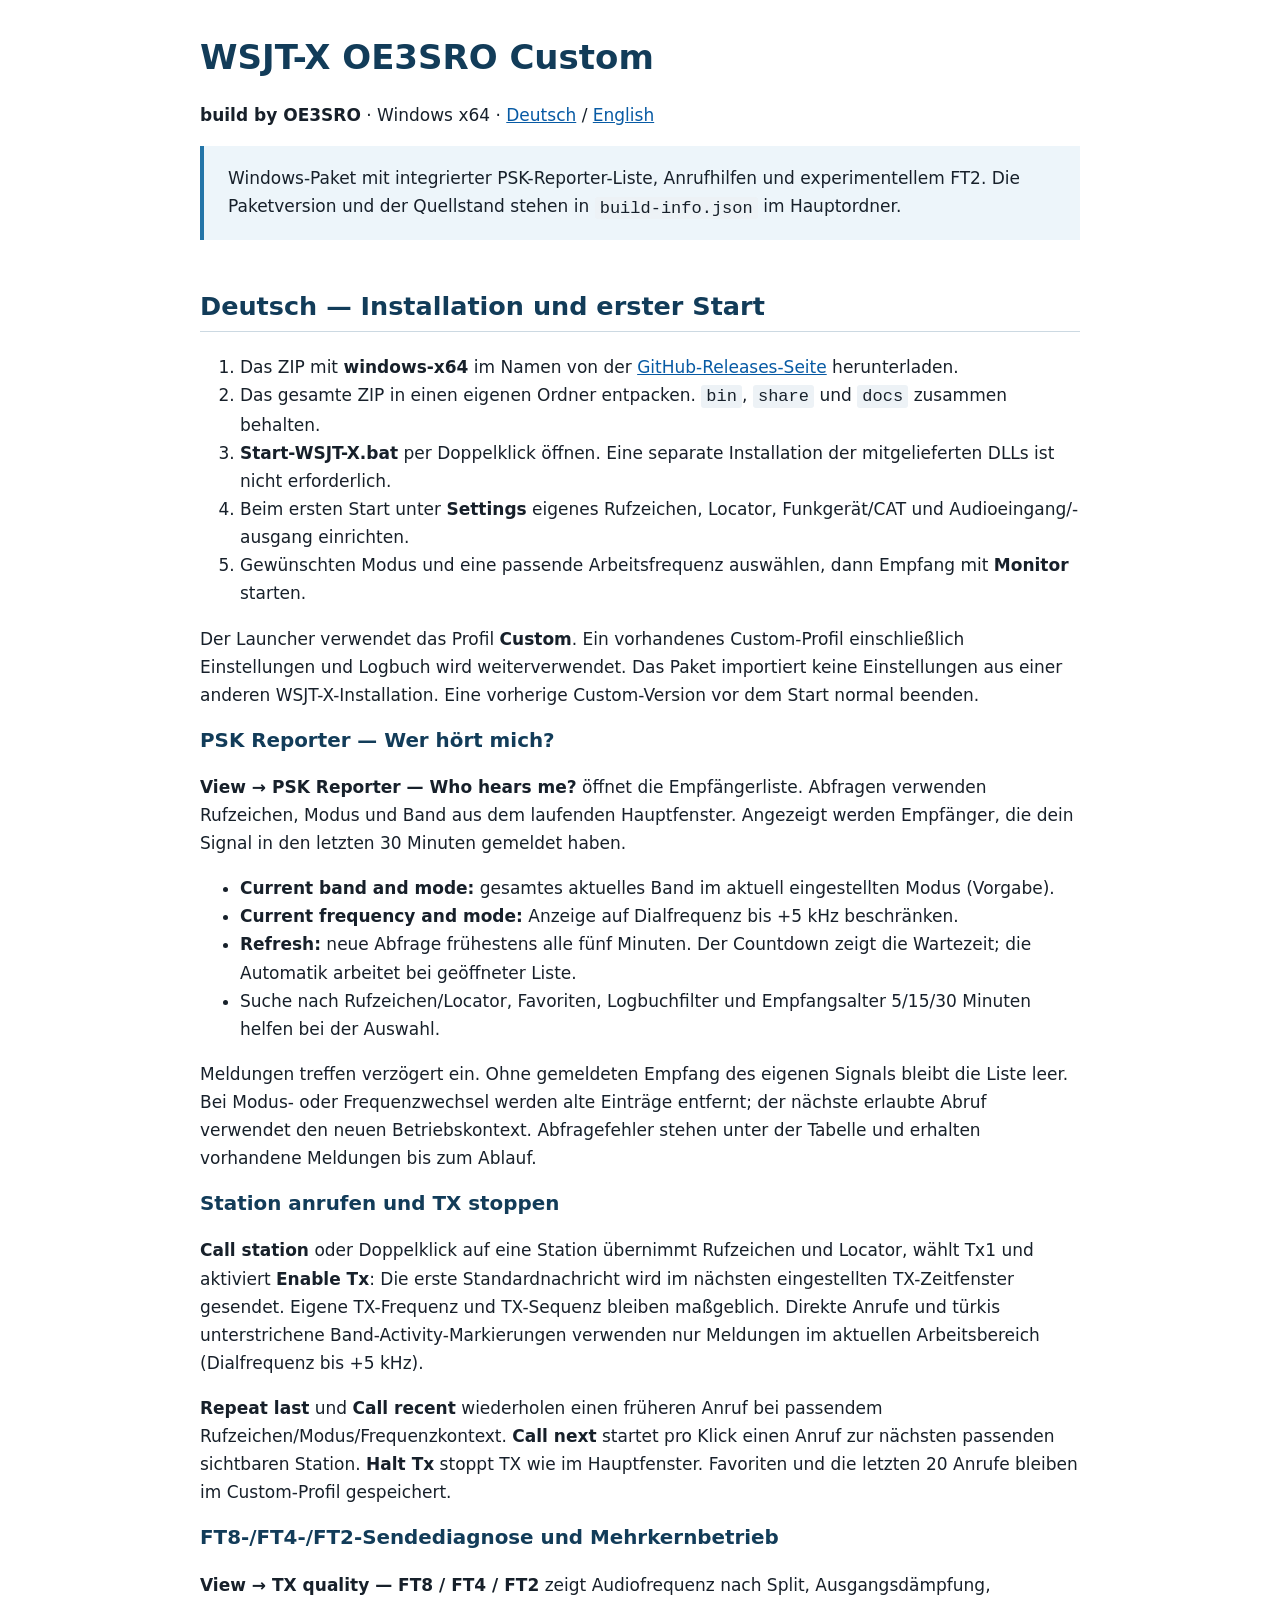
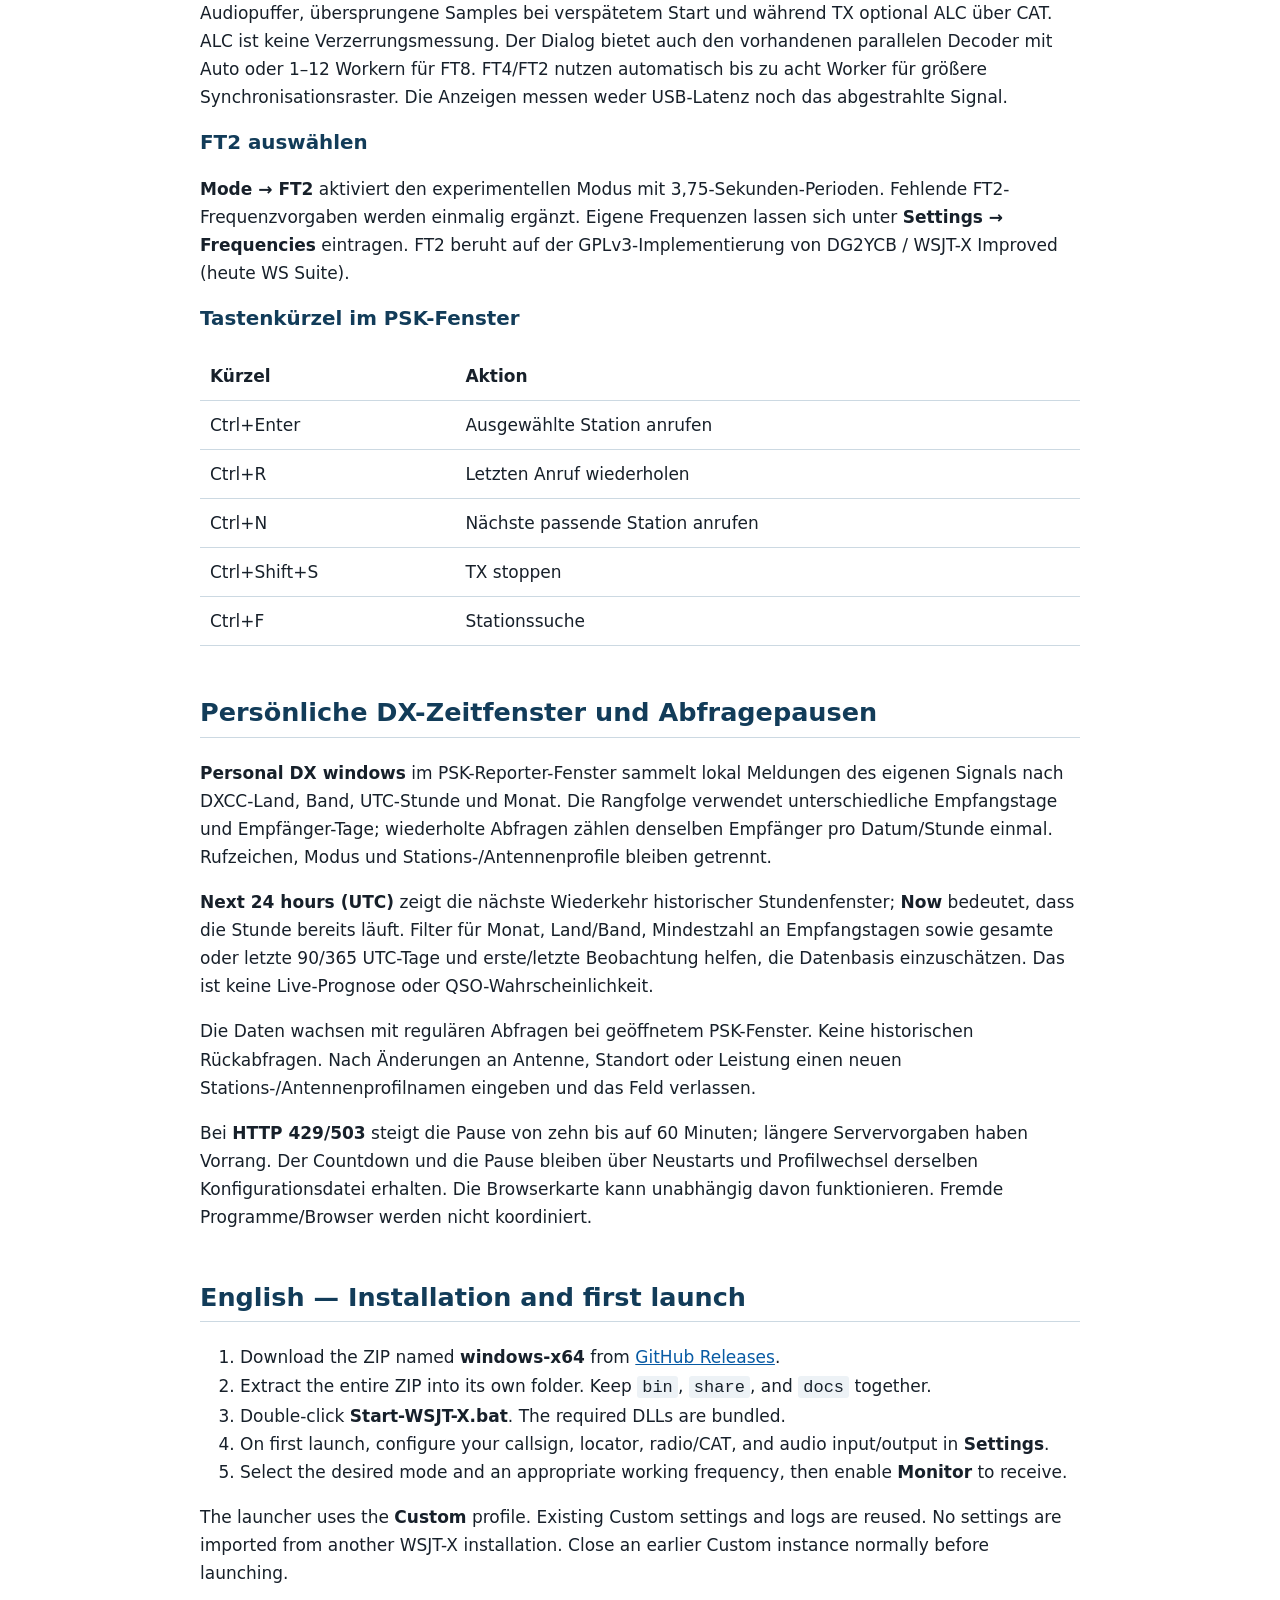
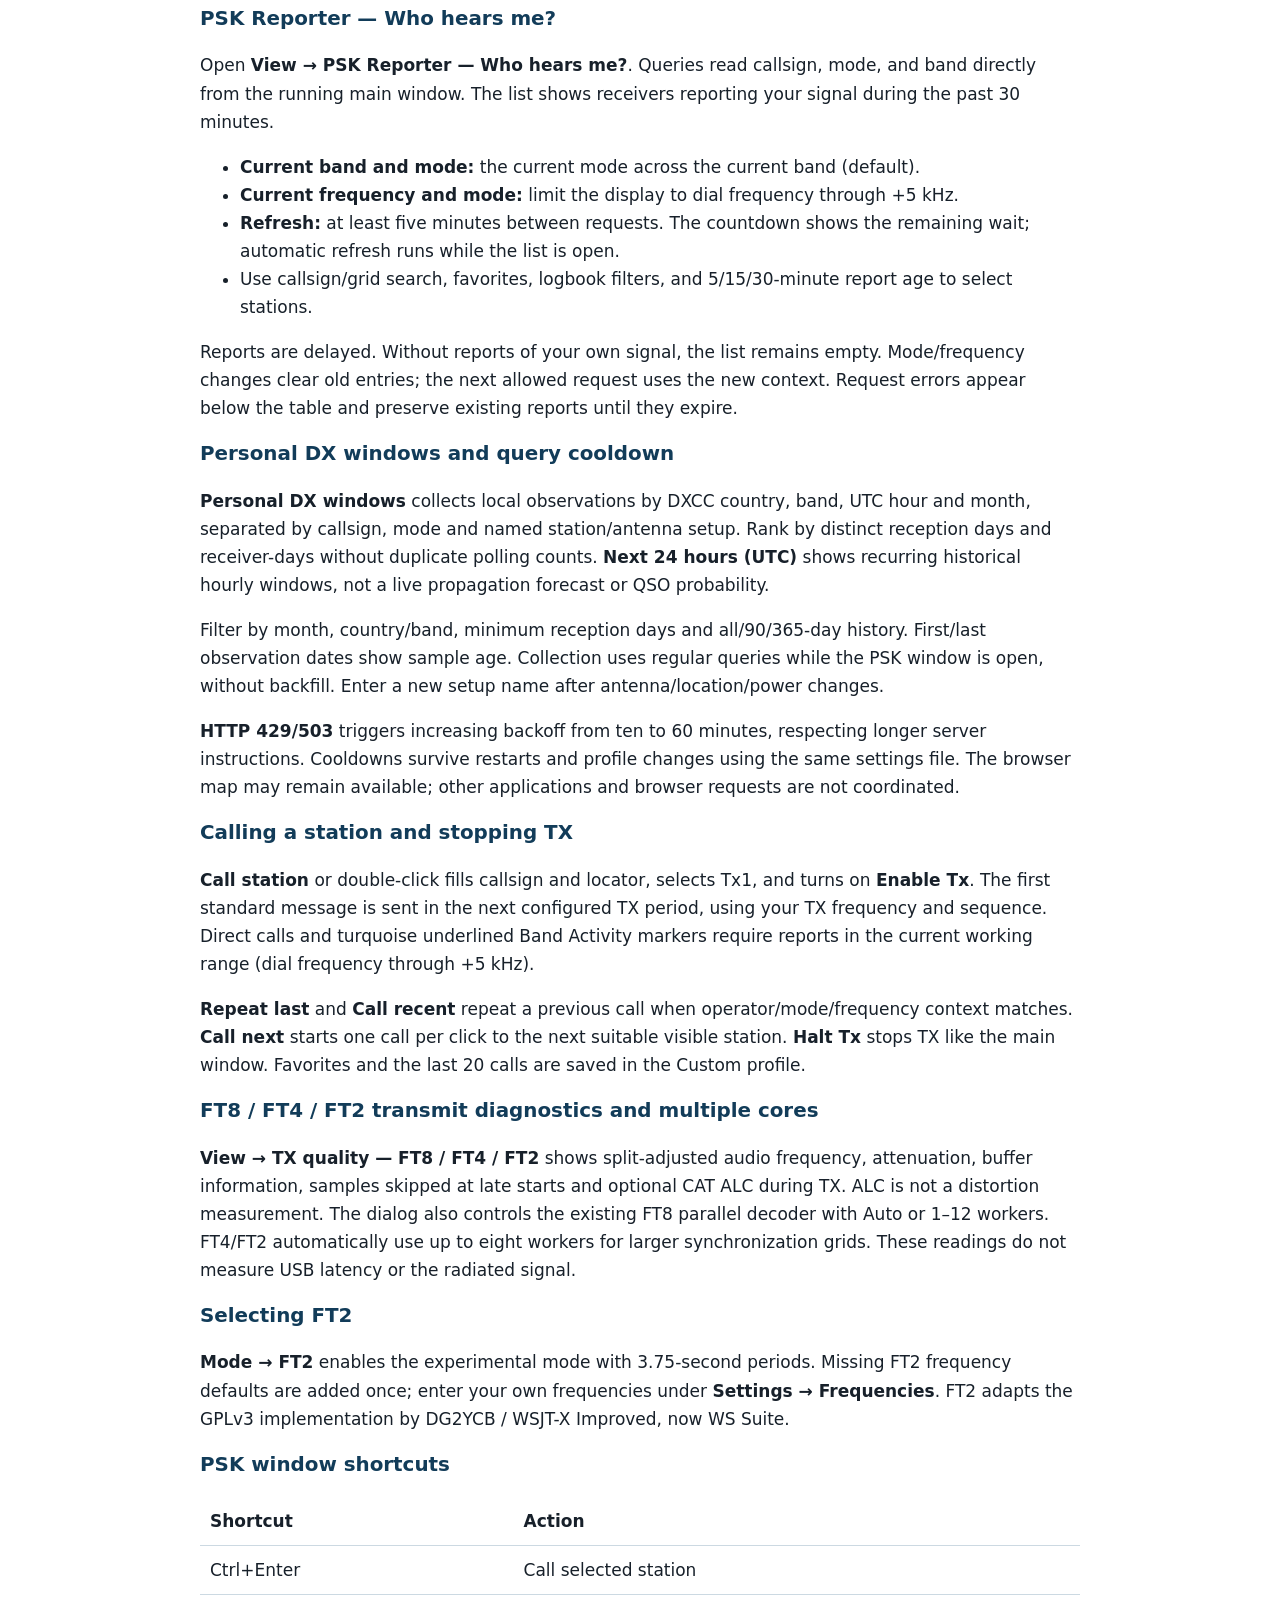
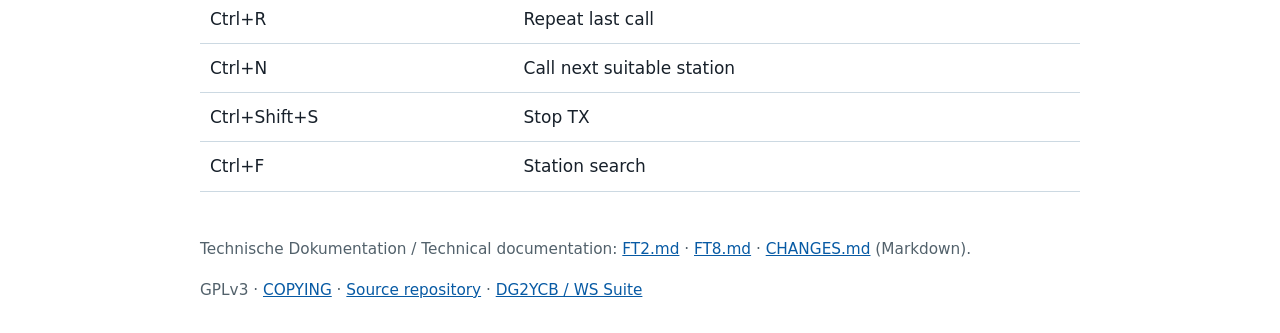
==== docs/WINDOWS-QUICKSTART.html @ 804a1d49 "Add personal DX windows and persistent PSK Reporter backoff; release 3.0.2-oe3sro.3" ====
<!doctype html>
<html lang="de">
<head>
  <meta charset="utf-8">
  <meta name="viewport" content="width=device-width, initial-scale=1">
  <title>WSJT-X OE3SRO Custom — Windows-Anleitung / Windows guide</title>
  <style>
    body { max-width: 880px; margin: 36px auto; padding: 0 24px; color: #17202a; background: #fff; font: 17px/1.65 system-ui, sans-serif; }
    h1,h2,h3 { line-height: 1.25; color: #123c59; } h2 { margin-top: 2em; border-bottom: 1px solid #ccd9e2; padding-bottom: .3em; }
    a { color: #075aa4; } code { background: #edf2f6; padding: .1em .3em; border-radius: 3px; }
    .intro { background: #edf5fa; padding: 18px 24px; border-left: 4px solid #2375a8; }
    table { width: 100%; border-collapse: collapse; } th,td { padding: 10px; text-align: left; border-bottom: 1px solid #ccd9e2; }
    footer { margin-top: 3em; font-size: .9em; color: #52616b; } @media print { body { font-size: 11pt; margin: 0; max-width: none; } a { color: inherit; } }
  </style>
</head>
<body>
  <h1>WSJT-X OE3SRO Custom</h1>
  <p><strong>build by OE3SRO</strong> · Windows x64 · <a href="#deutsch">Deutsch</a> / <a href="#english">English</a></p>
  <div class="intro">Windows-Paket mit integrierter PSK-Reporter-Liste, Anrufhilfen und experimentellem FT2.
    Die Paketversion und der Quellstand stehen in <code>build-info.json</code> im Hauptordner.</div>

  <section id="deutsch">
    <h2>Deutsch — Installation und erster Start</h2>
    <ol>
      <li>Das ZIP mit <strong>windows-x64</strong> im Namen von der <a href="https://github.com/rudolfstepan/wsjtx/releases">GitHub-Releases-Seite</a> herunterladen.</li>
      <li>Das gesamte ZIP in einen eigenen Ordner entpacken. <code>bin</code>, <code>share</code> und <code>docs</code> zusammen behalten.</li>
      <li><strong>Start-WSJT-X.bat</strong> per Doppelklick öffnen. Eine separate Installation der mitgelieferten DLLs ist nicht erforderlich.</li>
      <li>Beim ersten Start unter <strong>Settings</strong> eigenes Rufzeichen, Locator, Funkgerät/CAT und Audioeingang/-ausgang einrichten.</li>
      <li>Gewünschten Modus und eine passende Arbeitsfrequenz auswählen, dann Empfang mit <strong>Monitor</strong> starten.</li>
    </ol>
    <p>Der Launcher verwendet das Profil <strong>Custom</strong>. Ein vorhandenes Custom-Profil einschließlich Einstellungen und Logbuch wird weiterverwendet.
      Das Paket importiert keine Einstellungen aus einer anderen WSJT-X-Installation. Eine vorherige Custom-Version vor dem Start normal beenden.</p>

    <h3>PSK Reporter — Wer hört mich?</h3>
    <p><strong>View → PSK Reporter — Who hears me?</strong> öffnet die Empfängerliste. Abfragen verwenden Rufzeichen,
      Modus und Band aus dem laufenden Hauptfenster. Angezeigt werden Empfänger, die dein Signal in den letzten 30 Minuten gemeldet haben.</p>
    <ul>
      <li><strong>Current band and mode:</strong> gesamtes aktuelles Band im aktuell eingestellten Modus (Vorgabe).</li>
      <li><strong>Current frequency and mode:</strong> Anzeige auf Dialfrequenz bis +5 kHz beschränken.</li>
      <li><strong>Refresh:</strong> neue Abfrage frühestens alle fünf Minuten. Der Countdown zeigt die Wartezeit; die Automatik arbeitet bei geöffneter Liste.</li>
      <li>Suche nach Rufzeichen/Locator, Favoriten, Logbuchfilter und Empfangsalter 5/15/30 Minuten helfen bei der Auswahl.</li>
    </ul>
    <p>Meldungen treffen verzögert ein. Ohne gemeldeten Empfang des eigenen Signals bleibt die Liste leer.
      Bei Modus- oder Frequenzwechsel werden alte Einträge entfernt; der nächste erlaubte Abruf verwendet den neuen Betriebskontext.
      Abfragefehler stehen unter der Tabelle und erhalten vorhandene Meldungen bis zum Ablauf.</p>

    <h3>Station anrufen und TX stoppen</h3>
    <p><strong>Call station</strong> oder Doppelklick auf eine Station übernimmt Rufzeichen und Locator, wählt Tx1 und aktiviert
      <strong>Enable Tx</strong>: Die erste Standardnachricht wird im nächsten eingestellten TX-Zeitfenster gesendet.
      Eigene TX-Frequenz und TX-Sequenz bleiben maßgeblich. Direkte Anrufe und türkis unterstrichene Band-Activity-Markierungen
      verwenden nur Meldungen im aktuellen Arbeitsbereich (Dialfrequenz bis +5 kHz).</p>
    <p><strong>Repeat last</strong> und <strong>Call recent</strong> wiederholen einen früheren Anruf bei passendem Rufzeichen/Modus/Frequenzkontext.
      <strong>Call next</strong> startet pro Klick einen Anruf zur nächsten passenden sichtbaren Station.
      <strong>Halt Tx</strong> stoppt TX wie im Hauptfenster. Favoriten und die letzten 20 Anrufe bleiben im Custom-Profil gespeichert.</p>

    <h3>FT8-/FT4-/FT2-Sendediagnose und Mehrkernbetrieb</h3>
    <p><strong>View → TX quality — FT8 / FT4 / FT2</strong> zeigt Audiofrequenz nach Split,
      Ausgangsdämpfung, Audiopuffer, übersprungene Samples bei verspätetem Start
      und während TX optional ALC über CAT. ALC ist keine Verzerrungsmessung.
      Der Dialog bietet auch den vorhandenen parallelen Decoder mit Auto oder
      1–12 Workern für FT8. FT4/FT2 nutzen automatisch bis zu acht Worker für
      größere Synchronisationsraster. Die Anzeigen messen weder USB-Latenz noch das abgestrahlte Signal.</p>
    <h3>FT2 auswählen</h3>
    <p><strong>Mode → FT2</strong> aktiviert den experimentellen Modus mit 3,75-Sekunden-Perioden.
      Fehlende FT2-Frequenzvorgaben werden einmalig ergänzt. Eigene Frequenzen lassen sich unter <strong>Settings → Frequencies</strong> eintragen.
      FT2 beruht auf der GPLv3-Implementierung von DG2YCB / WSJT-X Improved (heute WS Suite).</p>

    <h3>Tastenkürzel im PSK-Fenster</h3>
    <table><tr><th>Kürzel</th><th>Aktion</th></tr>
      <tr><td>Ctrl+Enter</td><td>Ausgewählte Station anrufen</td></tr>
      <tr><td>Ctrl+R</td><td>Letzten Anruf wiederholen</td></tr>
      <tr><td>Ctrl+N</td><td>Nächste passende Station anrufen</td></tr>
      <tr><td>Ctrl+Shift+S</td><td>TX stoppen</td></tr>
      <tr><td>Ctrl+F</td><td>Stationssuche</td></tr>
    </table>
  </section>

  <section id="propagation">
    <h2>Persönliche DX-Zeitfenster und Abfragepausen</h2>
    <p><strong>Personal DX windows</strong> im PSK-Reporter-Fenster sammelt lokal Meldungen des eigenen Signals nach
      DXCC-Land, Band, UTC-Stunde und Monat. Die Rangfolge verwendet unterschiedliche Empfangstage und Empfänger-Tage;
      wiederholte Abfragen zählen denselben Empfänger pro Datum/Stunde einmal. Rufzeichen, Modus und Stations-/Antennenprofile bleiben getrennt.</p>
    <p><strong>Next 24 hours (UTC)</strong> zeigt die nächste Wiederkehr historischer Stundenfenster; <strong>Now</strong> bedeutet,
      dass die Stunde bereits läuft. Filter für Monat, Land/Band, Mindestzahl an Empfangstagen sowie gesamte oder letzte 90/365 UTC-Tage
      und erste/letzte Beobachtung helfen, die Datenbasis einzuschätzen. Das ist keine Live-Prognose oder QSO-Wahrscheinlichkeit.</p>
    <p>Die Daten wachsen mit regulären Abfragen bei geöffnetem PSK-Fenster. Keine historischen Rückabfragen.
      Nach Änderungen an Antenne, Standort oder Leistung einen neuen Stations-/Antennenprofilnamen eingeben und das Feld verlassen.</p>
    <p>Bei <strong>HTTP 429/503</strong> steigt die Pause von zehn bis auf 60 Minuten; längere Servervorgaben haben Vorrang.
      Der Countdown und die Pause bleiben über Neustarts und Profilwechsel derselben Konfigurationsdatei erhalten.
      Die Browserkarte kann unabhängig davon funktionieren. Fremde Programme/Browser werden nicht koordiniert.</p>
  </section>

  <section id="english" lang="en">
    <h2>English — Installation and first launch</h2>
    <ol>
      <li>Download the ZIP named <strong>windows-x64</strong> from <a href="https://github.com/rudolfstepan/wsjtx/releases">GitHub Releases</a>.</li>
      <li>Extract the entire ZIP into its own folder. Keep <code>bin</code>, <code>share</code>, and <code>docs</code> together.</li>
      <li>Double-click <strong>Start-WSJT-X.bat</strong>. The required DLLs are bundled.</li>
      <li>On first launch, configure your callsign, locator, radio/CAT, and audio input/output in <strong>Settings</strong>.</li>
      <li>Select the desired mode and an appropriate working frequency, then enable <strong>Monitor</strong> to receive.</li>
    </ol>
    <p>The launcher uses the <strong>Custom</strong> profile. Existing Custom settings and logs are reused.
      No settings are imported from another WSJT-X installation. Close an earlier Custom instance normally before launching.</p>

    <h3>PSK Reporter — Who hears me?</h3>
    <p>Open <strong>View → PSK Reporter — Who hears me?</strong>. Queries read callsign, mode, and band directly from the running main window.
      The list shows receivers reporting your signal during the past 30 minutes.</p>
    <ul>
      <li><strong>Current band and mode:</strong> the current mode across the current band (default).</li>
      <li><strong>Current frequency and mode:</strong> limit the display to dial frequency through +5 kHz.</li>
      <li><strong>Refresh:</strong> at least five minutes between requests. The countdown shows the remaining wait; automatic refresh runs while the list is open.</li>
      <li>Use callsign/grid search, favorites, logbook filters, and 5/15/30-minute report age to select stations.</li>
    </ul>
    <p>Reports are delayed. Without reports of your own signal, the list remains empty.
      Mode/frequency changes clear old entries; the next allowed request uses the new context.
      Request errors appear below the table and preserve existing reports until they expire.</p>

    <h3>Personal DX windows and query cooldown</h3>
    <p><strong>Personal DX windows</strong> collects local observations by DXCC country, band, UTC hour and month, separated by
      callsign, mode and named station/antenna setup. Rank by distinct reception days and receiver-days without duplicate polling counts.
      <strong>Next 24 hours (UTC)</strong> shows recurring historical hourly windows, not a live propagation forecast or QSO probability.</p>
    <p>Filter by month, country/band, minimum reception days and all/90/365-day history. First/last observation dates show sample age.
      Collection uses regular queries while the PSK window is open, without backfill. Enter a new setup name after antenna/location/power changes.</p>
    <p><strong>HTTP 429/503</strong> triggers increasing backoff from ten to 60 minutes, respecting longer server instructions.
      Cooldowns survive restarts and profile changes using the same settings file. The browser map may remain available;
      other applications and browser requests are not coordinated.</p>

    <h3>Calling a station and stopping TX</h3>
    <p><strong>Call station</strong> or double-click fills callsign and locator, selects Tx1, and turns on <strong>Enable Tx</strong>.
      The first standard message is sent in the next configured TX period, using your TX frequency and sequence.
      Direct calls and turquoise underlined Band Activity markers require reports in the current working range (dial frequency through +5 kHz).</p>
    <p><strong>Repeat last</strong> and <strong>Call recent</strong> repeat a previous call when operator/mode/frequency context matches.
      <strong>Call next</strong> starts one call per click to the next suitable visible station.
      <strong>Halt Tx</strong> stops TX like the main window. Favorites and the last 20 calls are saved in the Custom profile.</p>

    <h3>FT8 / FT4 / FT2 transmit diagnostics and multiple cores</h3>
    <p><strong>View → TX quality — FT8 / FT4 / FT2</strong> shows split-adjusted audio frequency,
      attenuation, buffer information, samples skipped at late starts and optional
      CAT ALC during TX. ALC is not a distortion measurement. The dialog also
      controls the existing FT8 parallel decoder with Auto or 1–12 workers.
      FT4/FT2 automatically use up to eight workers for larger synchronization grids.
      These readings do not measure USB latency or the radiated signal.</p>
    <h3>Selecting FT2</h3>
    <p><strong>Mode → FT2</strong> enables the experimental mode with 3.75-second periods.
      Missing FT2 frequency defaults are added once; enter your own frequencies under <strong>Settings → Frequencies</strong>.
      FT2 adapts the GPLv3 implementation by DG2YCB / WSJT-X Improved, now WS Suite.</p>

    <h3>PSK window shortcuts</h3>
    <table><tr><th>Shortcut</th><th>Action</th></tr>
      <tr><td>Ctrl+Enter</td><td>Call selected station</td></tr><tr><td>Ctrl+R</td><td>Repeat last call</td></tr>
      <tr><td>Ctrl+N</td><td>Call next suitable station</td></tr><tr><td>Ctrl+Shift+S</td><td>Stop TX</td></tr><tr><td>Ctrl+F</td><td>Station search</td></tr>
    </table>
  </section>

  <footer>
    <p>Technische Dokumentation / Technical documentation: <a href="FT2.md">FT2.md</a> · <a href="FT8.md">FT8.md</a> · <a href="CHANGES.md">CHANGES.md</a> (Markdown).</p>
    <p>GPLv3 · <a href="../COPYING">COPYING</a> · <a href="https://github.com/rudolfstepan/wsjtx">Source repository</a> ·
      <a href="https://wsjt-x-improved.sourceforge.io/">DG2YCB / WS Suite</a></p>
  </footer>
</body>
</html>
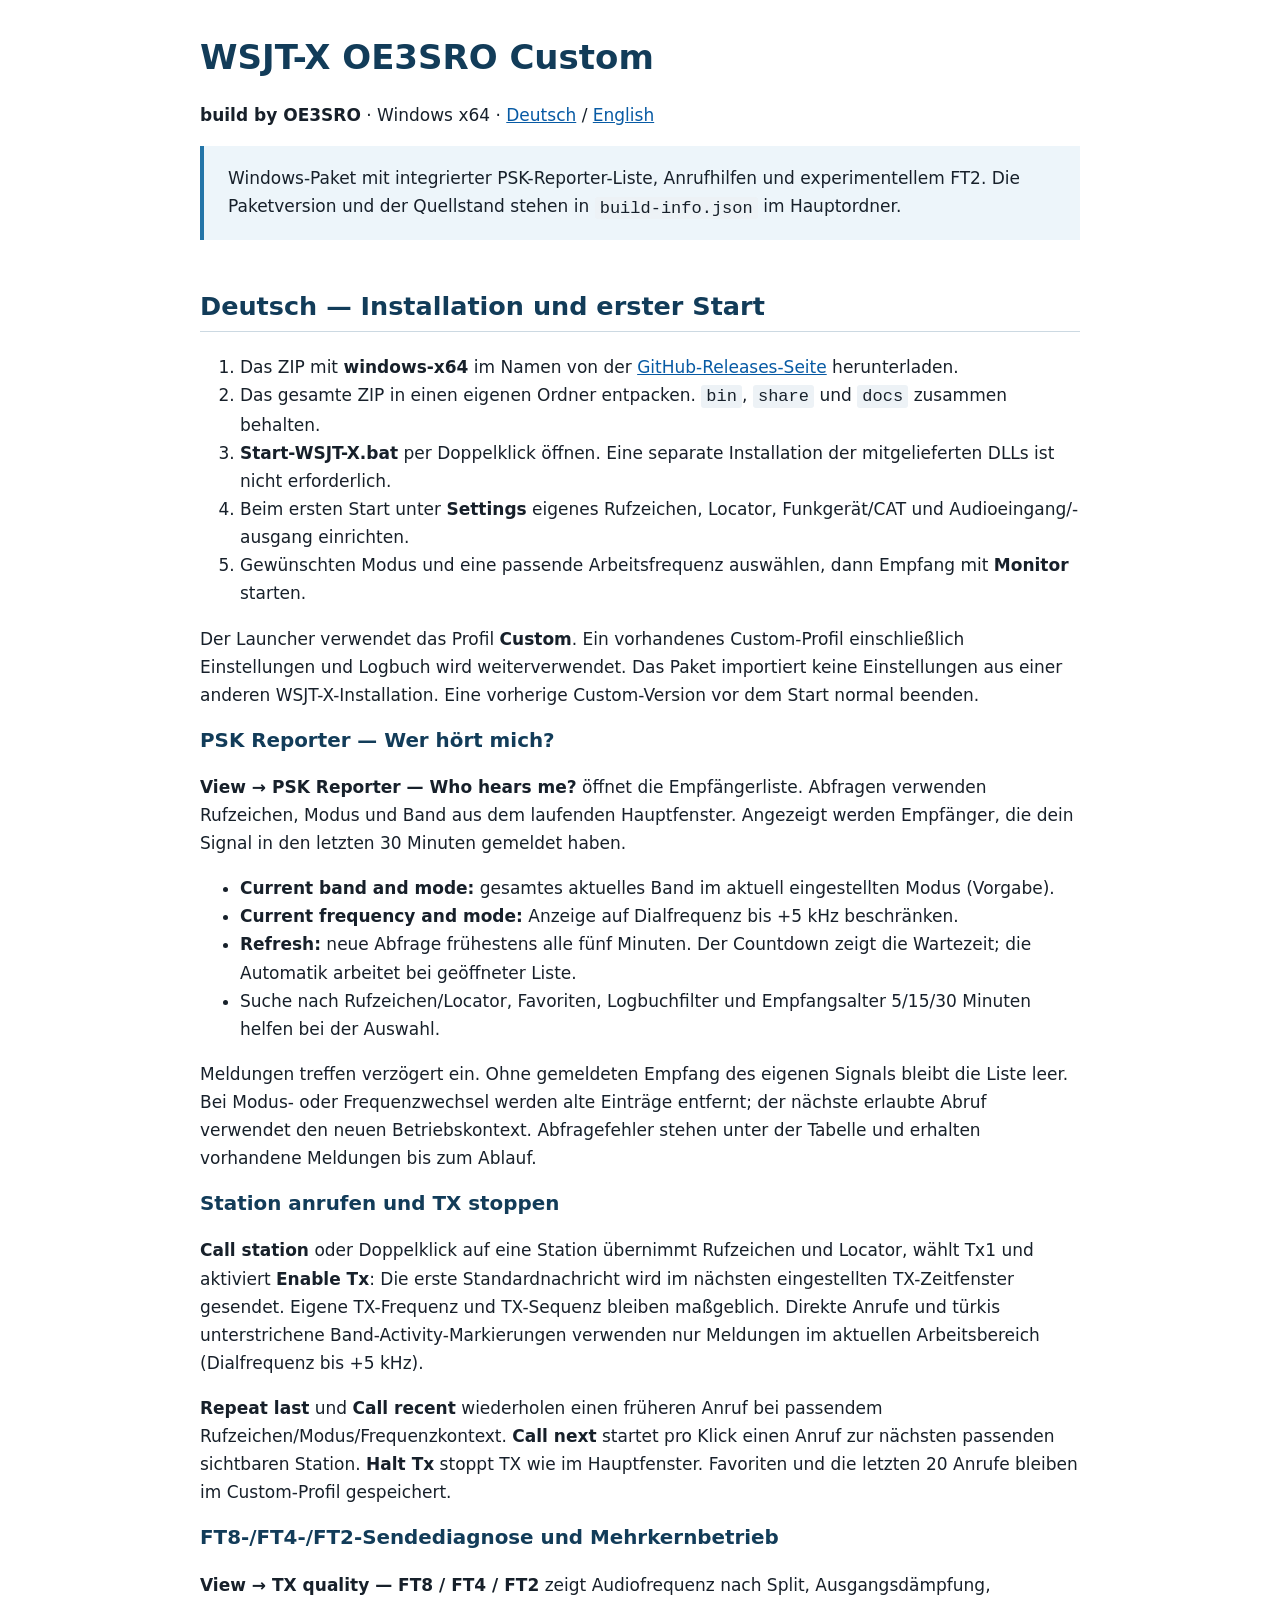
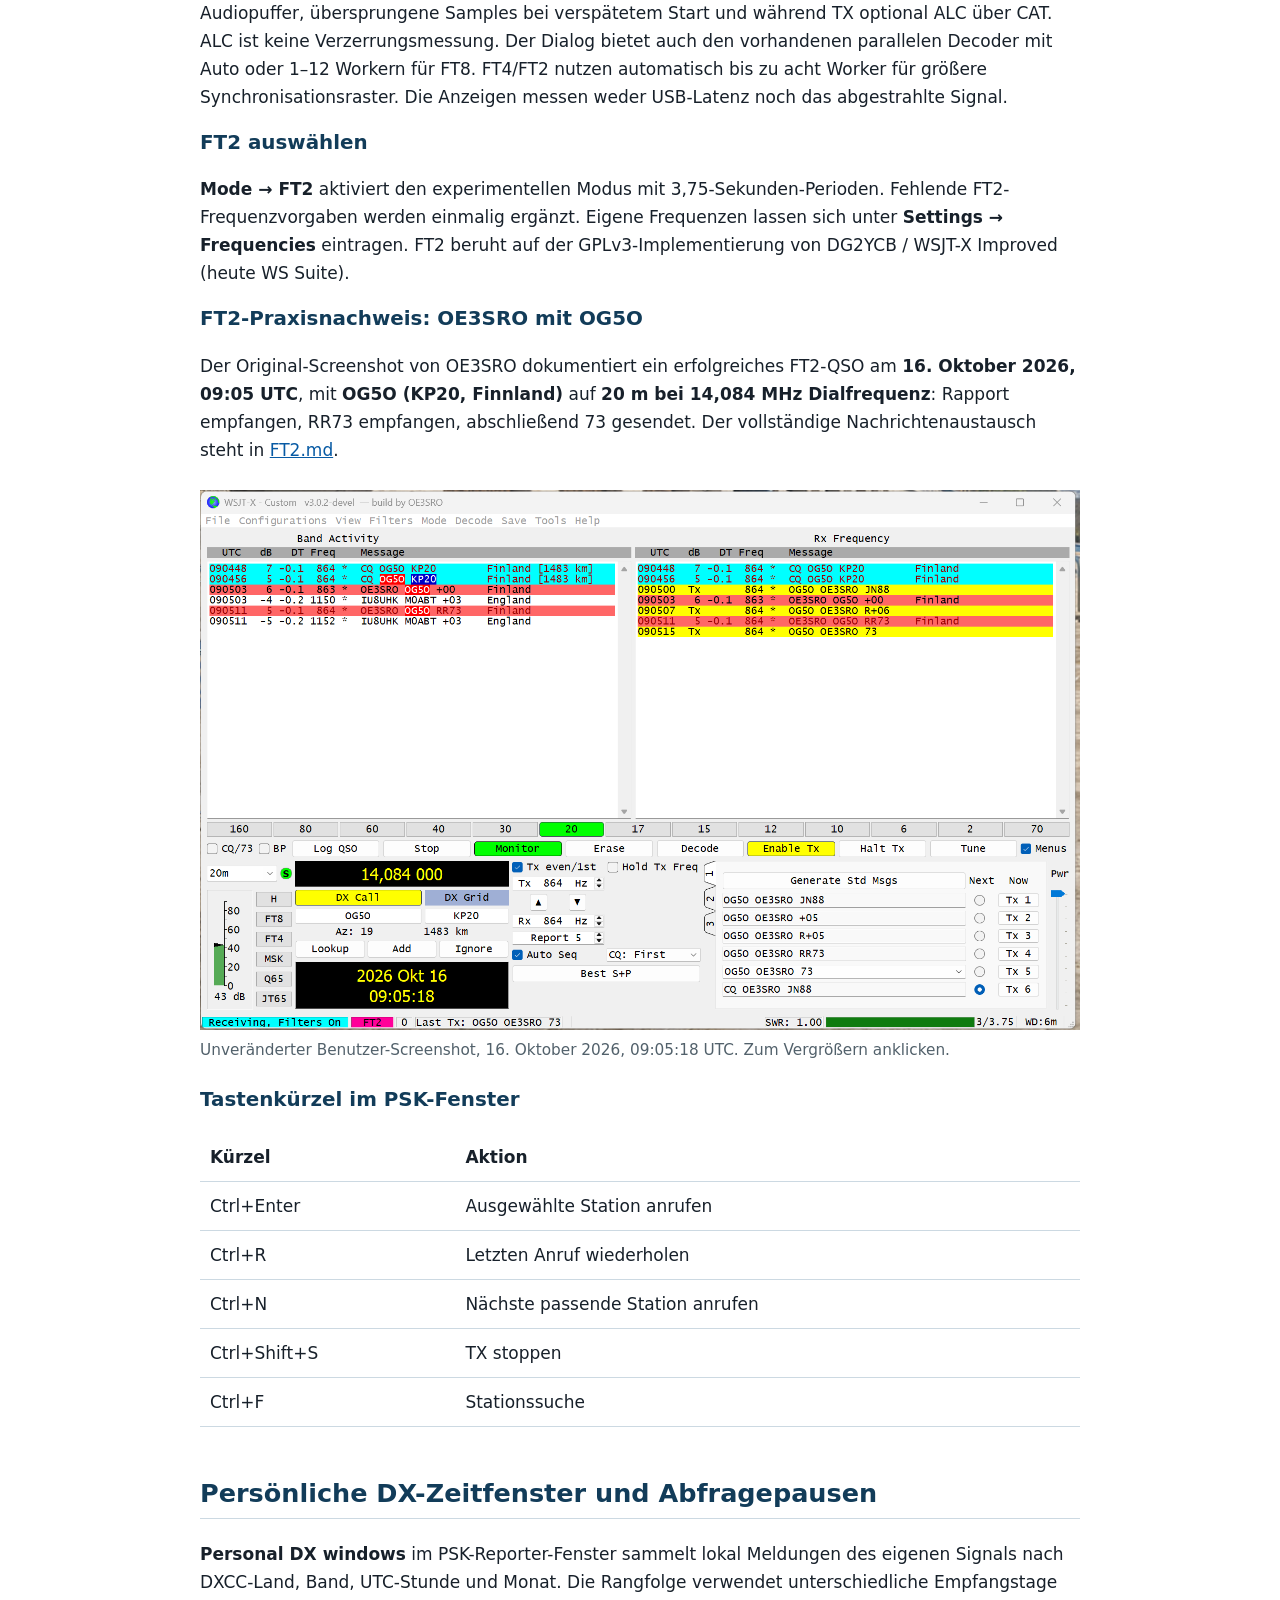
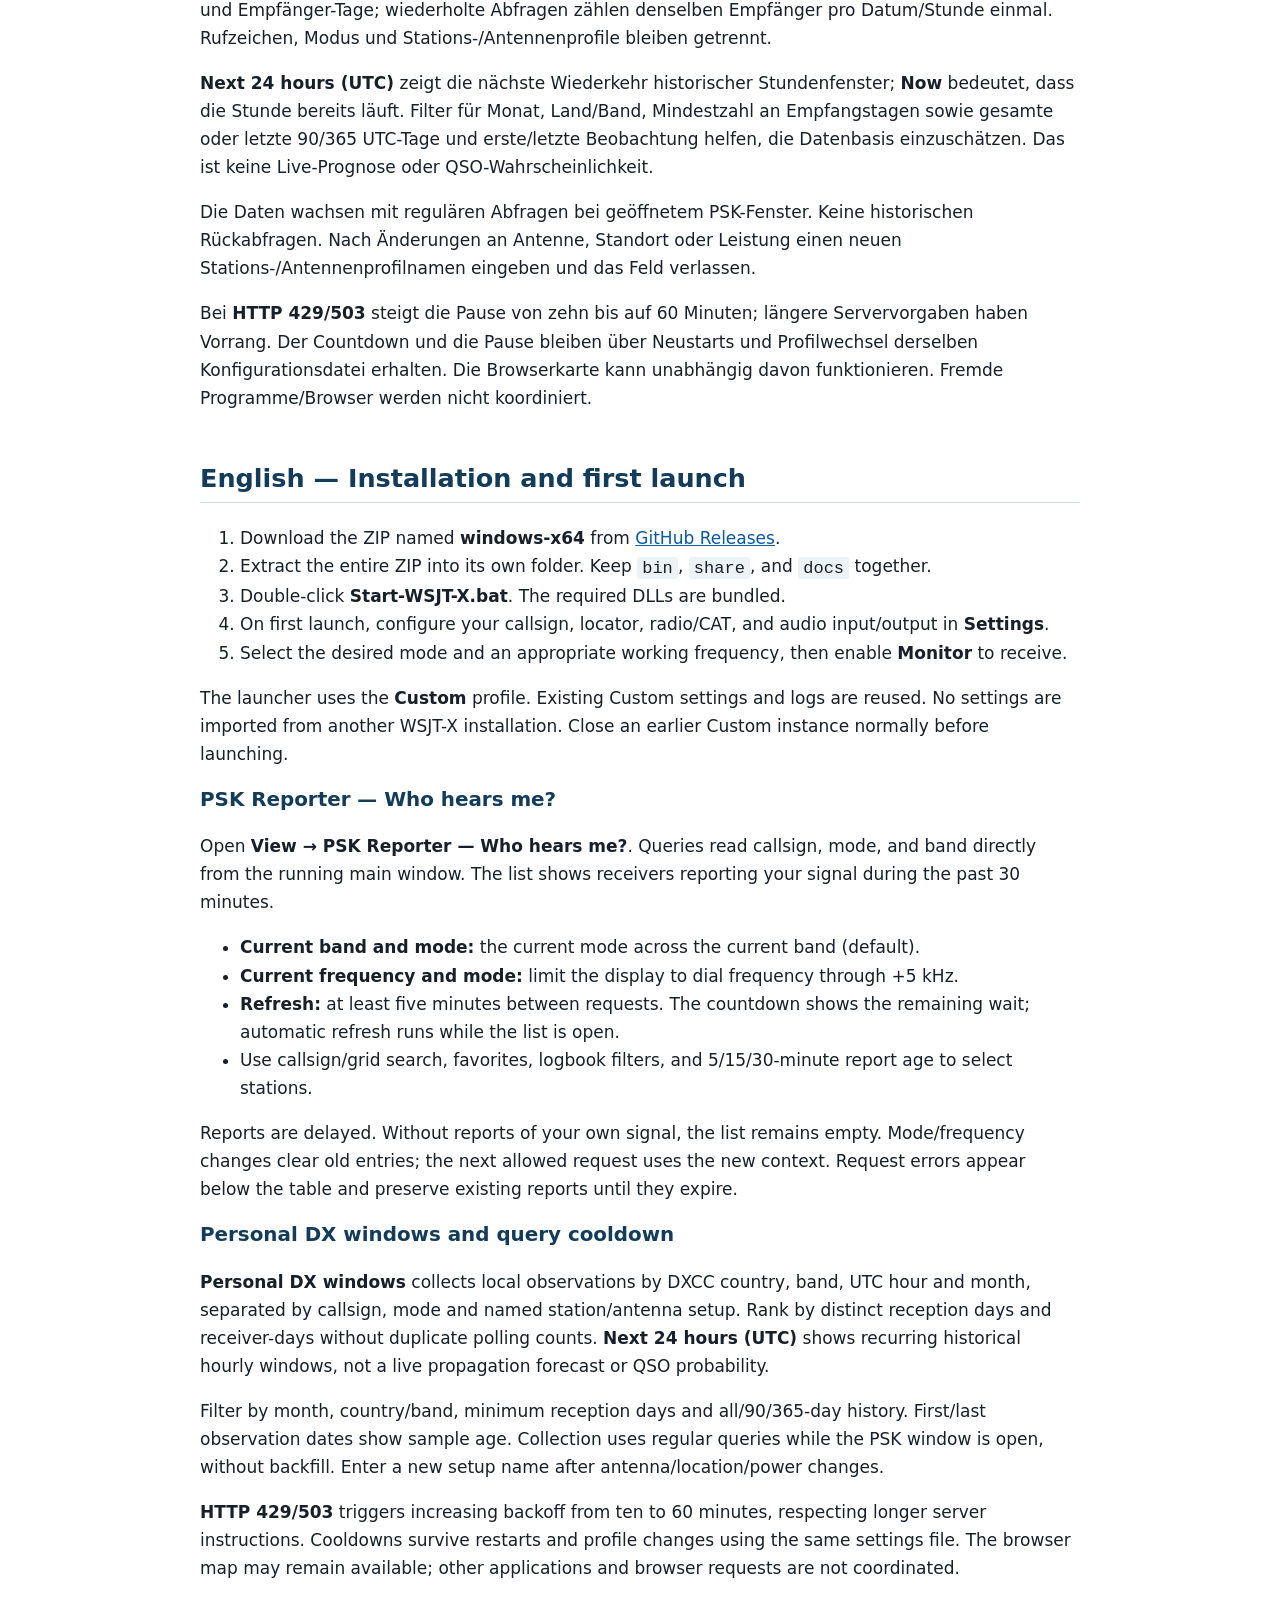
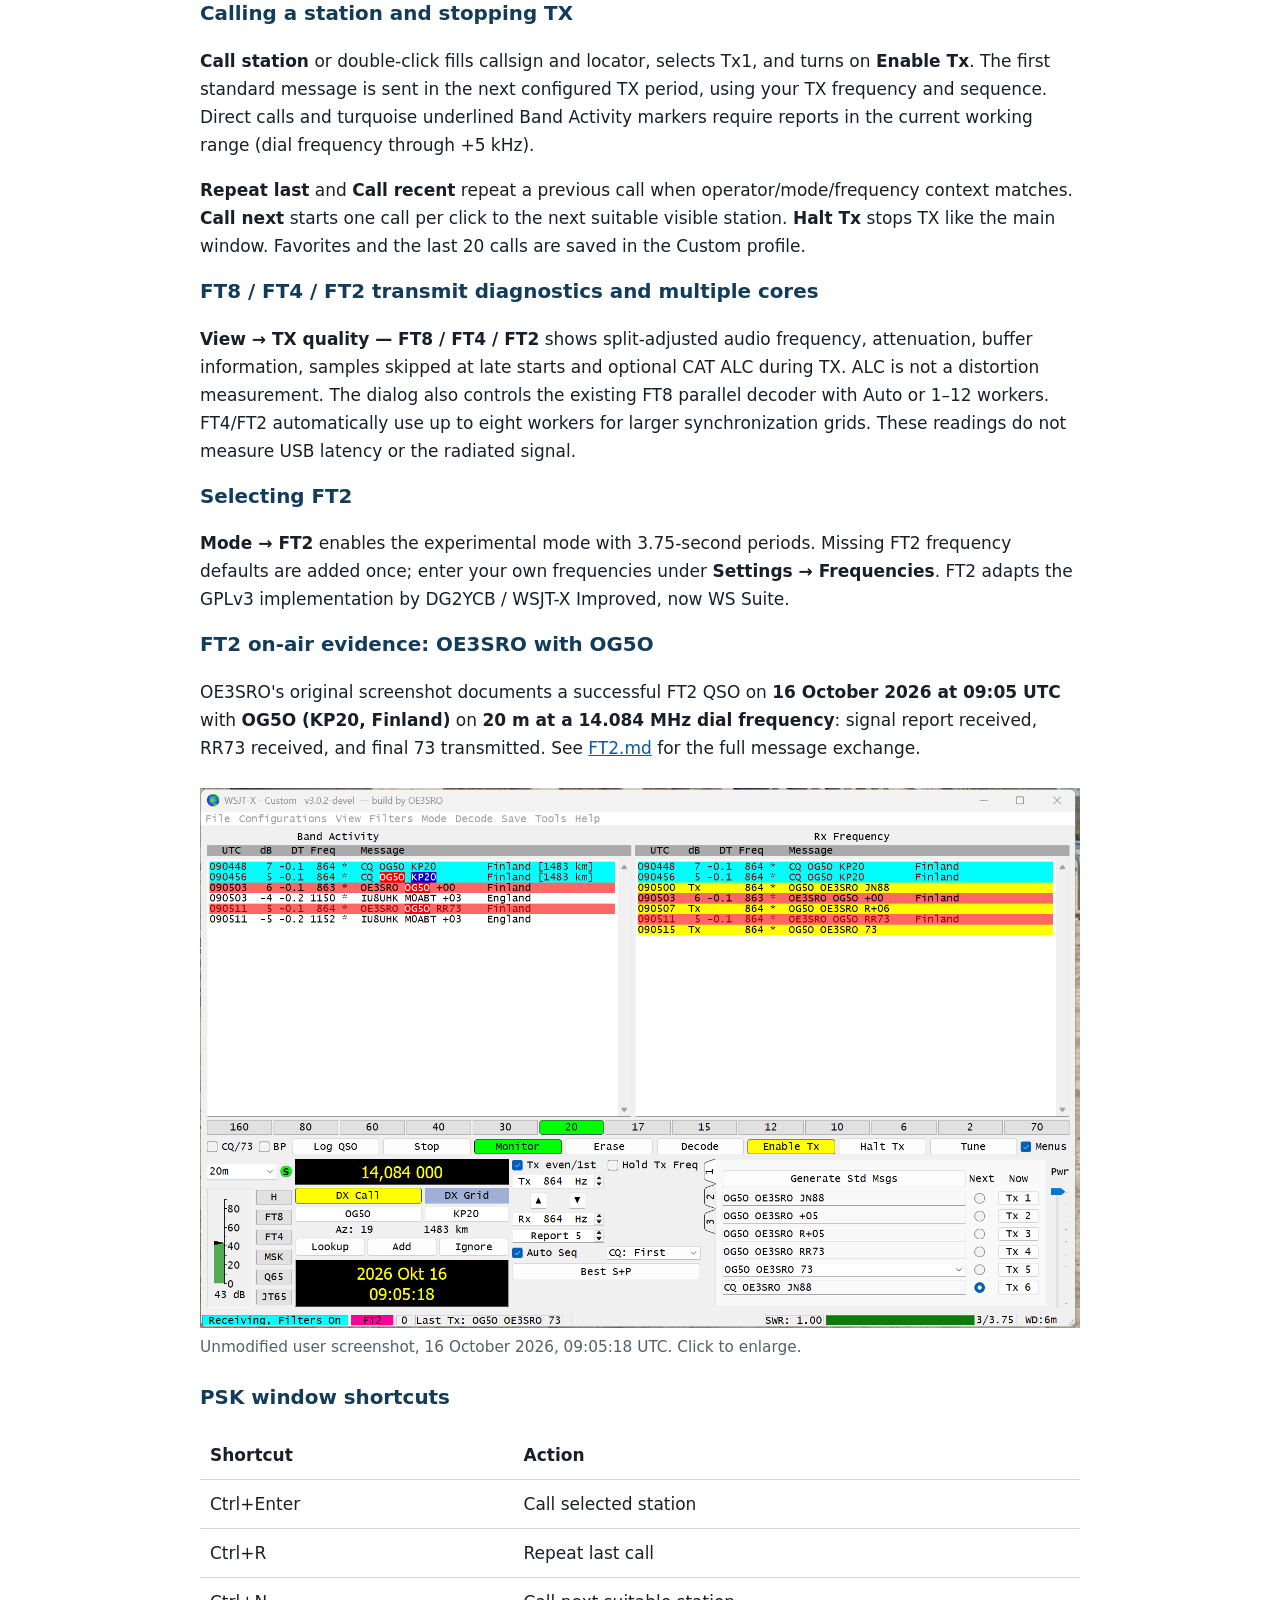
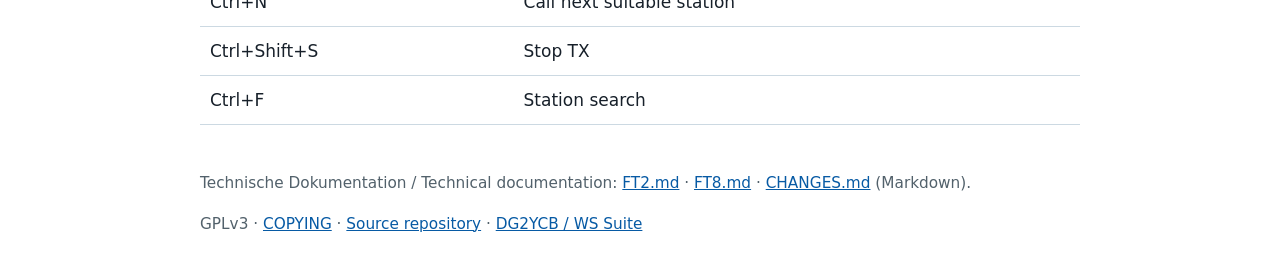
==== commit 2738e4b5: "Document successful FT2 on-air QSO with original screenshot" ====
--- a/docs/WINDOWS-QUICKSTART.html
+++ b/docs/WINDOWS-QUICKSTART.html
@@ -9,6 +9,7 @@
     h1,h2,h3 { line-height: 1.25; color: #123c59; } h2 { margin-top: 2em; border-bottom: 1px solid #ccd9e2; padding-bottom: .3em; }
     a { color: #075aa4; } code { background: #edf2f6; padding: .1em .3em; border-radius: 3px; }
     .intro { background: #edf5fa; padding: 18px 24px; border-left: 4px solid #2375a8; }
+    figure { margin: 1.5em 0; } figure img { display: block; width: 100%; height: auto; } figcaption { margin-top: .5em; font-size: .9em; color: #52616b; }
     table { width: 100%; border-collapse: collapse; } th,td { padding: 10px; text-align: left; border-bottom: 1px solid #ccd9e2; }
     footer { margin-top: 3em; font-size: .9em; color: #52616b; } @media print { body { font-size: 11pt; margin: 0; max-width: none; } a { color: inherit; } }
   </style>
@@ -64,6 +65,15 @@
     <p><strong>Mode → FT2</strong> aktiviert den experimentellen Modus mit 3,75-Sekunden-Perioden.
       Fehlende FT2-Frequenzvorgaben werden einmalig ergänzt. Eigene Frequenzen lassen sich unter <strong>Settings → Frequencies</strong> eintragen.
       FT2 beruht auf der GPLv3-Implementierung von DG2YCB / WSJT-X Improved (heute WS Suite).</p>
+    <h3>FT2-Praxisnachweis: OE3SRO mit OG5O</h3>
+    <p>Der Original-Screenshot von OE3SRO dokumentiert ein erfolgreiches FT2-QSO am
+      <strong>16. Oktober 2026, 09:05 UTC</strong>, mit <strong>OG5O (KP20, Finnland)</strong>
+      auf <strong>20 m bei 14,084 MHz Dialfrequenz</strong>: Rapport empfangen, RR73 empfangen,
+      abschließend 73 gesendet. Der vollständige Nachrichtenaustausch steht in <a href="FT2.md">FT2.md</a>.</p>
+    <figure>
+      <a href="images/ft2-qso-oe3sro-og5o-2026-10-16.png"><img src="images/ft2-qso-oe3sro-og5o-2026-10-16.png" width="1675" height="1028" loading="lazy" alt="FT2-QSO OE3SRO mit OG5O: empfangenes RR73 und gesendetes 73 auf 20 m"></a>
+      <figcaption>Unveränderter Benutzer-Screenshot, 16. Oktober 2026, 09:05:18 UTC. Zum Vergrößern anklicken.</figcaption>
+    </figure>
 
     <h3>Tastenkürzel im PSK-Fenster</h3>
     <table><tr><th>Kürzel</th><th>Aktion</th></tr>
@@ -144,6 +154,15 @@
     <p><strong>Mode → FT2</strong> enables the experimental mode with 3.75-second periods.
       Missing FT2 frequency defaults are added once; enter your own frequencies under <strong>Settings → Frequencies</strong>.
       FT2 adapts the GPLv3 implementation by DG2YCB / WSJT-X Improved, now WS Suite.</p>
+    <h3>FT2 on-air evidence: OE3SRO with OG5O</h3>
+    <p>OE3SRO's original screenshot documents a successful FT2 QSO on
+      <strong>16 October 2026 at 09:05 UTC</strong> with <strong>OG5O (KP20, Finland)</strong>
+      on <strong>20 m at a 14.084 MHz dial frequency</strong>: signal report received, RR73 received,
+      and final 73 transmitted. See <a href="FT2.md">FT2.md</a> for the full message exchange.</p>
+    <figure>
+      <a href="images/ft2-qso-oe3sro-og5o-2026-10-16.png"><img src="images/ft2-qso-oe3sro-og5o-2026-10-16.png" width="1675" height="1028" loading="lazy" alt="FT2 QSO between OE3SRO and OG5O: received RR73 and transmitted 73 on 20 m"></a>
+      <figcaption>Unmodified user screenshot, 16 October 2026, 09:05:18 UTC. Click to enlarge.</figcaption>
+    </figure>
 
     <h3>PSK window shortcuts</h3>
     <table><tr><th>Shortcut</th><th>Action</th></tr>
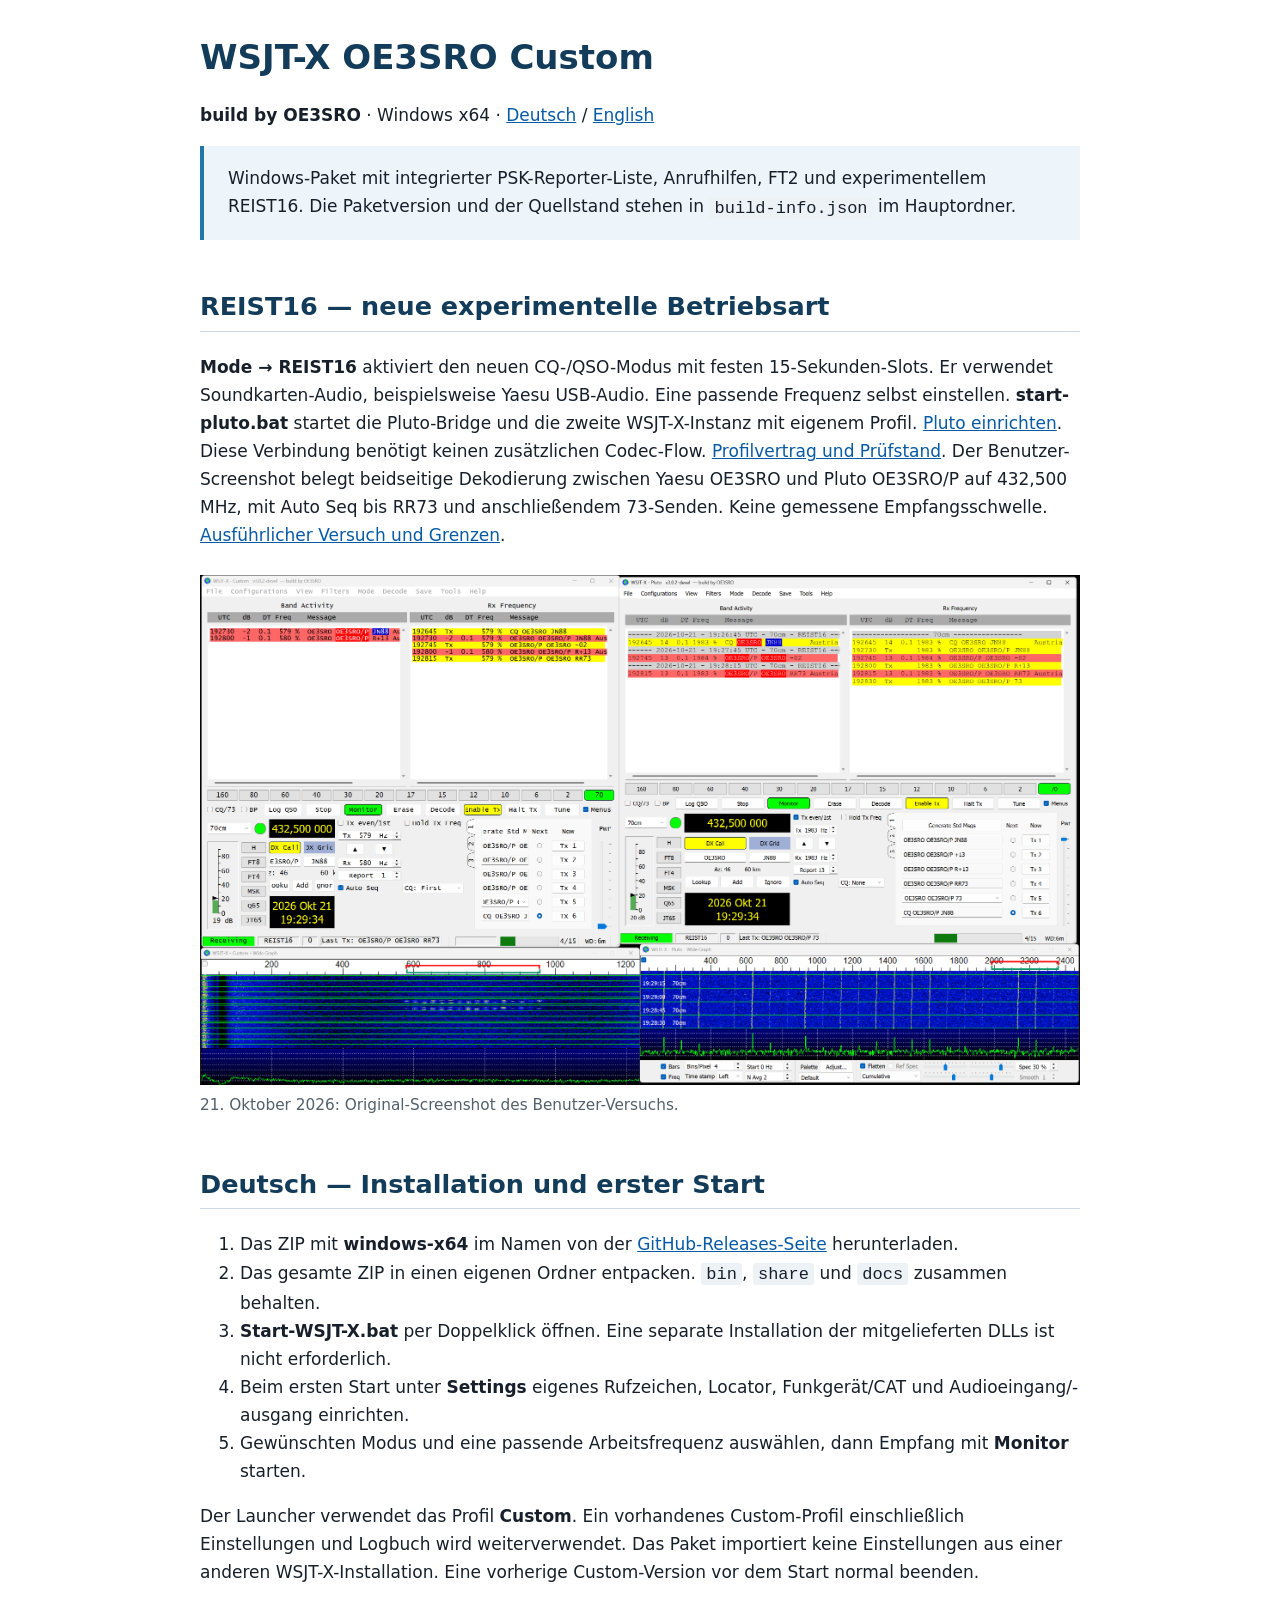
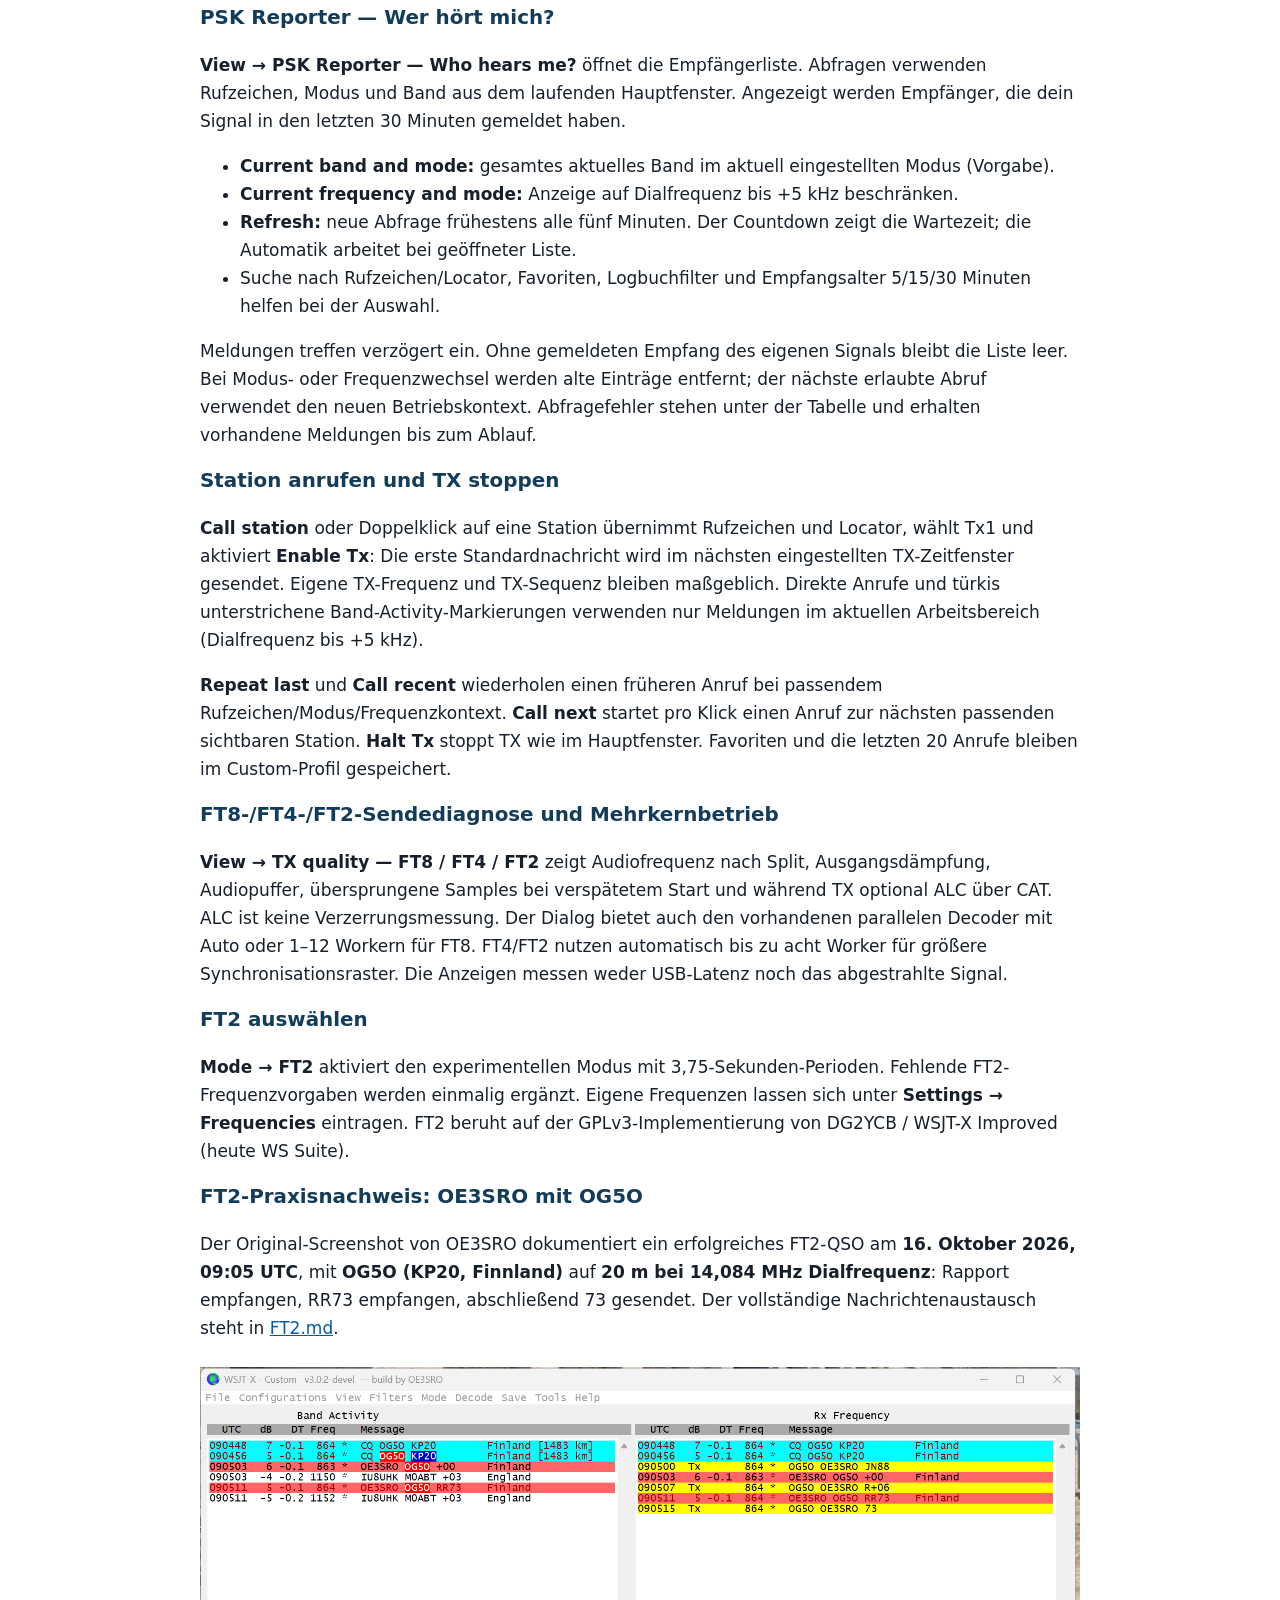
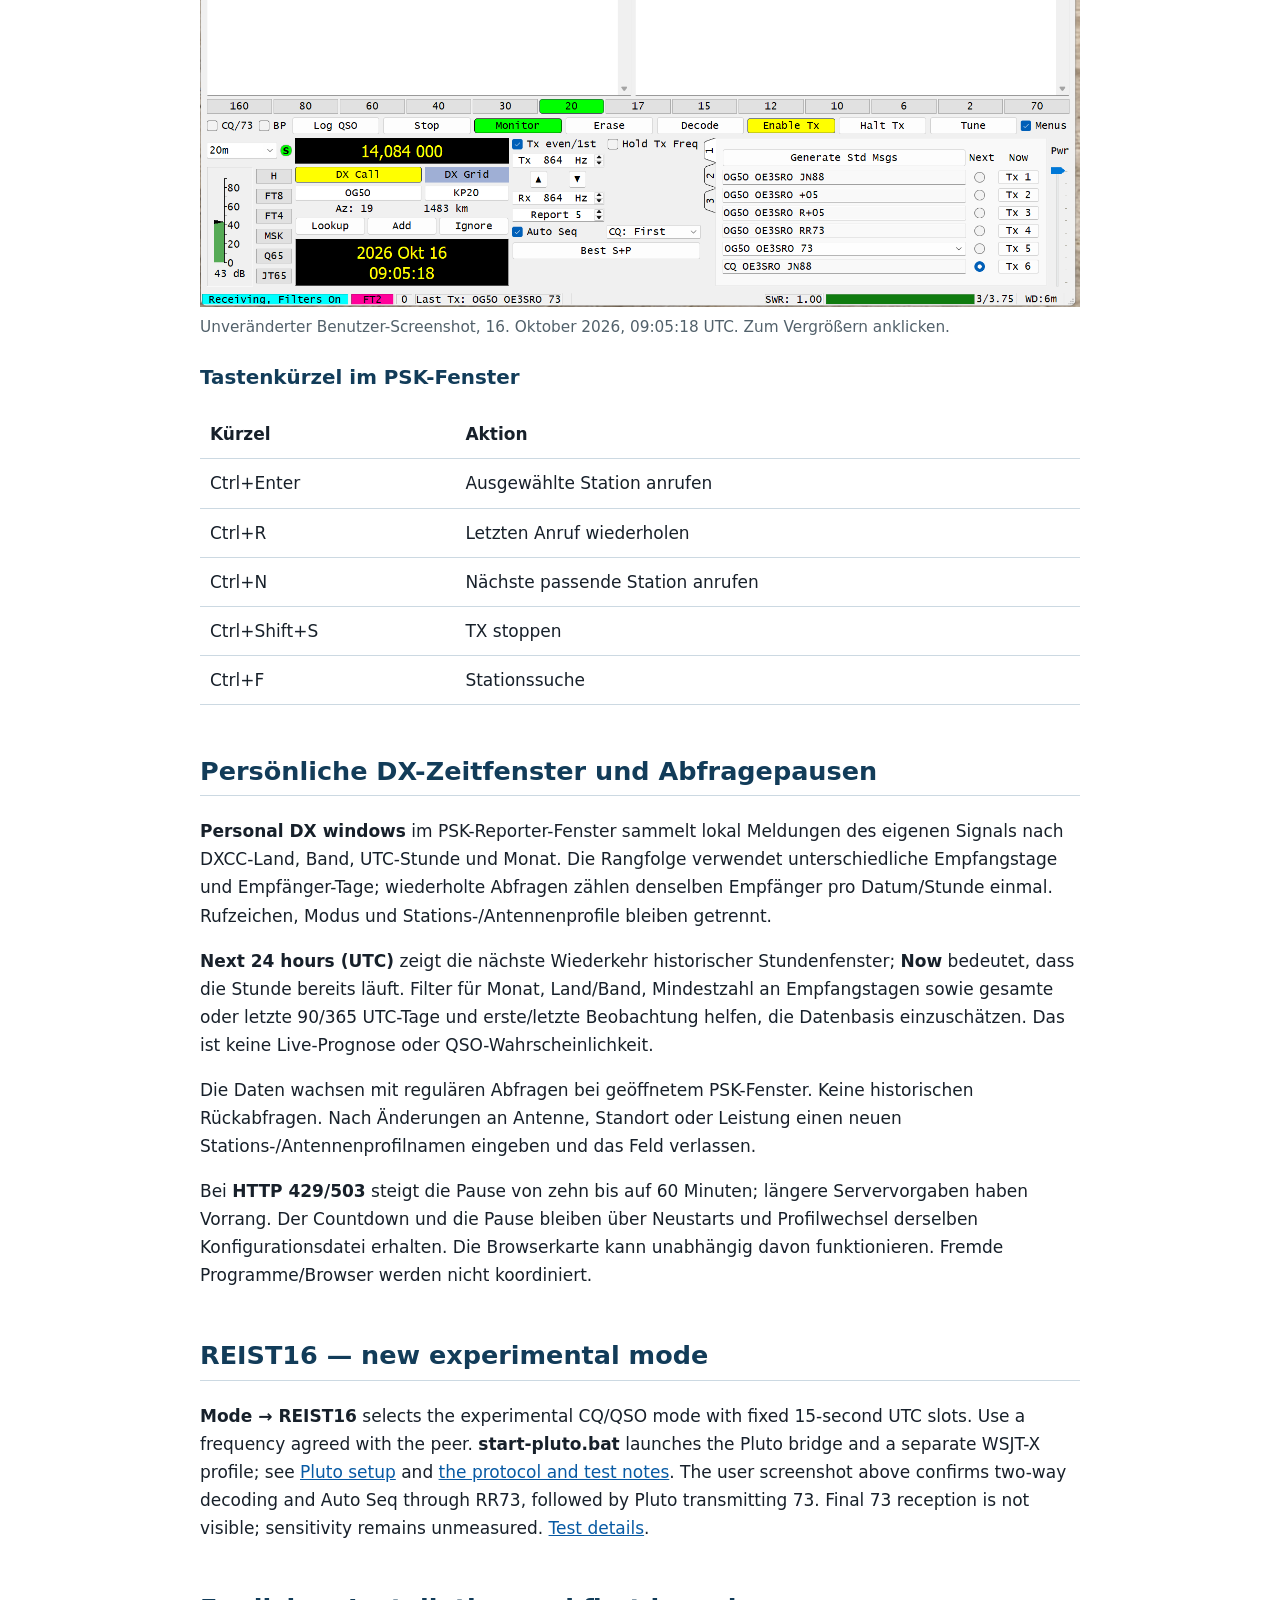
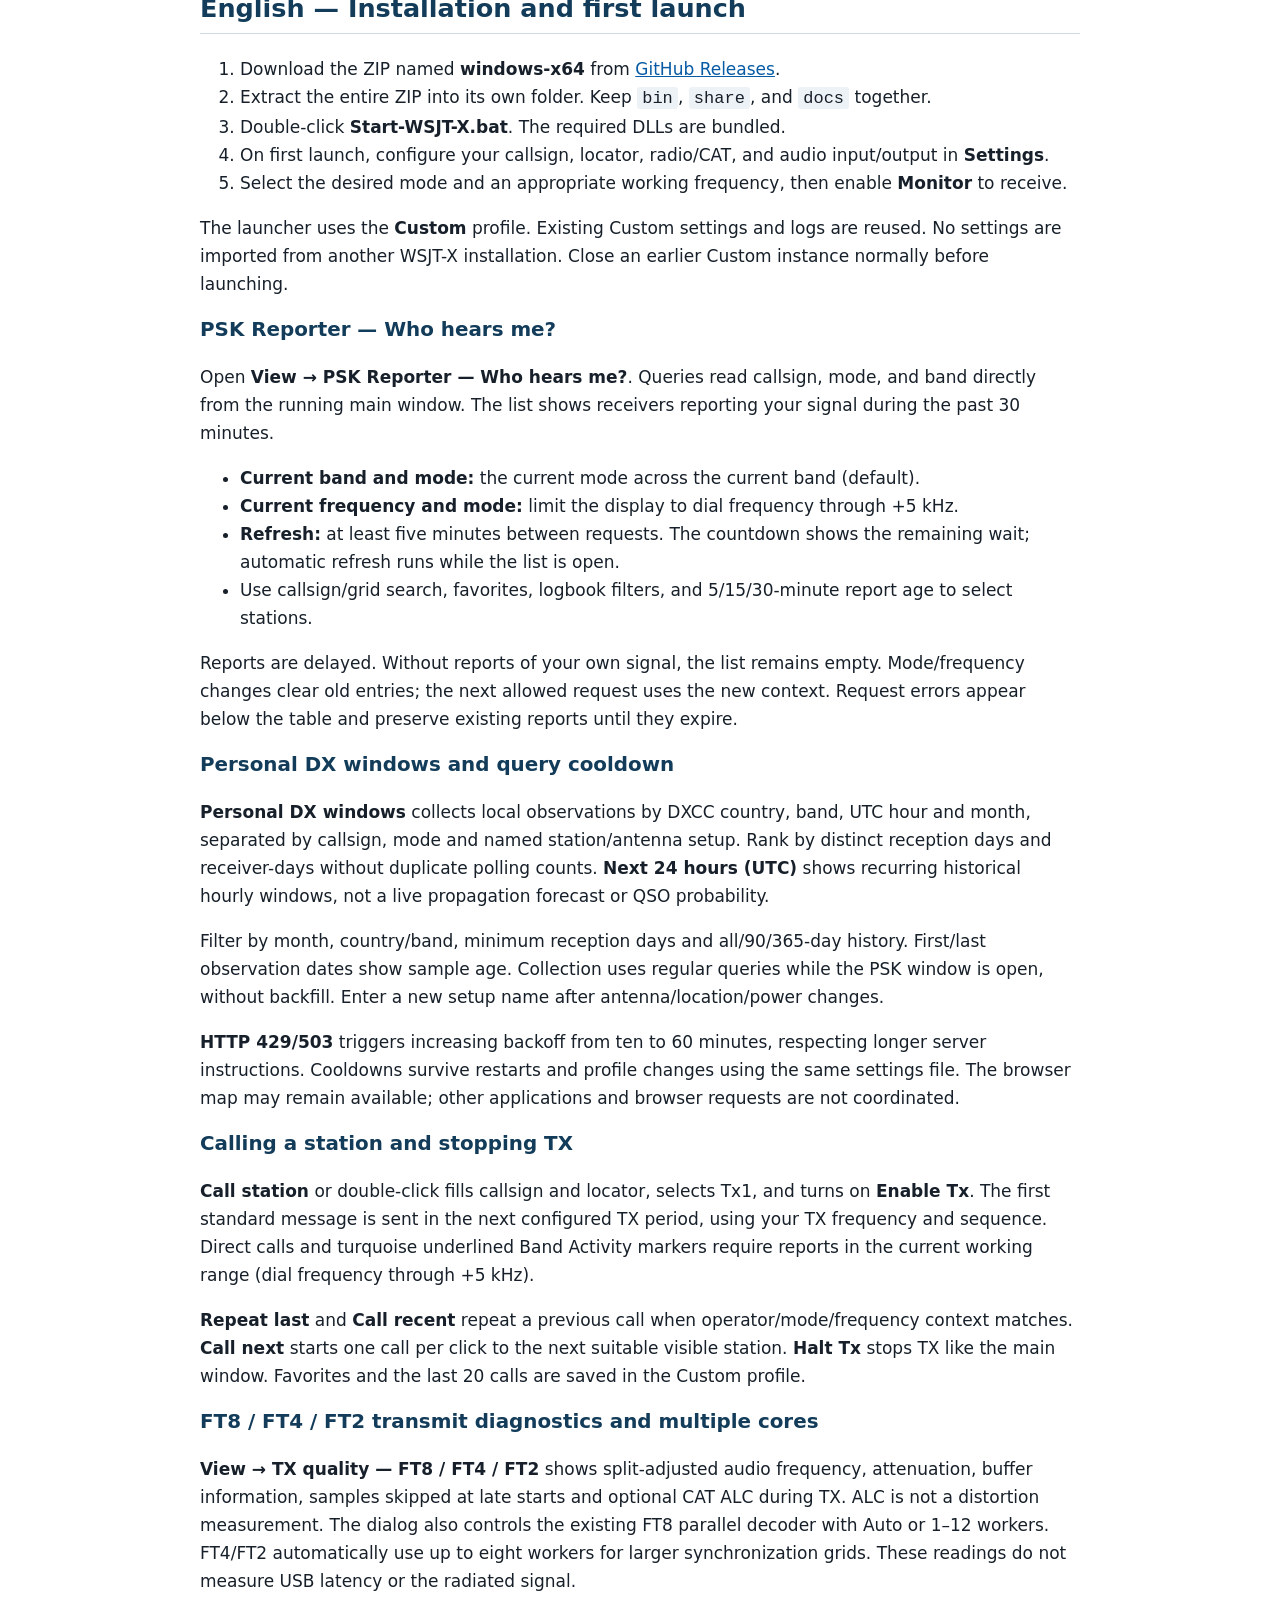
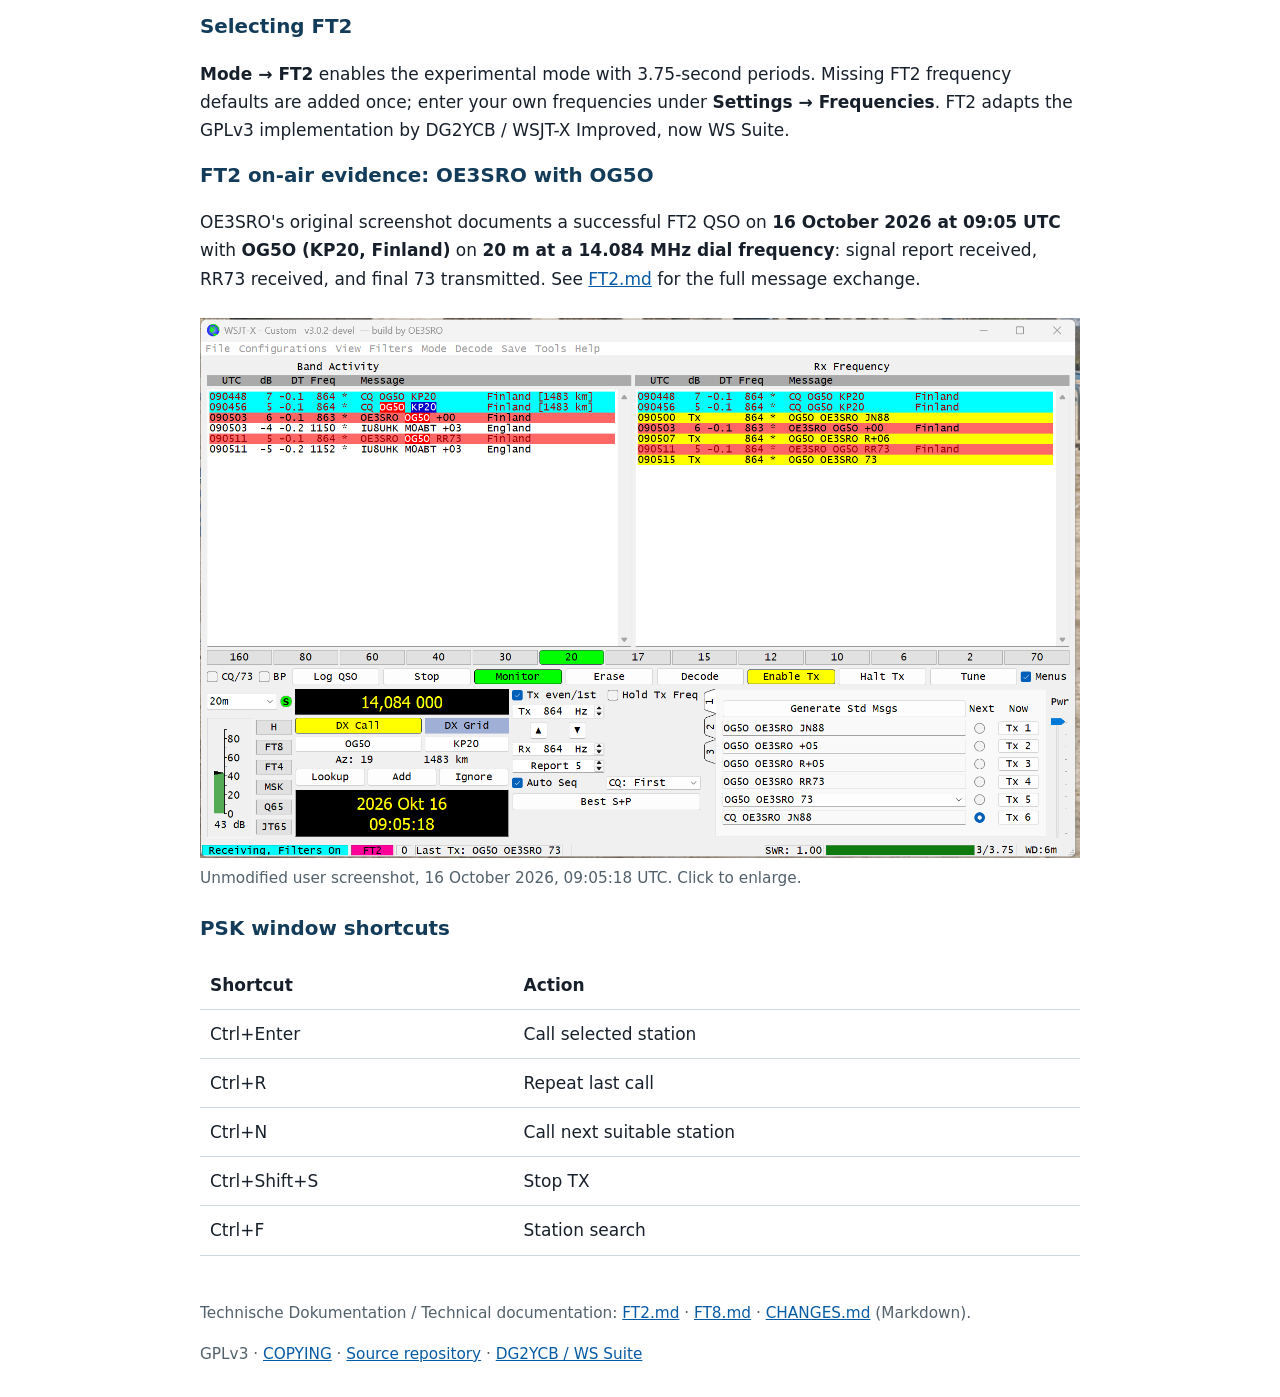
==== commit a1a413a6: "Add experimental REIST16 CQ/QSO mode and Pluto radio bridge Integrate the independent 15-second REIS" ====
--- a/docs/WINDOWS-QUICKSTART.html
+++ b/docs/WINDOWS-QUICKSTART.html
@@ -17,10 +17,21 @@
 <body>
   <h1>WSJT-X OE3SRO Custom</h1>
   <p><strong>build by OE3SRO</strong> · Windows x64 · <a href="#deutsch">Deutsch</a> / <a href="#english">English</a></p>
-  <div class="intro">Windows-Paket mit integrierter PSK-Reporter-Liste, Anrufhilfen und experimentellem FT2.
+  <div class="intro">Windows-Paket mit integrierter PSK-Reporter-Liste, Anrufhilfen, FT2 und experimentellem REIST16.
     Die Paketversion und der Quellstand stehen in <code>build-info.json</code> im Hauptordner.</div>
 
   <section id="deutsch">
+    <h2>REIST16 — neue experimentelle Betriebsart</h2>
+    <p><strong>Mode → REIST16</strong> aktiviert den neuen CQ-/QSO-Modus mit festen 15-Sekunden-Slots.
+      Er verwendet Soundkarten-Audio, beispielsweise Yaesu USB-Audio. Eine passende Frequenz selbst einstellen.
+      <strong>start-pluto.bat</strong> startet die Pluto-Bridge und die zweite WSJT-X-Instanz mit eigenem Profil.
+      <a href="PLUTO-WSJTX.txt">Pluto einrichten</a>. Diese Verbindung benötigt keinen zusätzlichen Codec-Flow.
+      <a href="REIST16.txt">Profilvertrag und Prüfstand</a>. Der Benutzer-Screenshot belegt
+      beidseitige Dekodierung zwischen Yaesu OE3SRO und Pluto OE3SRO/P auf 432,500 MHz,
+      mit Auto Seq bis RR73 und anschließendem 73-Senden. Keine gemessene Empfangsschwelle.
+      <a href="REIST16.md">Ausführlicher Versuch und Grenzen</a>.</p>
+    <figure><img src="images/REIST16_QSO.png" alt="REIST16 zwischen Yaesu links und Pluto rechts">
+      <figcaption>21. Oktober 2026: Original-Screenshot des Benutzer-Versuchs.</figcaption></figure>
     <h2>Deutsch — Installation und erster Start</h2>
     <ol>
       <li>Das ZIP mit <strong>windows-x64</strong> im Namen von der <a href="https://github.com/rudolfstepan/wsjtx/releases">GitHub-Releases-Seite</a> herunterladen.</li>
@@ -101,6 +112,12 @@
   </section>
 
   <section id="english" lang="en">
+    <h2>REIST16 — new experimental mode</h2>
+    <p><strong>Mode → REIST16</strong> selects the experimental CQ/QSO mode with fixed 15-second UTC slots.
+      Use a frequency agreed with the peer. <strong>start-pluto.bat</strong> launches the Pluto bridge and a separate WSJT-X profile;
+      see <a href="PLUTO-WSJTX.txt">Pluto setup</a> and <a href="REIST16.txt">the protocol and test notes</a>. The user screenshot above confirms two-way decoding
+      and Auto Seq through RR73, followed by Pluto transmitting 73. Final 73 reception
+      is not visible; sensitivity remains unmeasured. <a href="REIST16.md">Test details</a>.</p>
     <h2>English — Installation and first launch</h2>
     <ol>
       <li>Download the ZIP named <strong>windows-x64</strong> from <a href="https://github.com/rudolfstepan/wsjtx/releases">GitHub Releases</a>.</li>
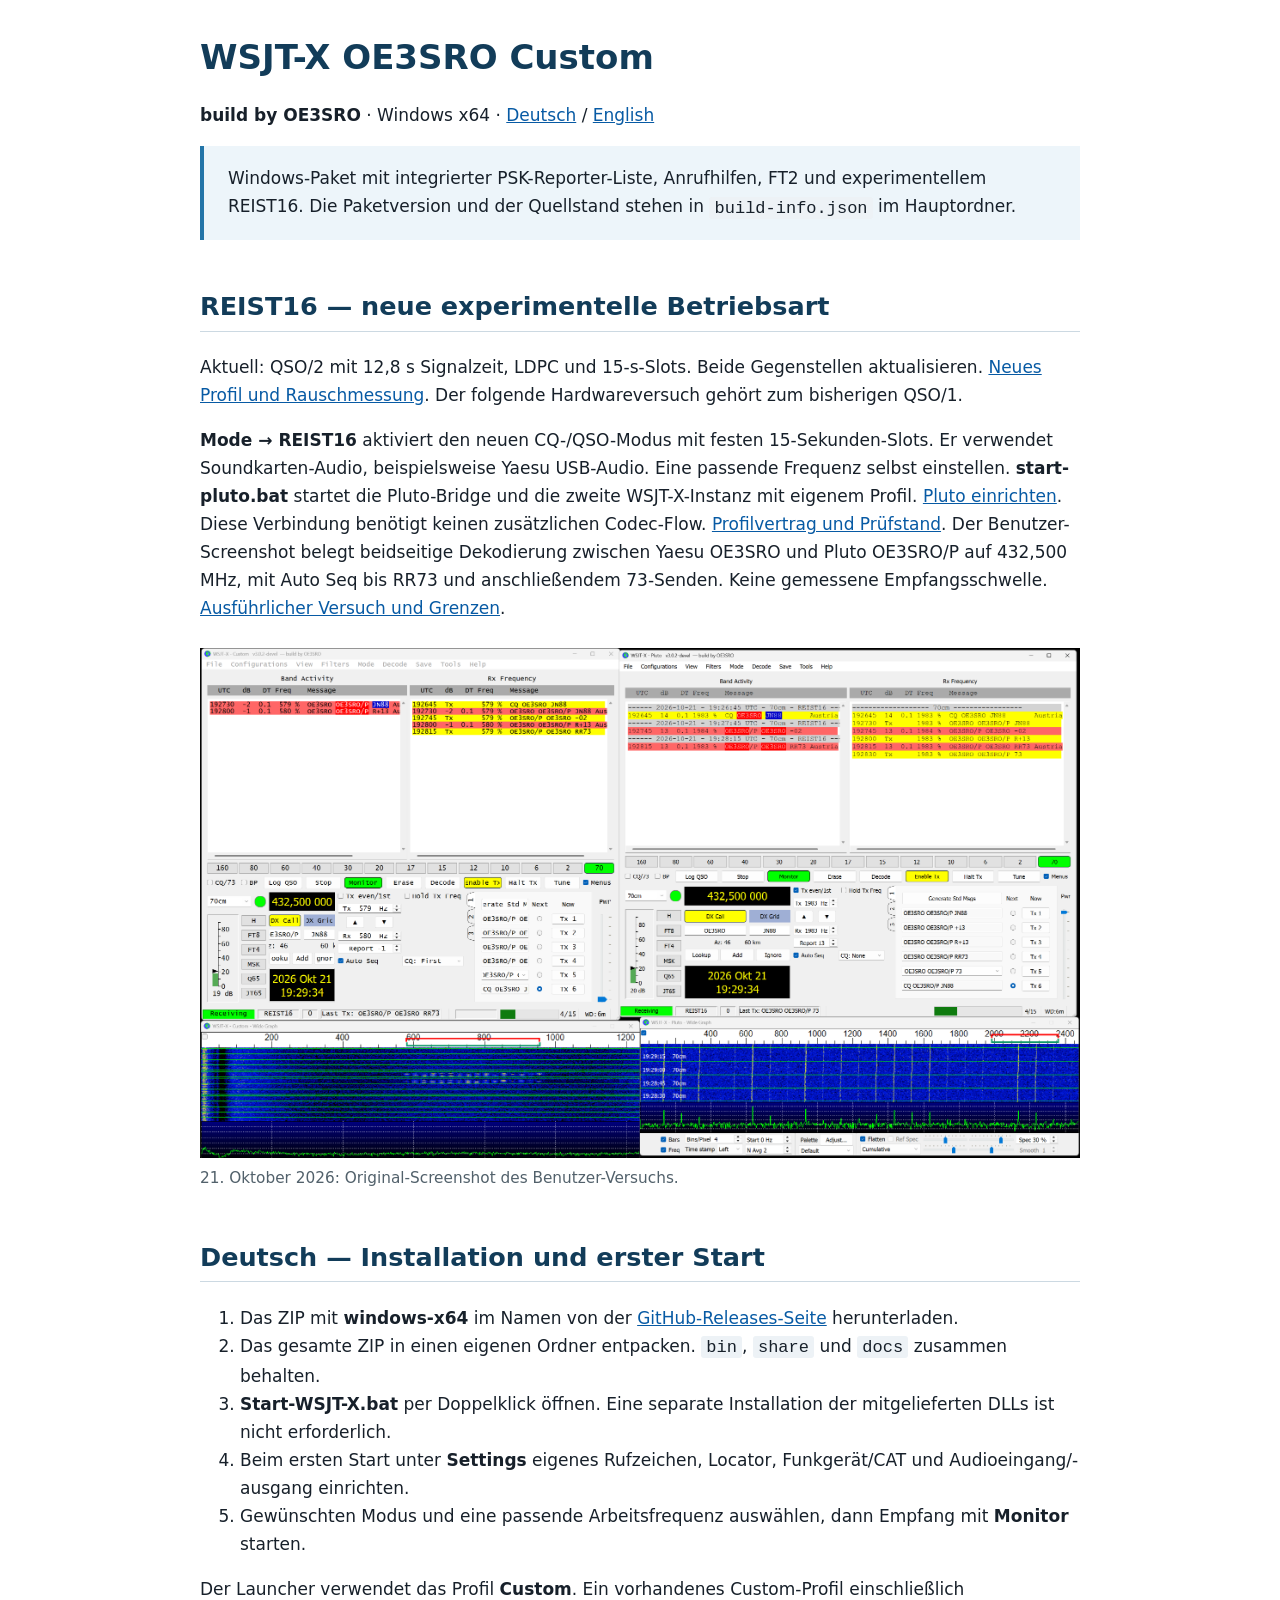
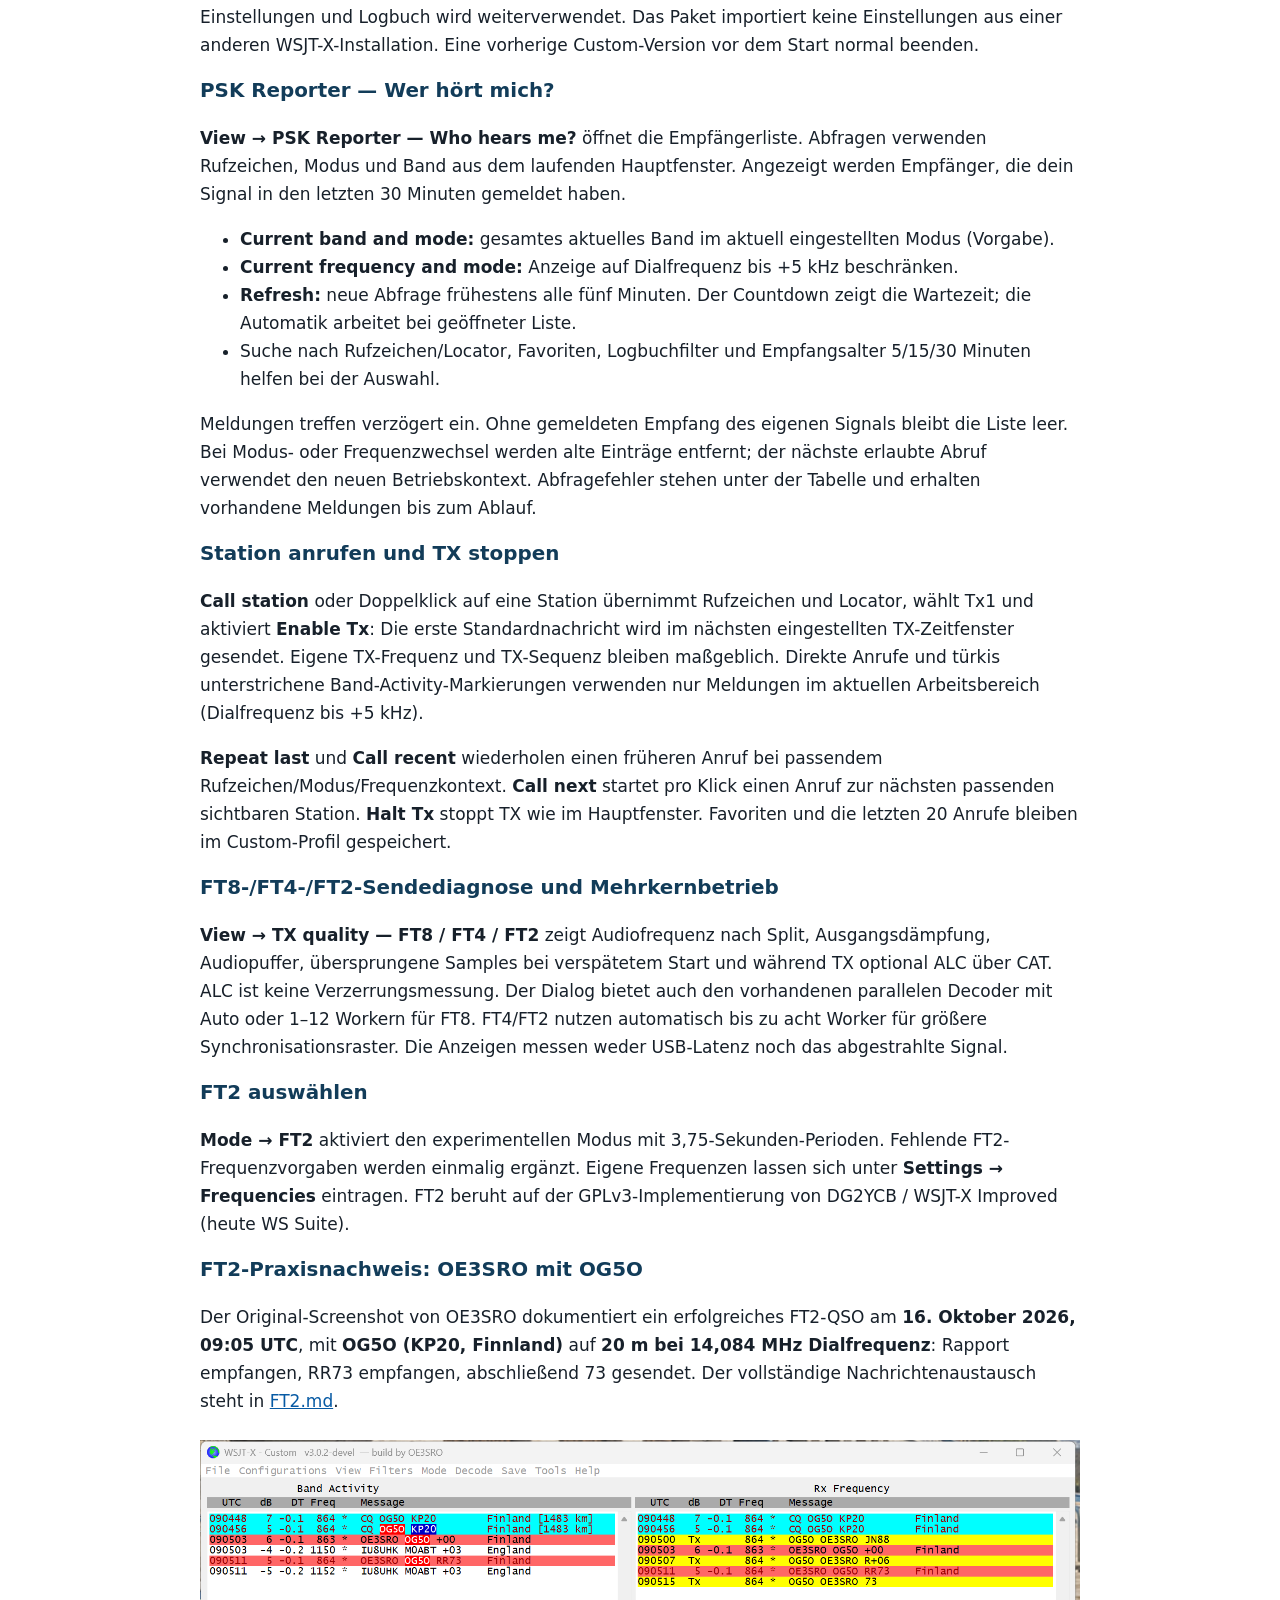
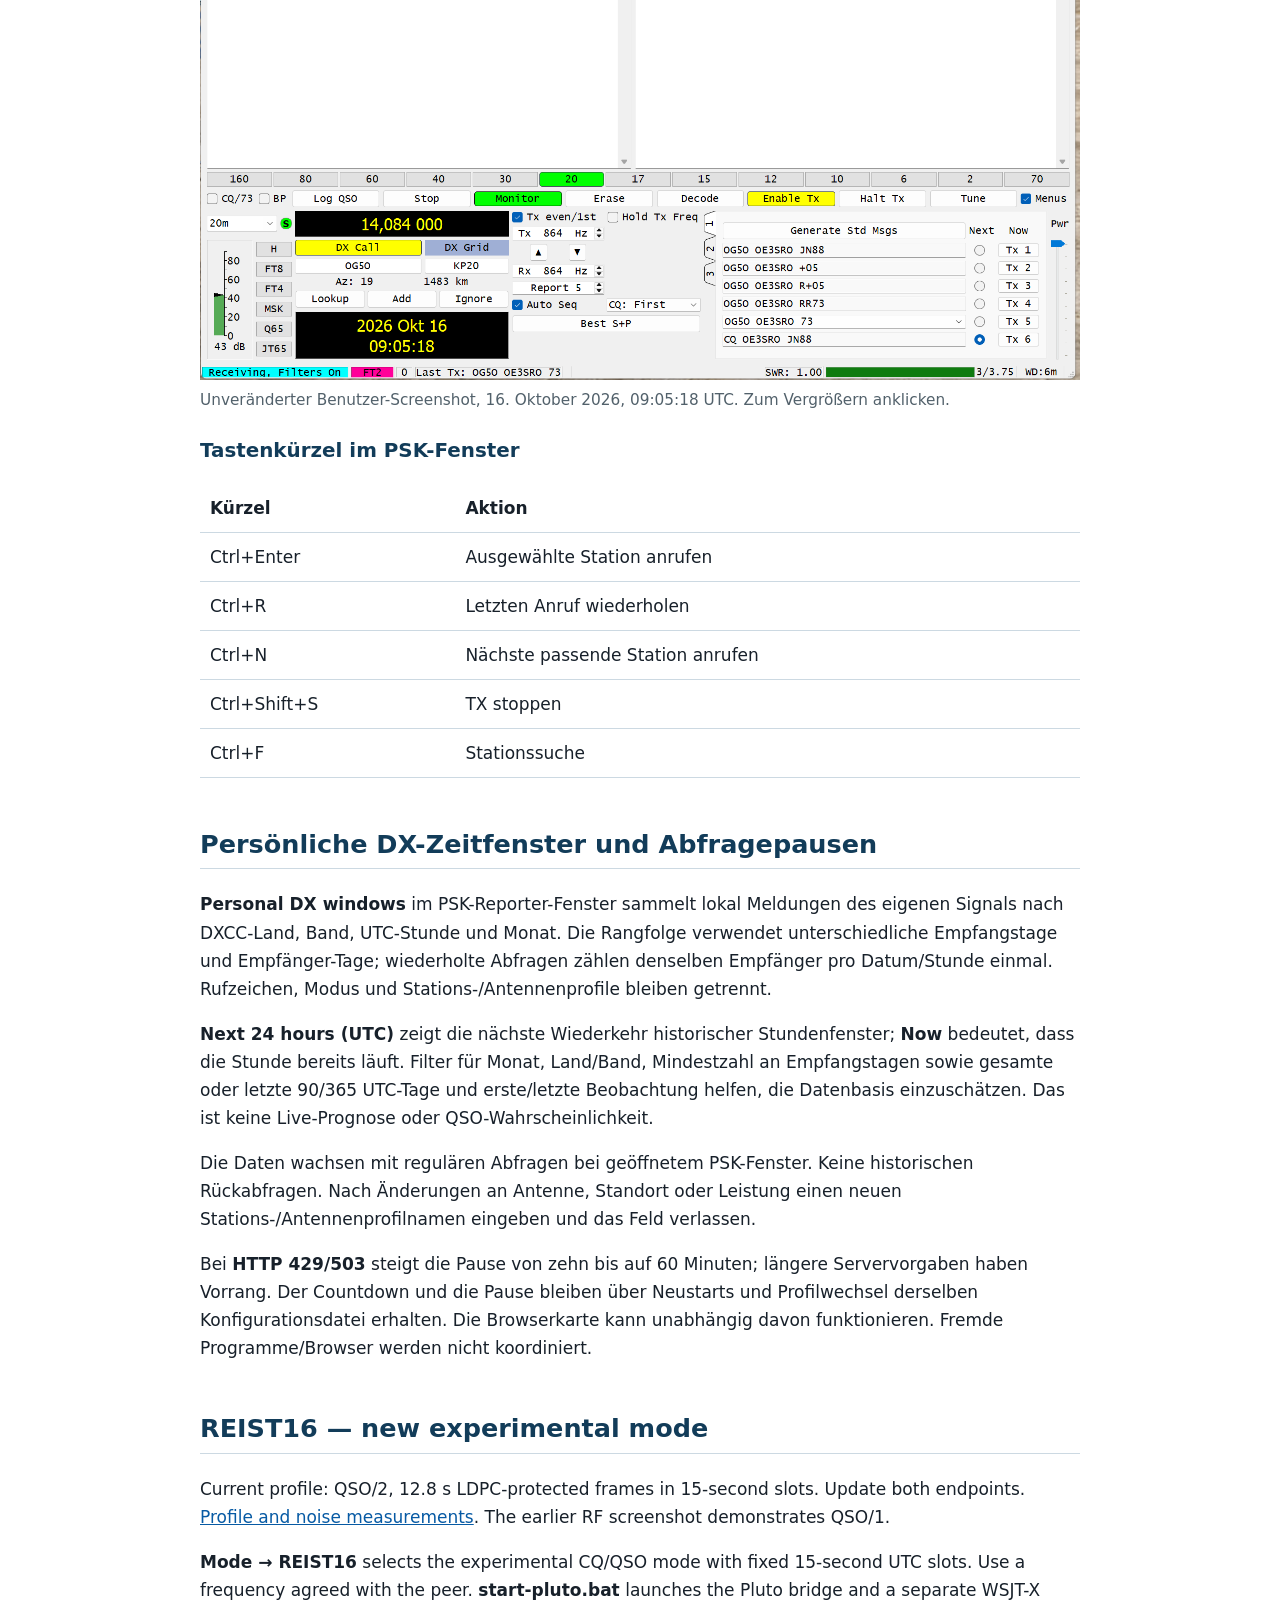
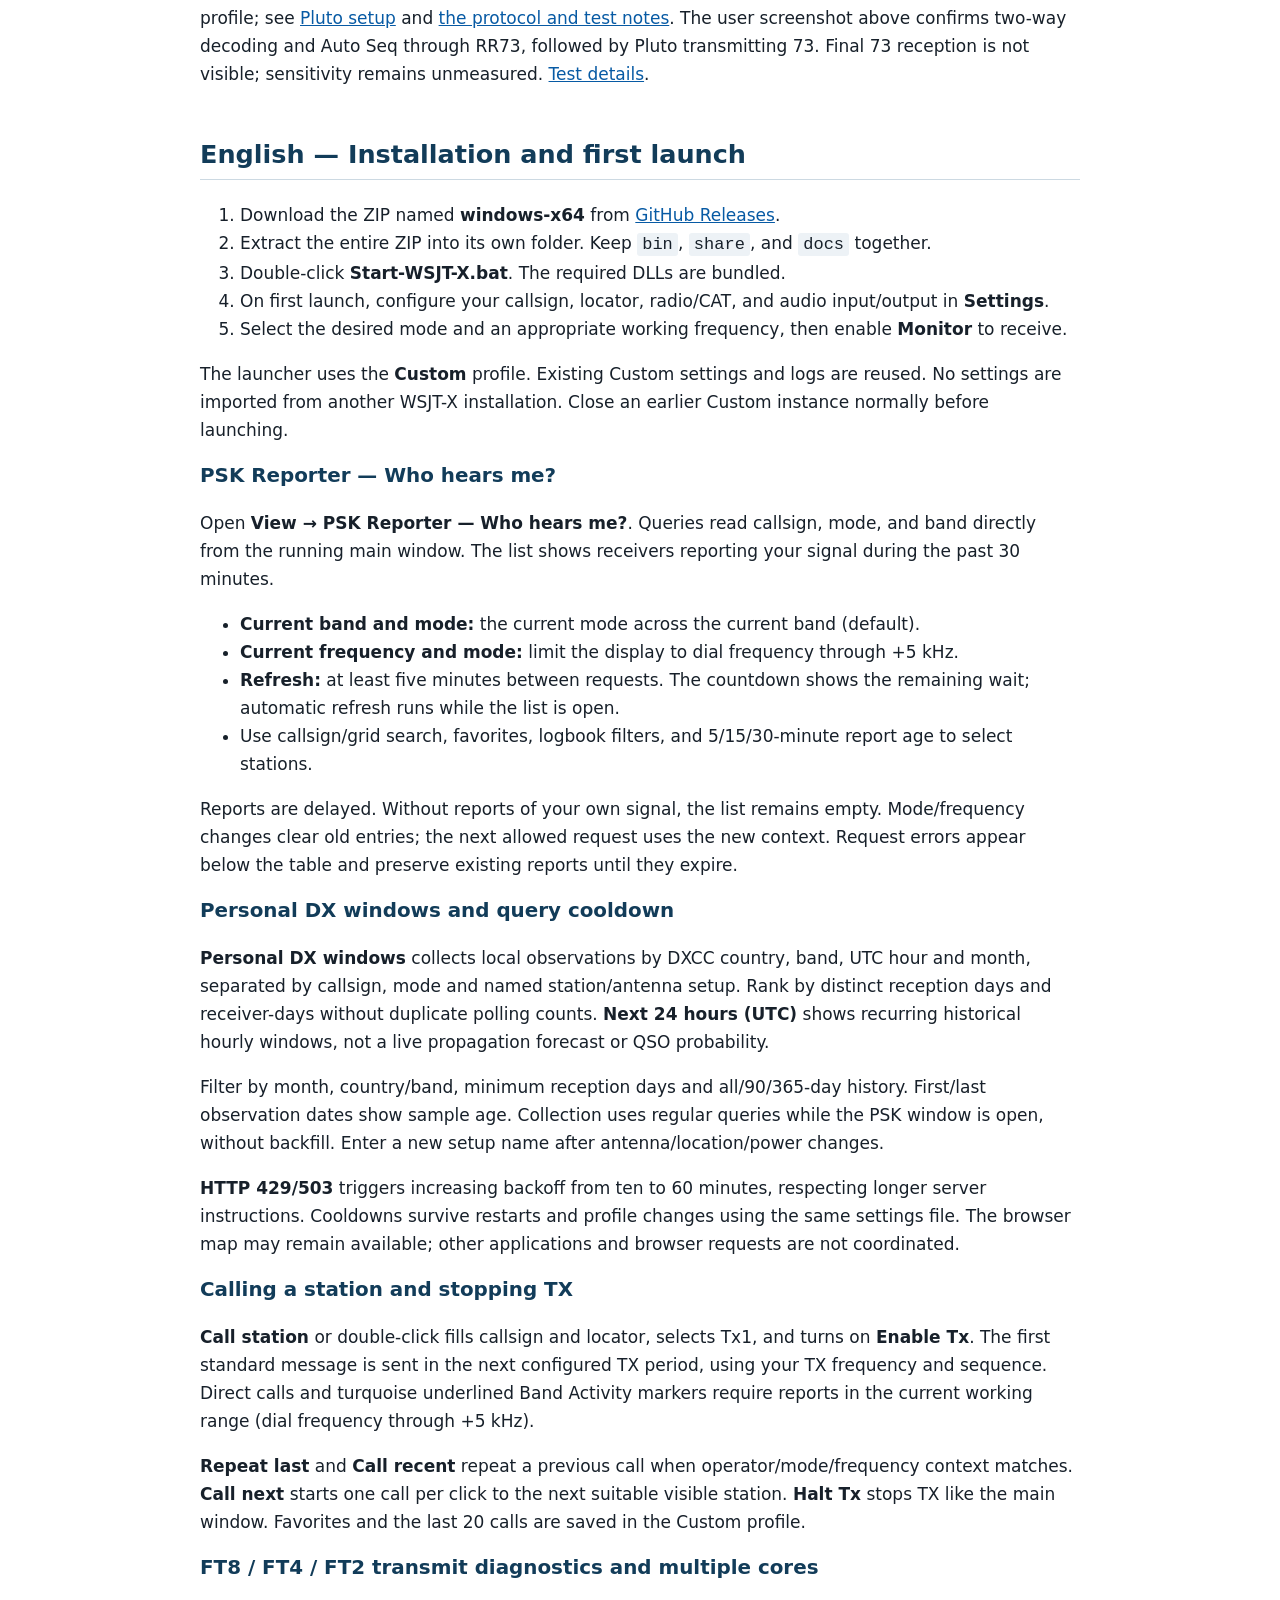
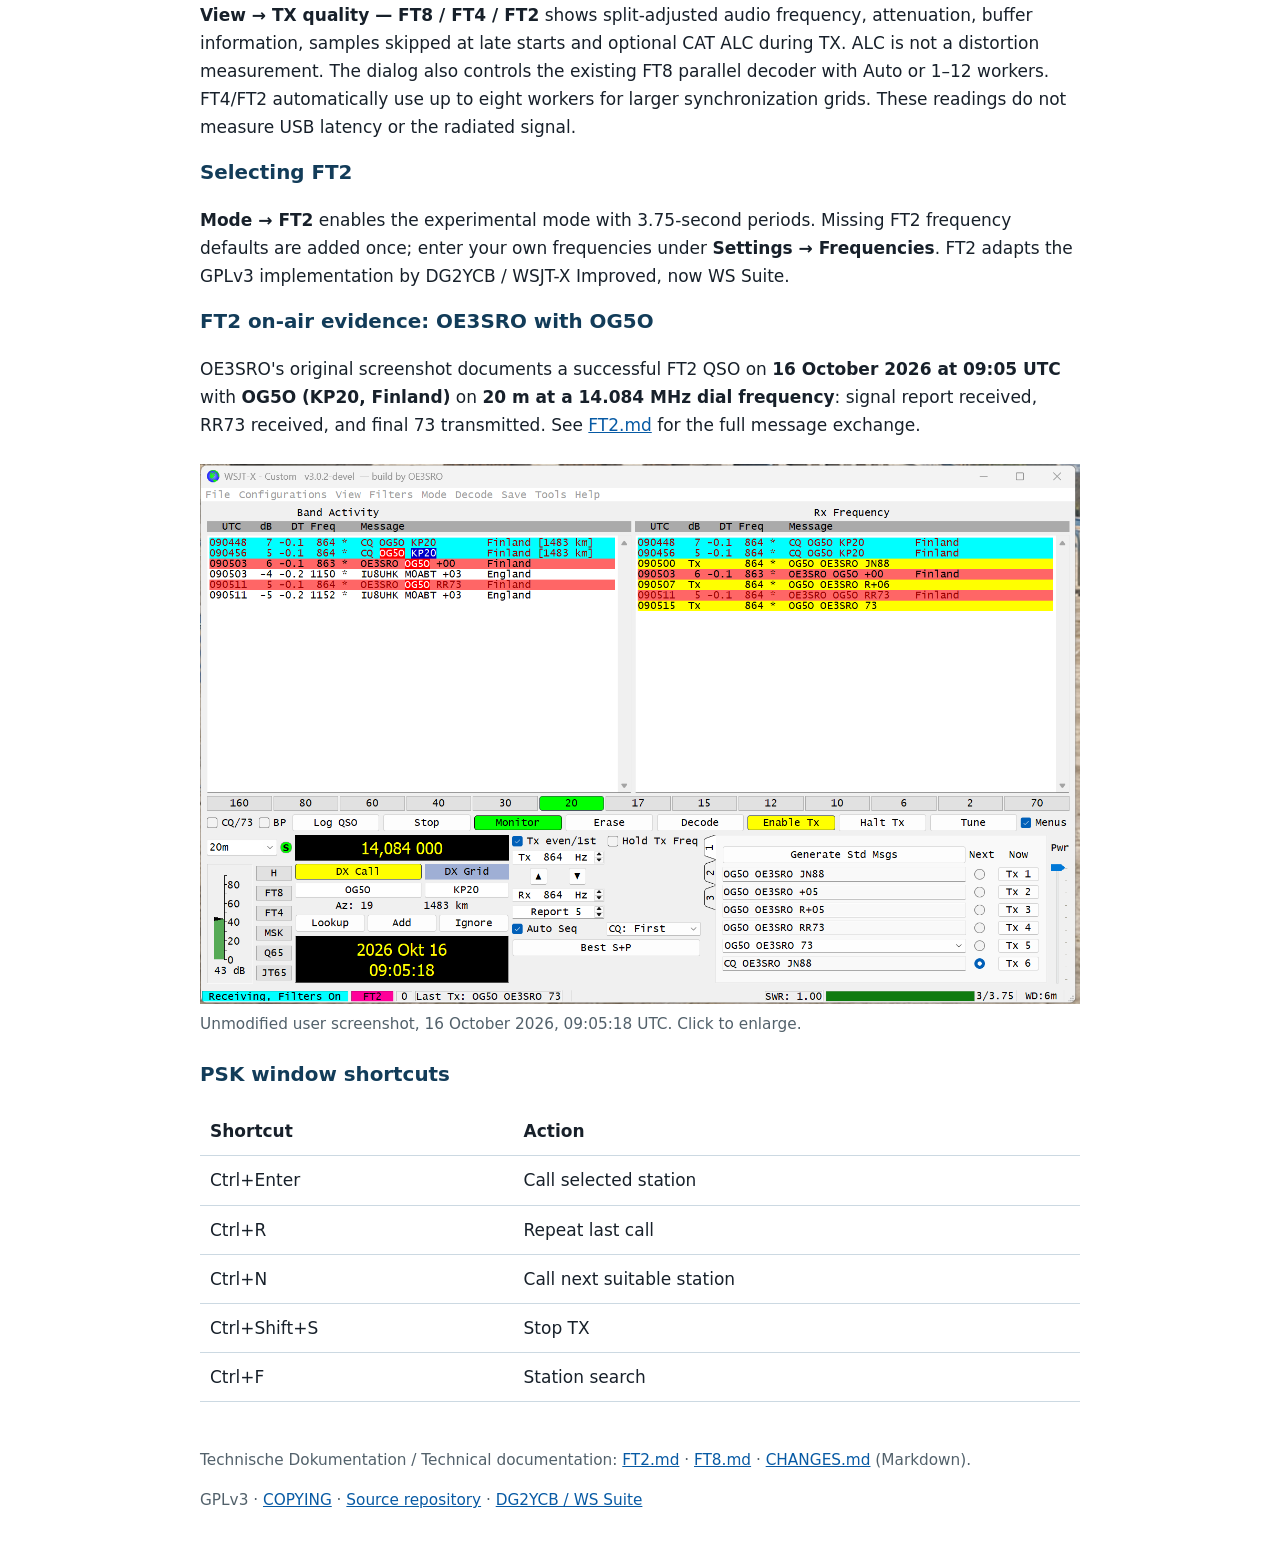
==== commit 0d75b294: "Add REIST16-QSO/2, HackRF bridge recovery and threshold audio tests" ====
--- a/docs/WINDOWS-QUICKSTART.html
+++ b/docs/WINDOWS-QUICKSTART.html
@@ -22,6 +22,9 @@
 
   <section id="deutsch">
     <h2>REIST16 — neue experimentelle Betriebsart</h2>
+    <p>Aktuell: QSO/2 mit 12,8 s Signalzeit, LDPC und 15-s-Slots. Beide Gegenstellen
+      aktualisieren. <a href="REIST16-QSO2.md">Neues Profil und Rauschmessung</a>.
+      Der folgende Hardwareversuch gehört zum bisherigen QSO/1.</p>
     <p><strong>Mode → REIST16</strong> aktiviert den neuen CQ-/QSO-Modus mit festen 15-Sekunden-Slots.
       Er verwendet Soundkarten-Audio, beispielsweise Yaesu USB-Audio. Eine passende Frequenz selbst einstellen.
       <strong>start-pluto.bat</strong> startet die Pluto-Bridge und die zweite WSJT-X-Instanz mit eigenem Profil.
@@ -113,6 +116,9 @@
 
   <section id="english" lang="en">
     <h2>REIST16 — new experimental mode</h2>
+    <p>Current profile: QSO/2, 12.8 s LDPC-protected frames in 15-second slots.
+      Update both endpoints. <a href="REIST16-QSO2.md">Profile and noise measurements</a>.
+      The earlier RF screenshot demonstrates QSO/1.</p>
     <p><strong>Mode → REIST16</strong> selects the experimental CQ/QSO mode with fixed 15-second UTC slots.
       Use a frequency agreed with the peer. <strong>start-pluto.bat</strong> launches the Pluto bridge and a separate WSJT-X profile;
       see <a href="PLUTO-WSJTX.txt">Pluto setup</a> and <a href="REIST16.txt">the protocol and test notes</a>. The user screenshot above confirms two-way decoding
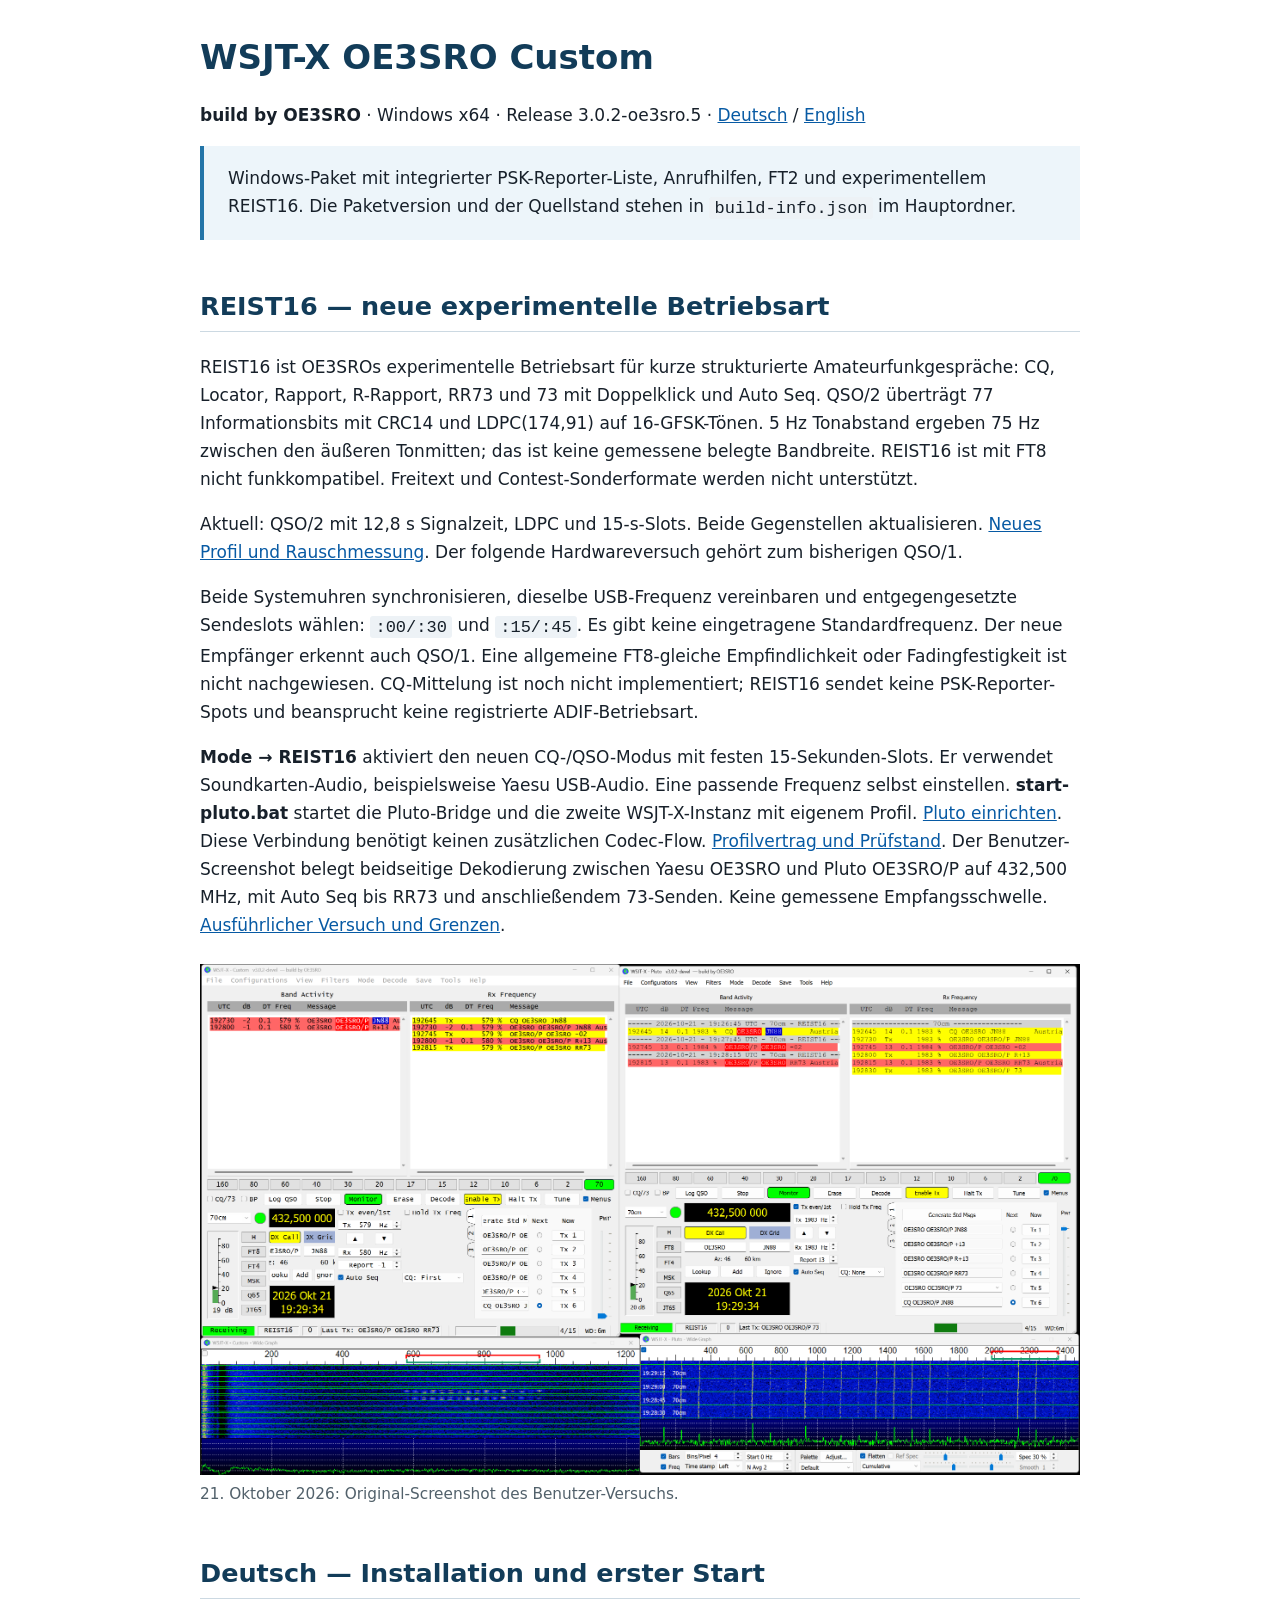
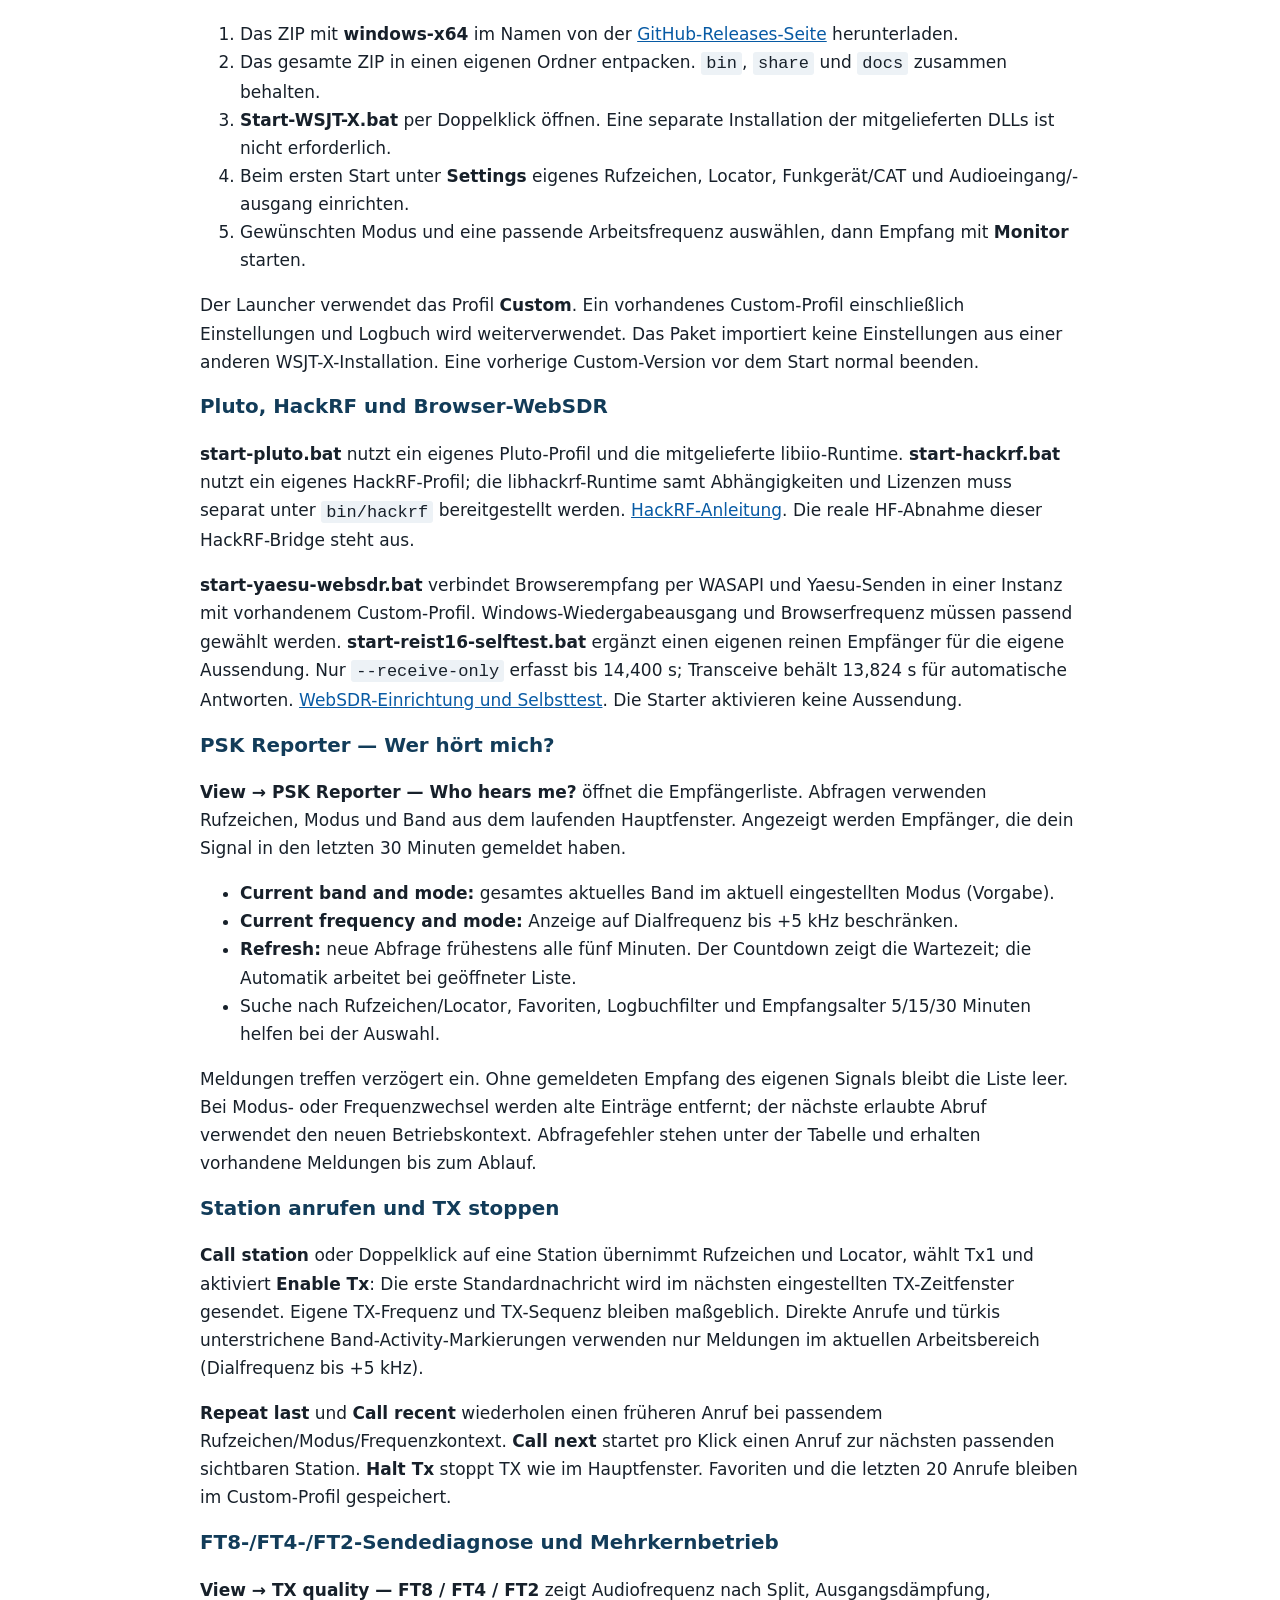
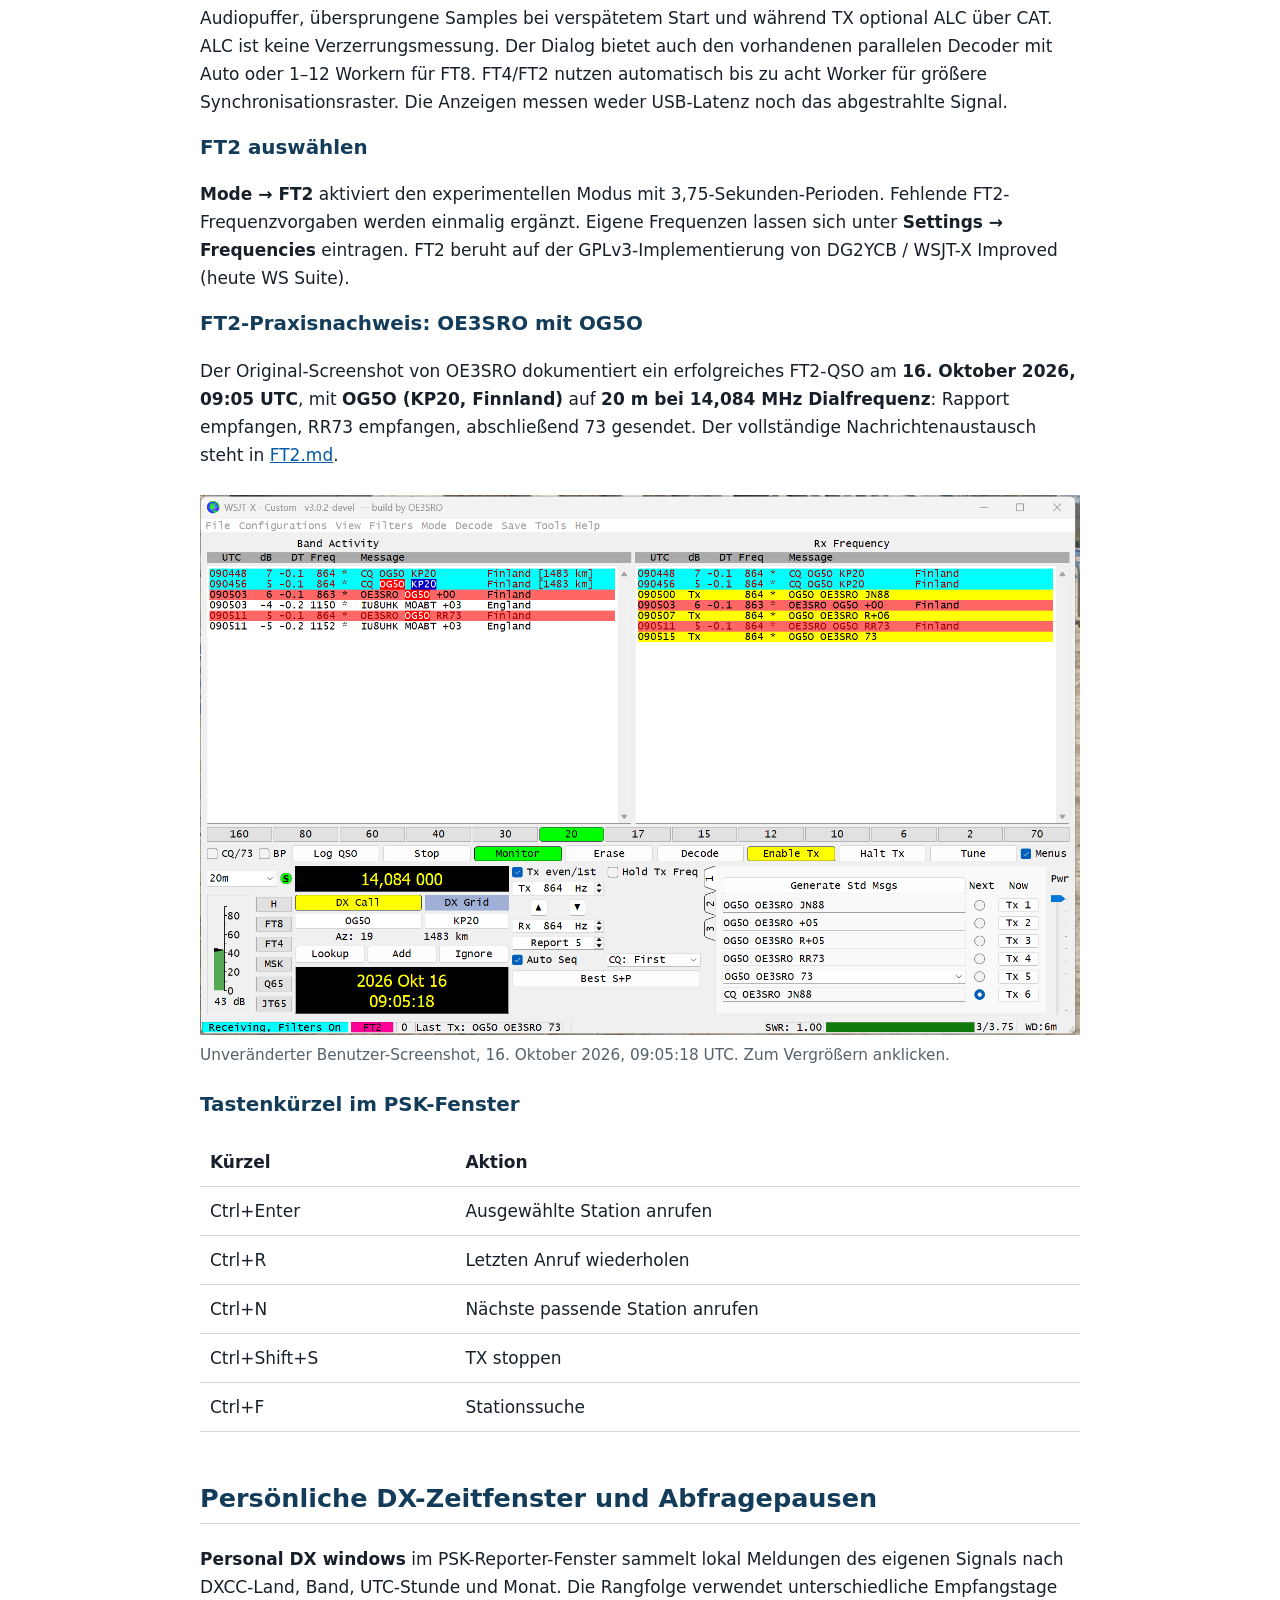
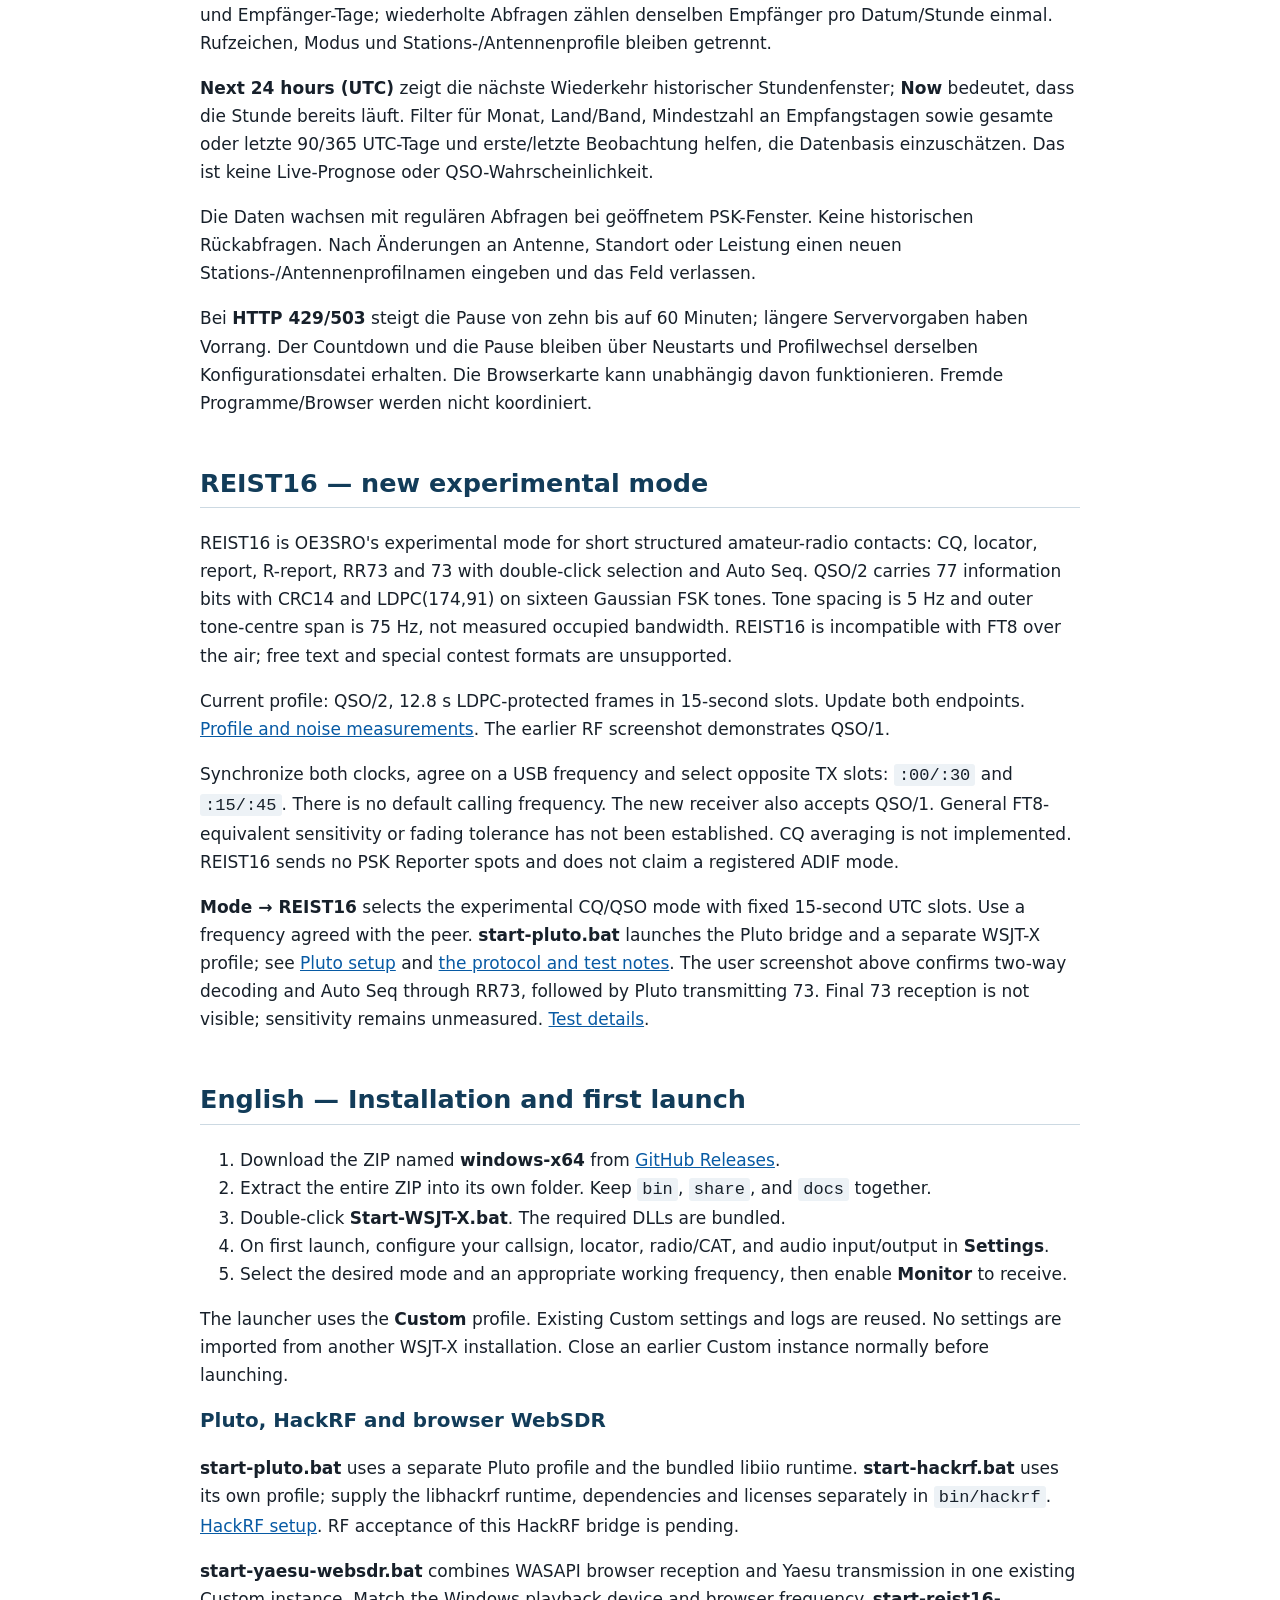
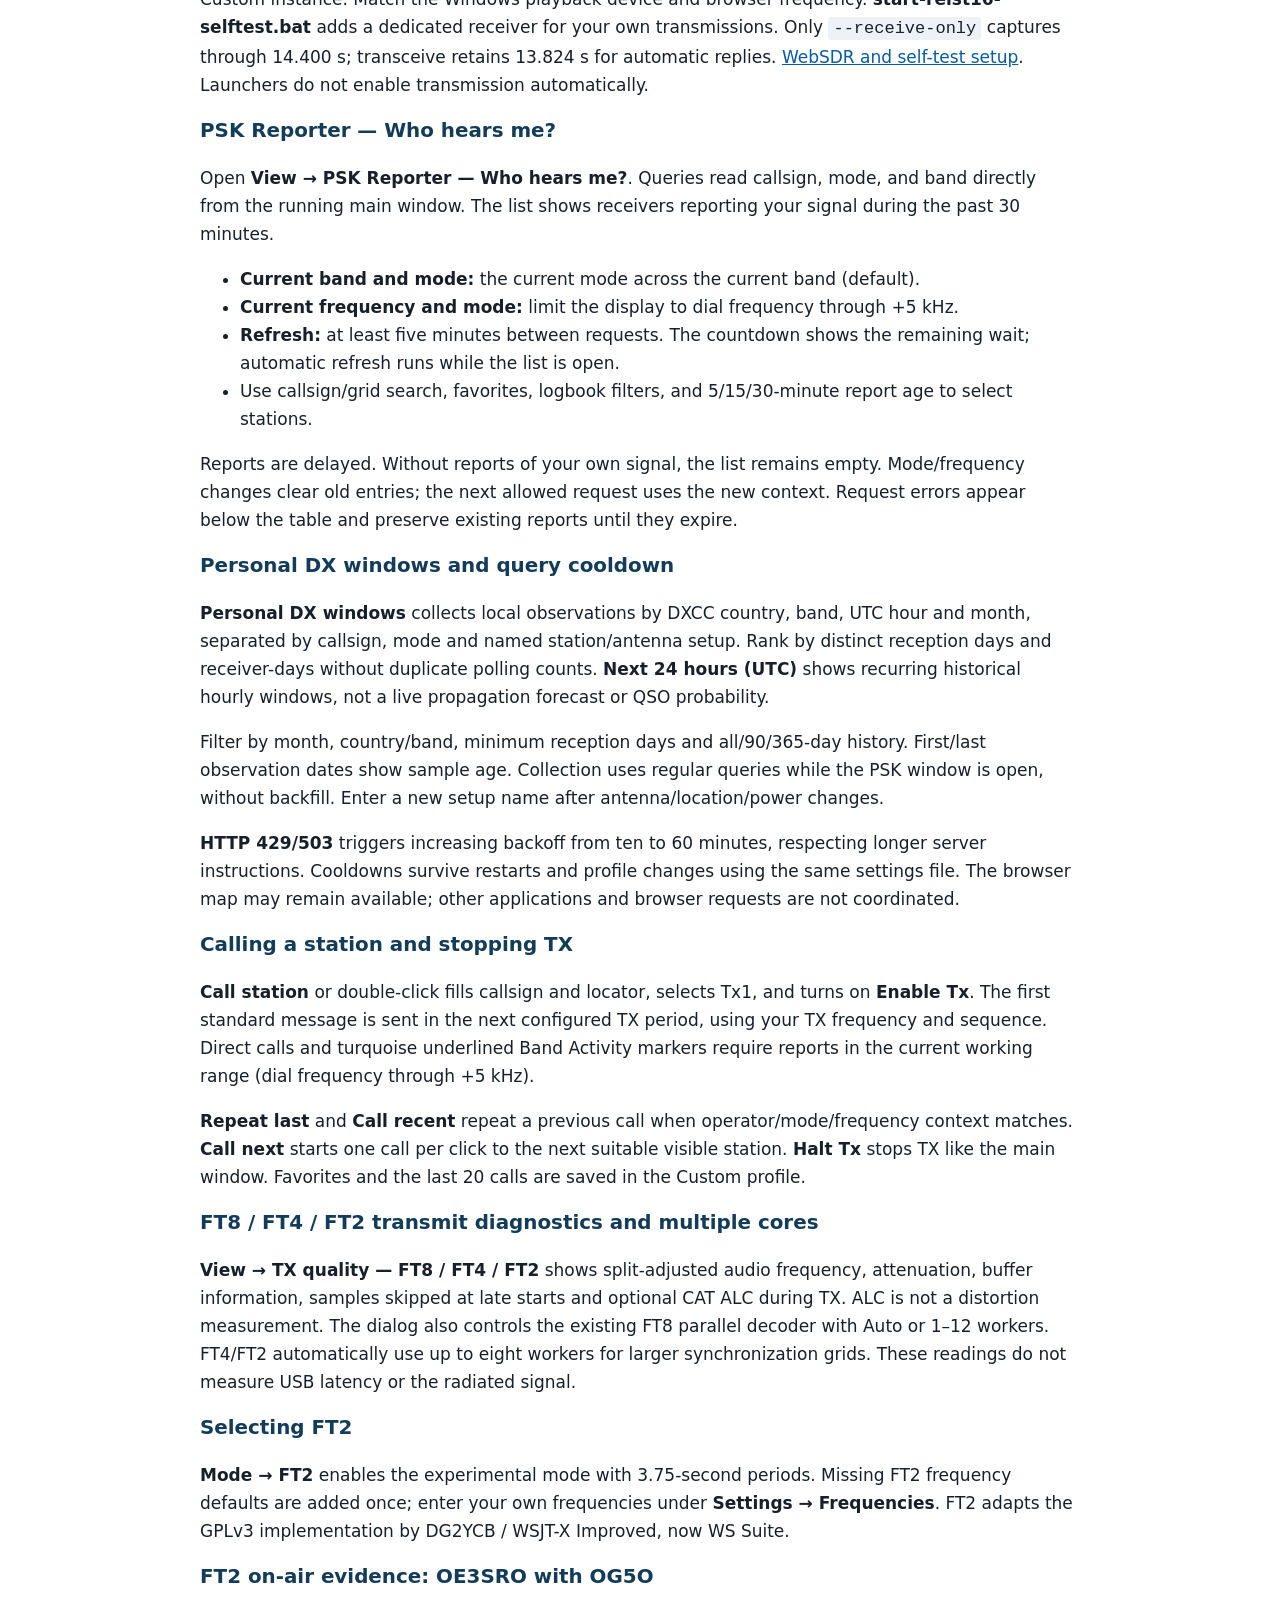
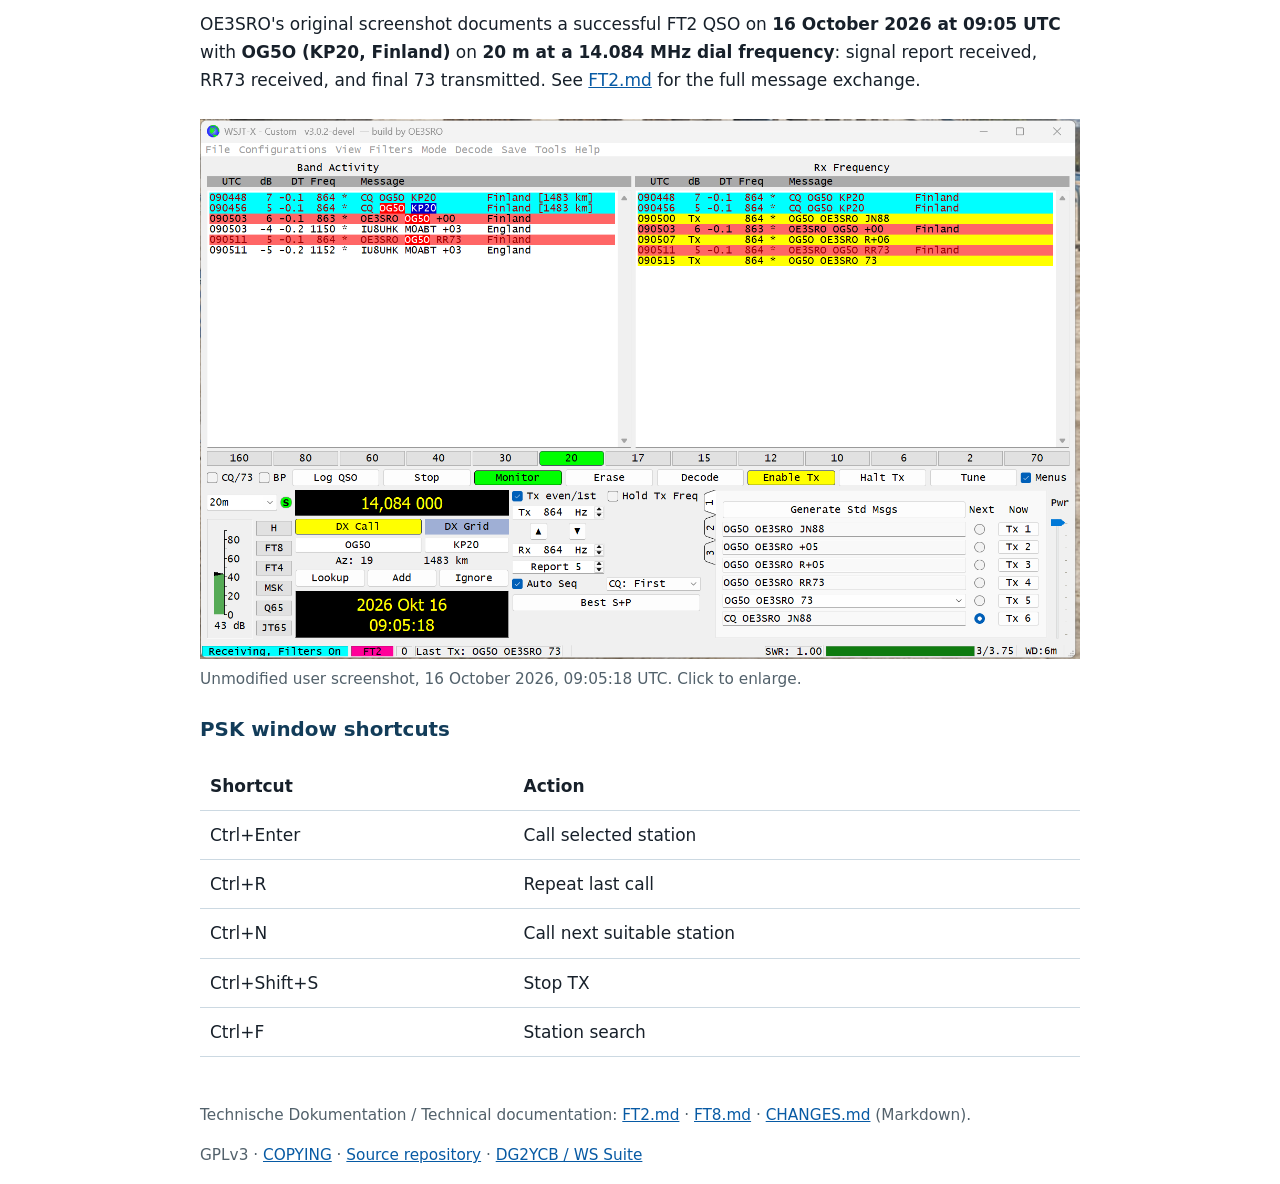
==== commit 456d9832: "Release 3.0.2-oe3sro.5 with REIST16 documentation and working bridge CI" ====
--- a/docs/WINDOWS-QUICKSTART.html
+++ b/docs/WINDOWS-QUICKSTART.html
@@ -16,15 +16,25 @@
 </head>
 <body>
   <h1>WSJT-X OE3SRO Custom</h1>
-  <p><strong>build by OE3SRO</strong> · Windows x64 · <a href="#deutsch">Deutsch</a> / <a href="#english">English</a></p>
+  <p><strong>build by OE3SRO</strong> · Windows x64 · Release 3.0.2-oe3sro.5 · <a href="#deutsch">Deutsch</a> / <a href="#english">English</a></p>
   <div class="intro">Windows-Paket mit integrierter PSK-Reporter-Liste, Anrufhilfen, FT2 und experimentellem REIST16.
     Die Paketversion und der Quellstand stehen in <code>build-info.json</code> im Hauptordner.</div>
 
   <section id="deutsch">
     <h2>REIST16 — neue experimentelle Betriebsart</h2>
+    <p>REIST16 ist OE3SROs experimentelle Betriebsart für kurze strukturierte Amateurfunkgespräche:
+      CQ, Locator, Rapport, R-Rapport, RR73 und 73 mit Doppelklick und Auto Seq.
+      QSO/2 überträgt 77 Informationsbits mit CRC14 und LDPC(174,91) auf 16-GFSK-Tönen.
+      5 Hz Tonabstand ergeben 75 Hz zwischen den äußeren Tonmitten; das ist keine gemessene belegte Bandbreite.
+      REIST16 ist mit FT8 nicht funkkompatibel. Freitext und Contest-Sonderformate werden nicht unterstützt.</p>
     <p>Aktuell: QSO/2 mit 12,8 s Signalzeit, LDPC und 15-s-Slots. Beide Gegenstellen
       aktualisieren. <a href="REIST16-QSO2.md">Neues Profil und Rauschmessung</a>.
       Der folgende Hardwareversuch gehört zum bisherigen QSO/1.</p>
+    <p>Beide Systemuhren synchronisieren, dieselbe USB-Frequenz vereinbaren und entgegengesetzte
+      Sendeslots wählen: <code>:00/:30</code> und <code>:15/:45</code>. Es gibt keine eingetragene Standardfrequenz.
+      Der neue Empfänger erkennt auch QSO/1. Eine allgemeine FT8-gleiche Empfindlichkeit oder
+      Fadingfestigkeit ist nicht nachgewiesen. CQ-Mittelung ist noch nicht implementiert;
+      REIST16 sendet keine PSK-Reporter-Spots und beansprucht keine registrierte ADIF-Betriebsart.</p>
     <p><strong>Mode → REIST16</strong> aktiviert den neuen CQ-/QSO-Modus mit festen 15-Sekunden-Slots.
       Er verwendet Soundkarten-Audio, beispielsweise Yaesu USB-Audio. Eine passende Frequenz selbst einstellen.
       <strong>start-pluto.bat</strong> startet die Pluto-Bridge und die zweite WSJT-X-Instanz mit eigenem Profil.
@@ -46,6 +56,17 @@
     <p>Der Launcher verwendet das Profil <strong>Custom</strong>. Ein vorhandenes Custom-Profil einschließlich Einstellungen und Logbuch wird weiterverwendet.
       Das Paket importiert keine Einstellungen aus einer anderen WSJT-X-Installation. Eine vorherige Custom-Version vor dem Start normal beenden.</p>
 
+    <h3>Pluto, HackRF und Browser-WebSDR</h3>
+    <p><strong>start-pluto.bat</strong> nutzt ein eigenes Pluto-Profil und die mitgelieferte libiio-Runtime.
+      <strong>start-hackrf.bat</strong> nutzt ein eigenes HackRF-Profil; die libhackrf-Runtime samt Abhängigkeiten
+      und Lizenzen muss separat unter <code>bin/hackrf</code> bereitgestellt werden.
+      <a href="HACKRF-WSJTX.txt">HackRF-Anleitung</a>. Die reale HF-Abnahme dieser HackRF-Bridge steht aus.</p>
+    <p><strong>start-yaesu-websdr.bat</strong> verbindet Browserempfang per WASAPI und Yaesu-Senden in einer Instanz
+      mit vorhandenem Custom-Profil. Windows-Wiedergabeausgang und Browserfrequenz müssen passend gewählt werden.
+      <strong>start-reist16-selftest.bat</strong> ergänzt einen eigenen reinen Empfänger für die eigene Aussendung.
+      Nur <code>--receive-only</code> erfasst bis 14,400 s; Transceive behält 13,824 s für automatische Antworten.
+      <a href="WEBSDR-WSJTX.txt">WebSDR-Einrichtung und Selbsttest</a>. Die Starter aktivieren keine Aussendung.</p>
+
     <h3>PSK Reporter — Wer hört mich?</h3>
     <p><strong>View → PSK Reporter — Who hears me?</strong> öffnet die Empfängerliste. Abfragen verwenden Rufzeichen,
       Modus und Band aus dem laufenden Hauptfenster. Angezeigt werden Empfänger, die dein Signal in den letzten 30 Minuten gemeldet haben.</p>
@@ -116,9 +137,19 @@
 
   <section id="english" lang="en">
     <h2>REIST16 — new experimental mode</h2>
+    <p>REIST16 is OE3SRO's experimental mode for short structured amateur-radio contacts:
+      CQ, locator, report, R-report, RR73 and 73 with double-click selection and Auto Seq.
+      QSO/2 carries 77 information bits with CRC14 and LDPC(174,91) on sixteen Gaussian FSK tones.
+      Tone spacing is 5 Hz and outer tone-centre span is 75 Hz, not measured occupied bandwidth.
+      REIST16 is incompatible with FT8 over the air; free text and special contest formats are unsupported.</p>
     <p>Current profile: QSO/2, 12.8 s LDPC-protected frames in 15-second slots.
       Update both endpoints. <a href="REIST16-QSO2.md">Profile and noise measurements</a>.
       The earlier RF screenshot demonstrates QSO/1.</p>
+    <p>Synchronize both clocks, agree on a USB frequency and select opposite TX slots:
+      <code>:00/:30</code> and <code>:15/:45</code>. There is no default calling frequency.
+      The new receiver also accepts QSO/1. General FT8-equivalent sensitivity or fading tolerance
+      has not been established. CQ averaging is not implemented. REIST16 sends no PSK Reporter spots
+      and does not claim a registered ADIF mode.</p>
     <p><strong>Mode → REIST16</strong> selects the experimental CQ/QSO mode with fixed 15-second UTC slots.
       Use a frequency agreed with the peer. <strong>start-pluto.bat</strong> launches the Pluto bridge and a separate WSJT-X profile;
       see <a href="PLUTO-WSJTX.txt">Pluto setup</a> and <a href="REIST16.txt">the protocol and test notes</a>. The user screenshot above confirms two-way decoding
@@ -134,6 +165,17 @@
     </ol>
     <p>The launcher uses the <strong>Custom</strong> profile. Existing Custom settings and logs are reused.
       No settings are imported from another WSJT-X installation. Close an earlier Custom instance normally before launching.</p>
+
+    <h3>Pluto, HackRF and browser WebSDR</h3>
+    <p><strong>start-pluto.bat</strong> uses a separate Pluto profile and the bundled libiio runtime.
+      <strong>start-hackrf.bat</strong> uses its own profile; supply the libhackrf runtime, dependencies
+      and licenses separately in <code>bin/hackrf</code>. <a href="HACKRF-WSJTX.txt">HackRF setup</a>.
+      RF acceptance of this HackRF bridge is pending.</p>
+    <p><strong>start-yaesu-websdr.bat</strong> combines WASAPI browser reception and Yaesu transmission in one
+      existing Custom instance. Match the Windows playback device and browser frequency.
+      <strong>start-reist16-selftest.bat</strong> adds a dedicated receiver for your own transmissions.
+      Only <code>--receive-only</code> captures through 14.400 s; transceive retains 13.824 s for automatic replies.
+      <a href="WEBSDR-WSJTX.txt">WebSDR and self-test setup</a>. Launchers do not enable transmission automatically.</p>
 
     <h3>PSK Reporter — Who hears me?</h3>
     <p>Open <strong>View → PSK Reporter — Who hears me?</strong>. Queries read callsign, mode, and band directly from the running main window.
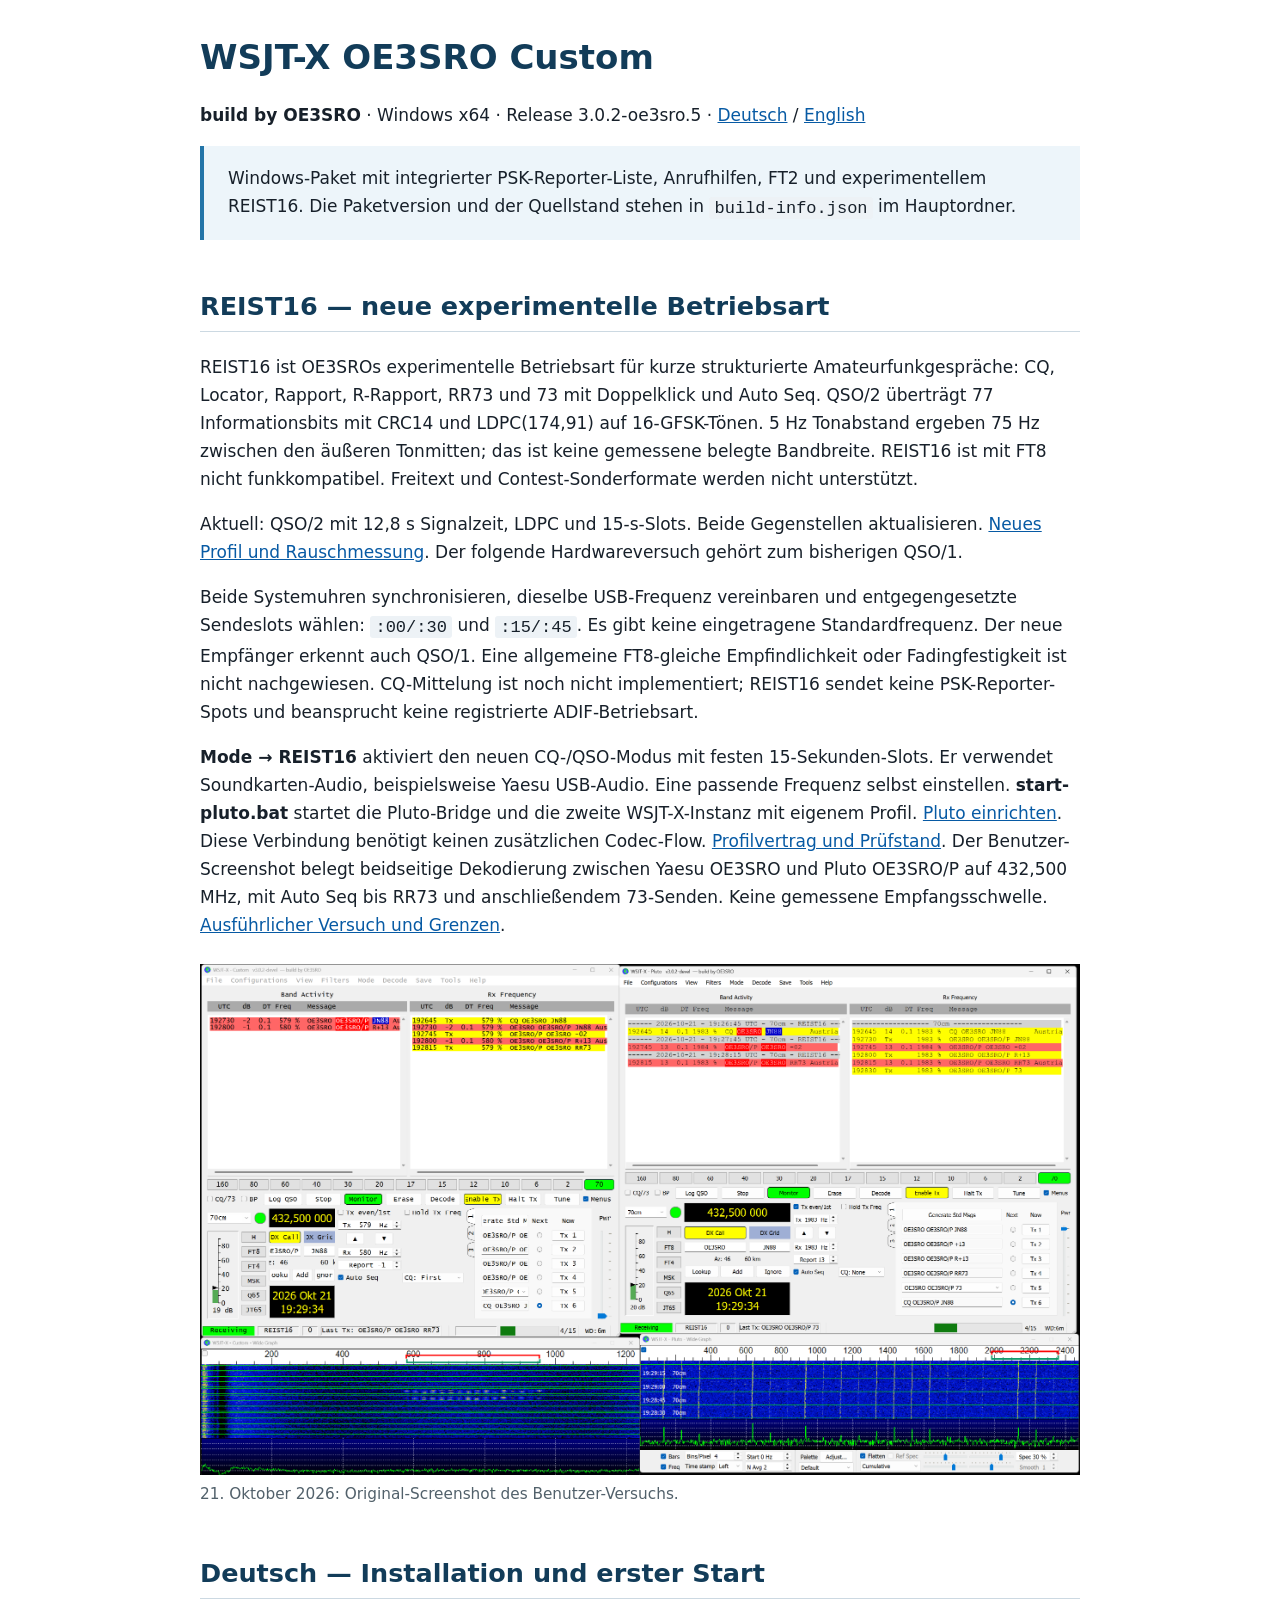
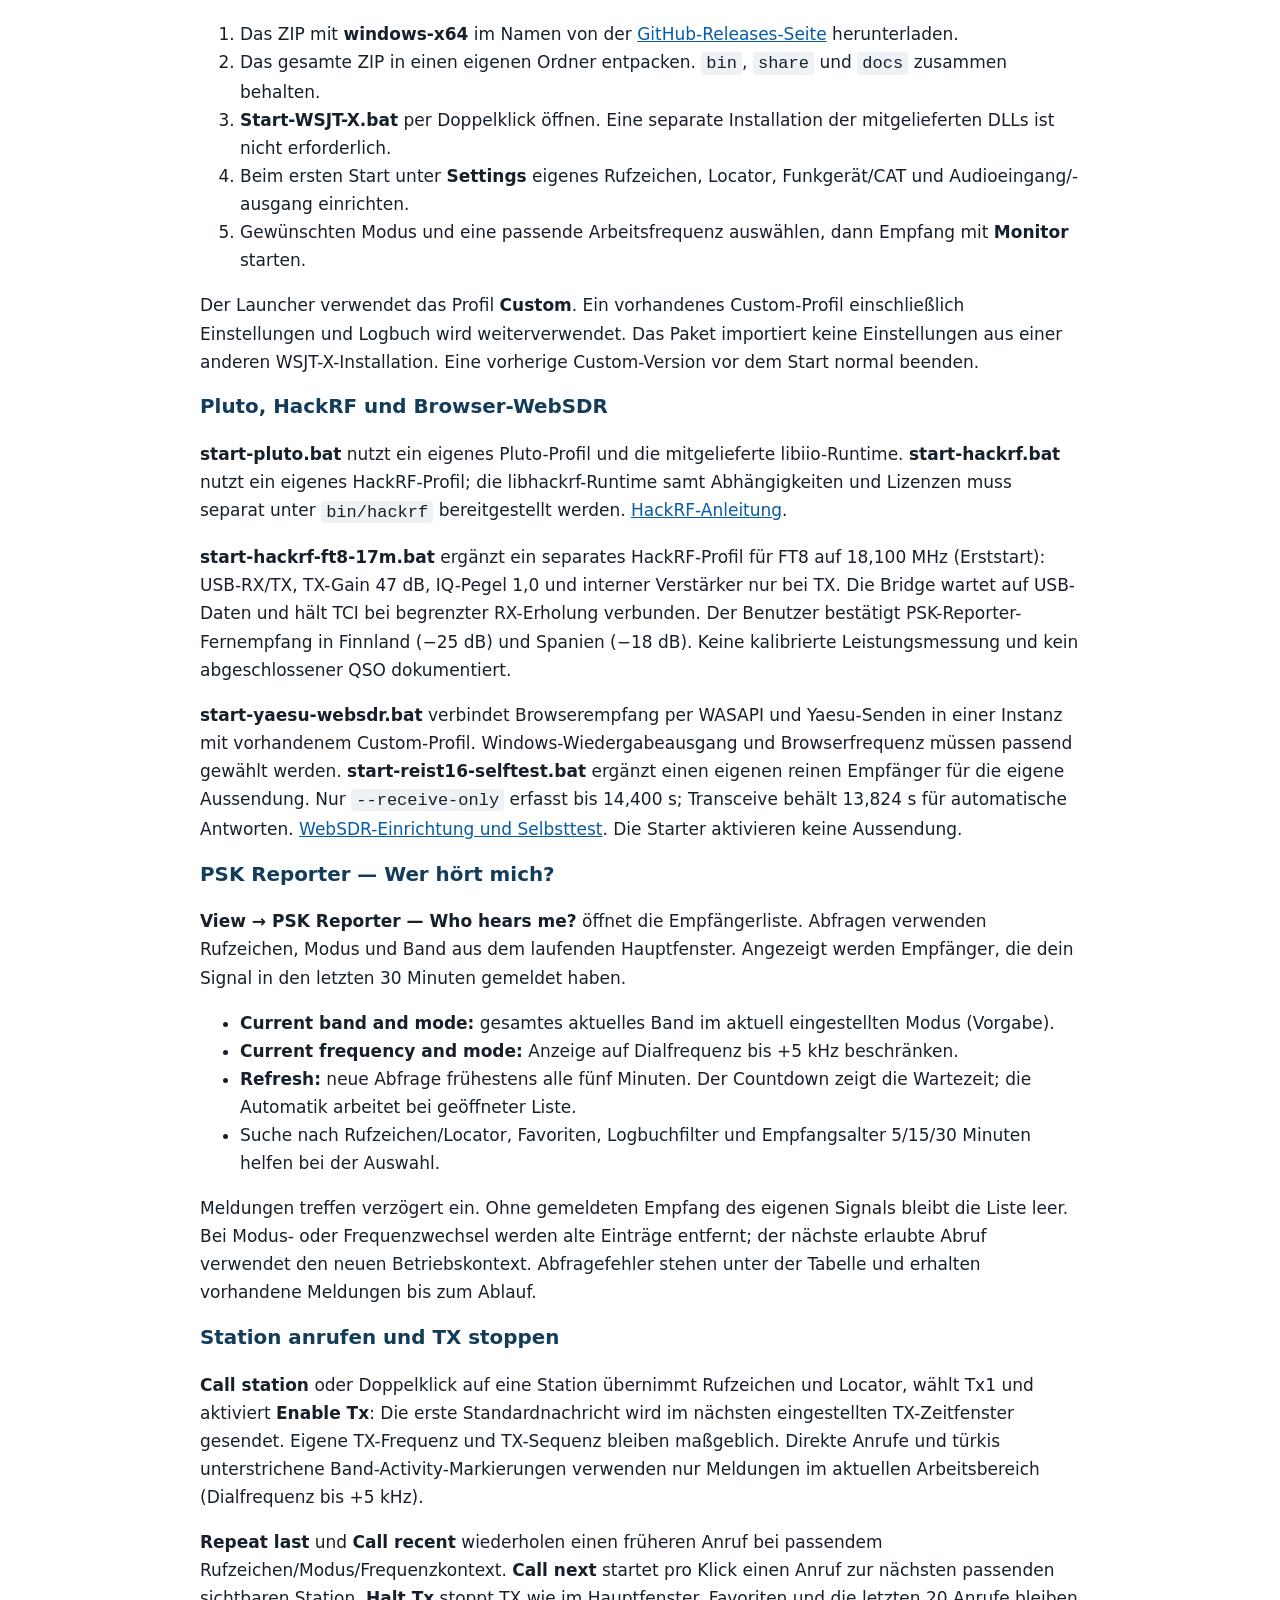
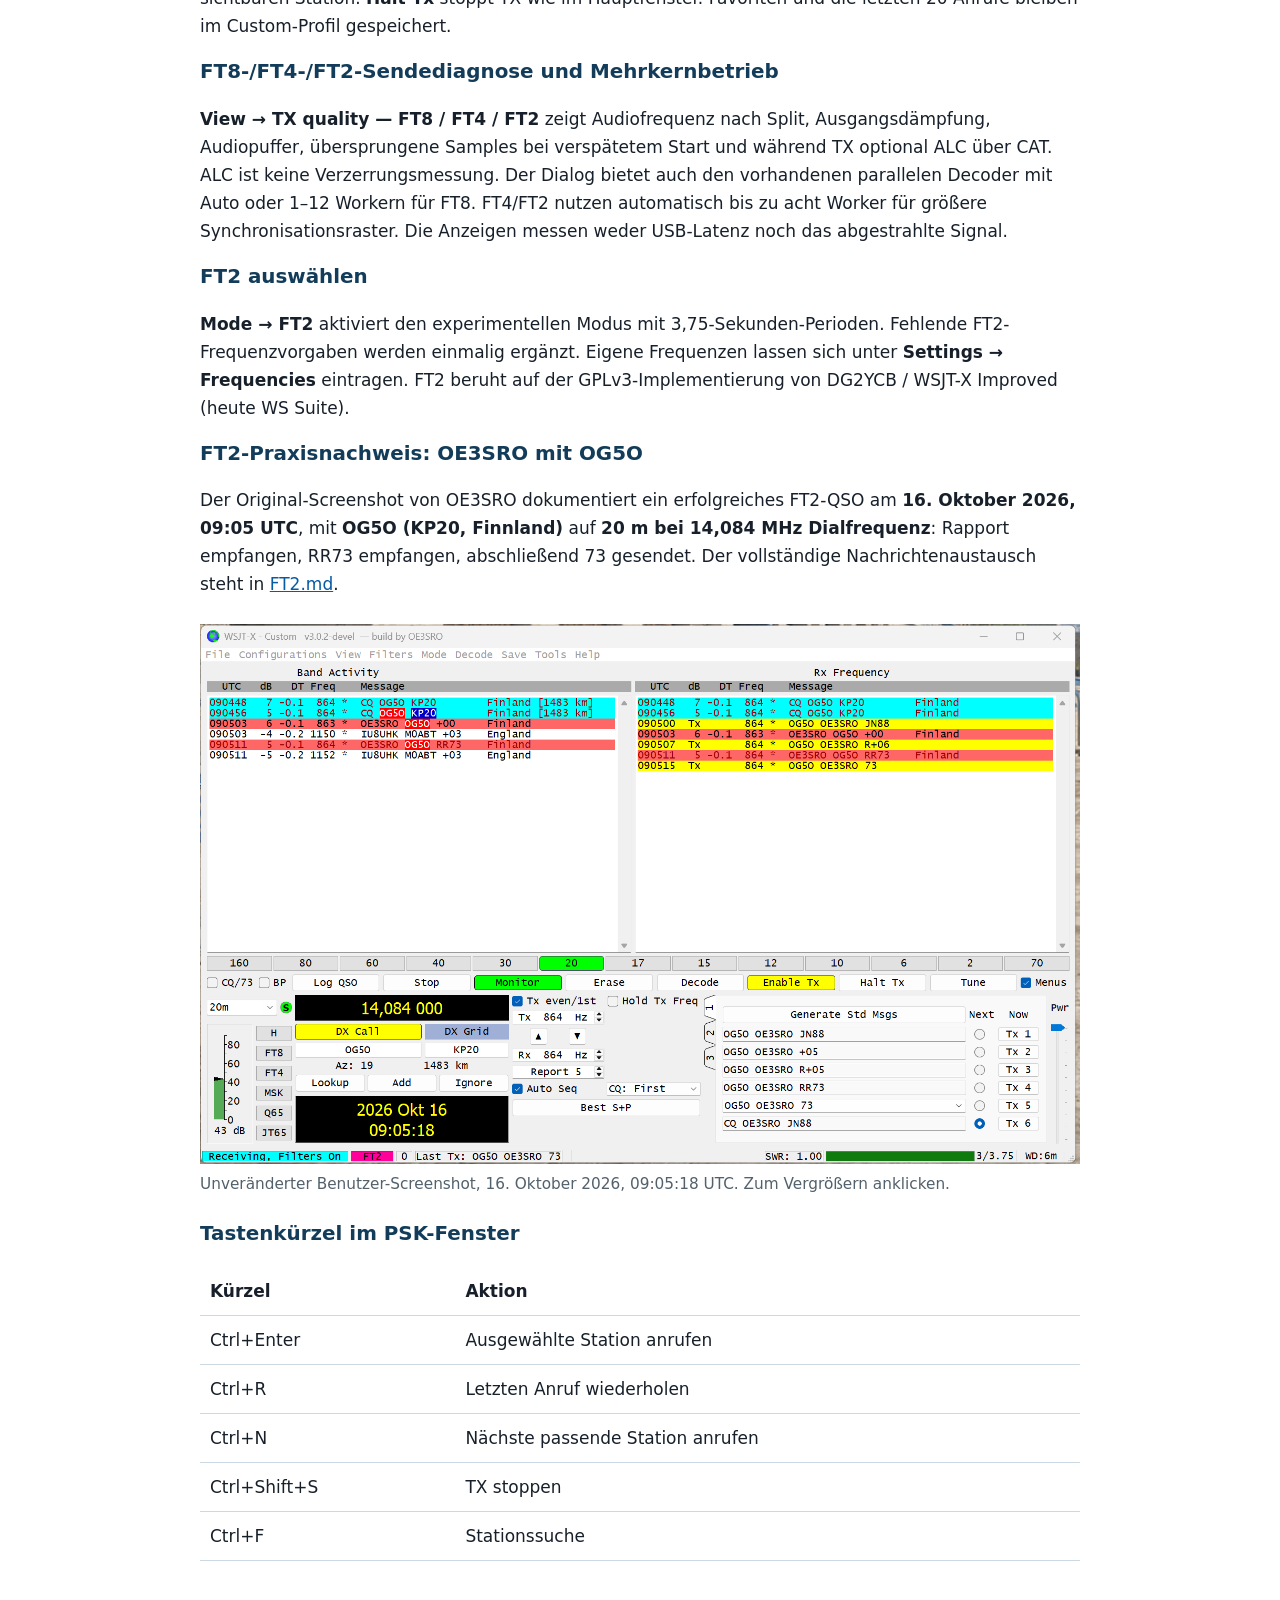
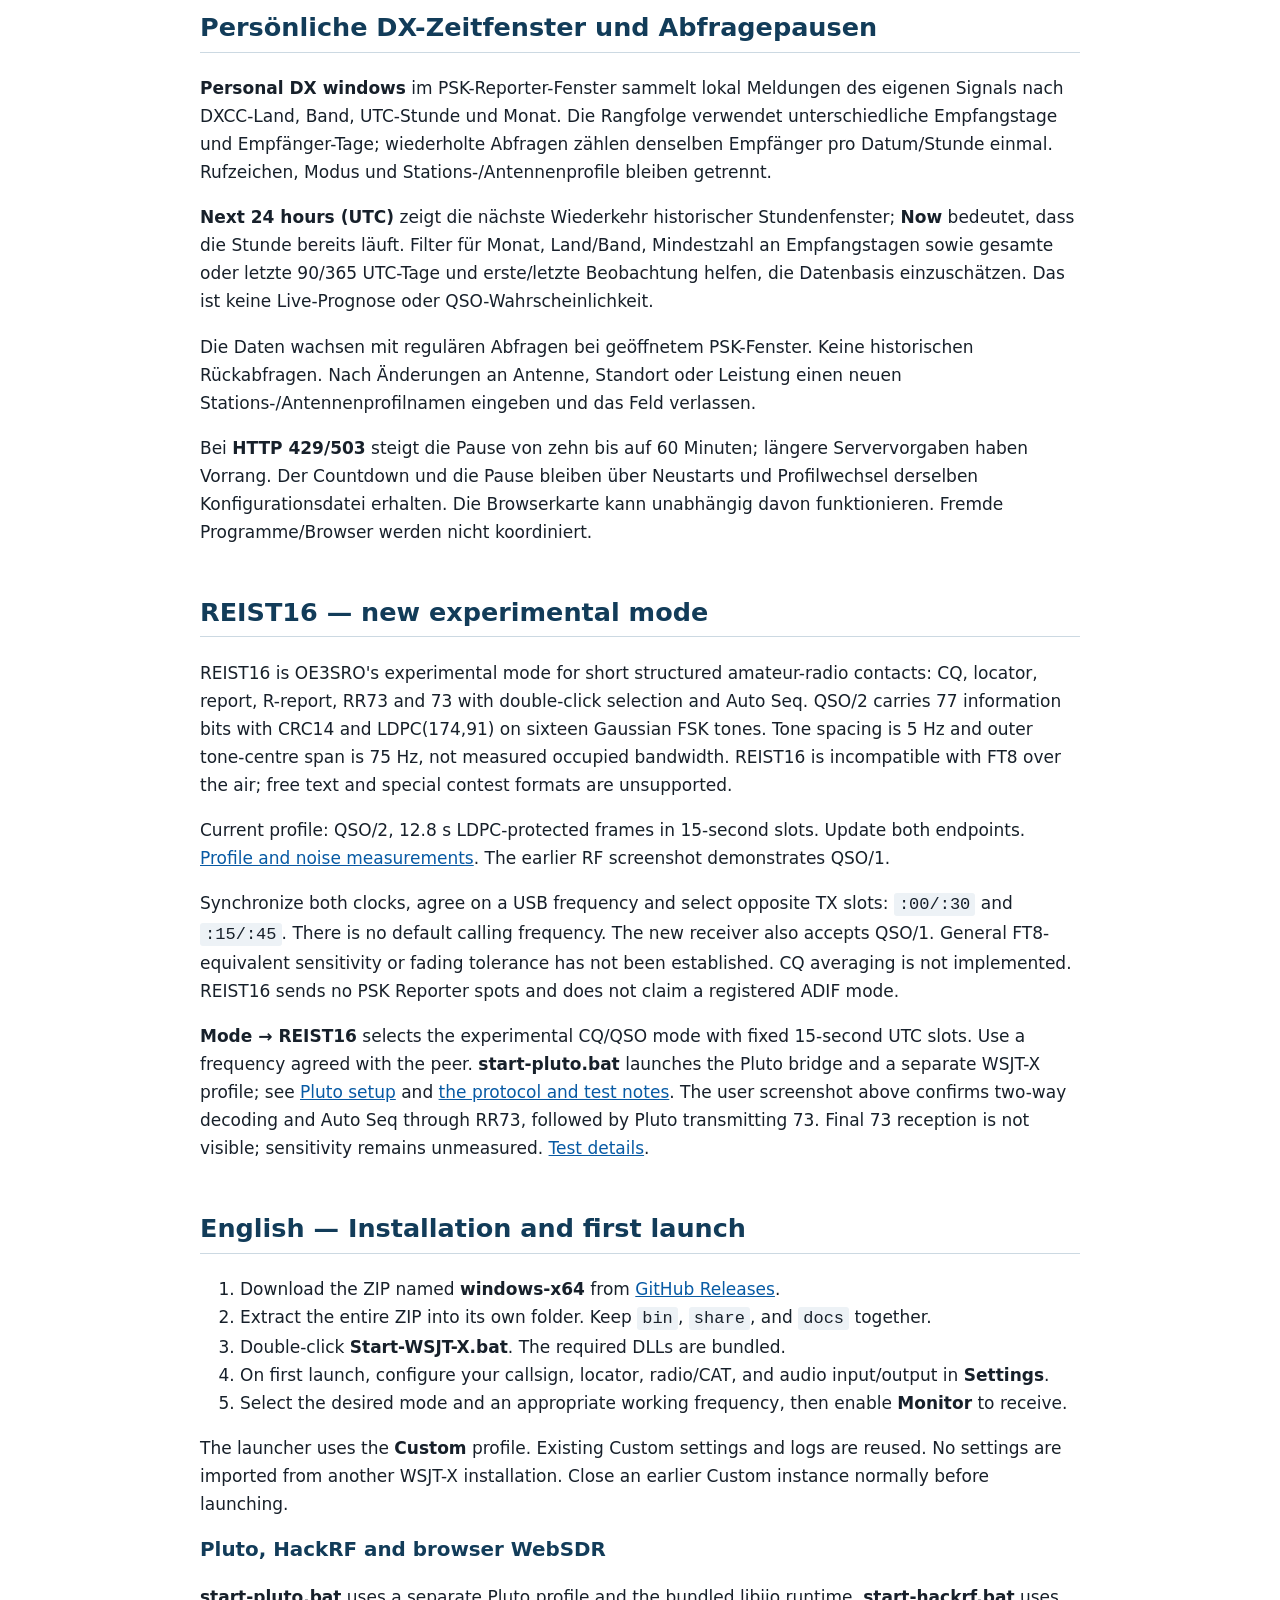
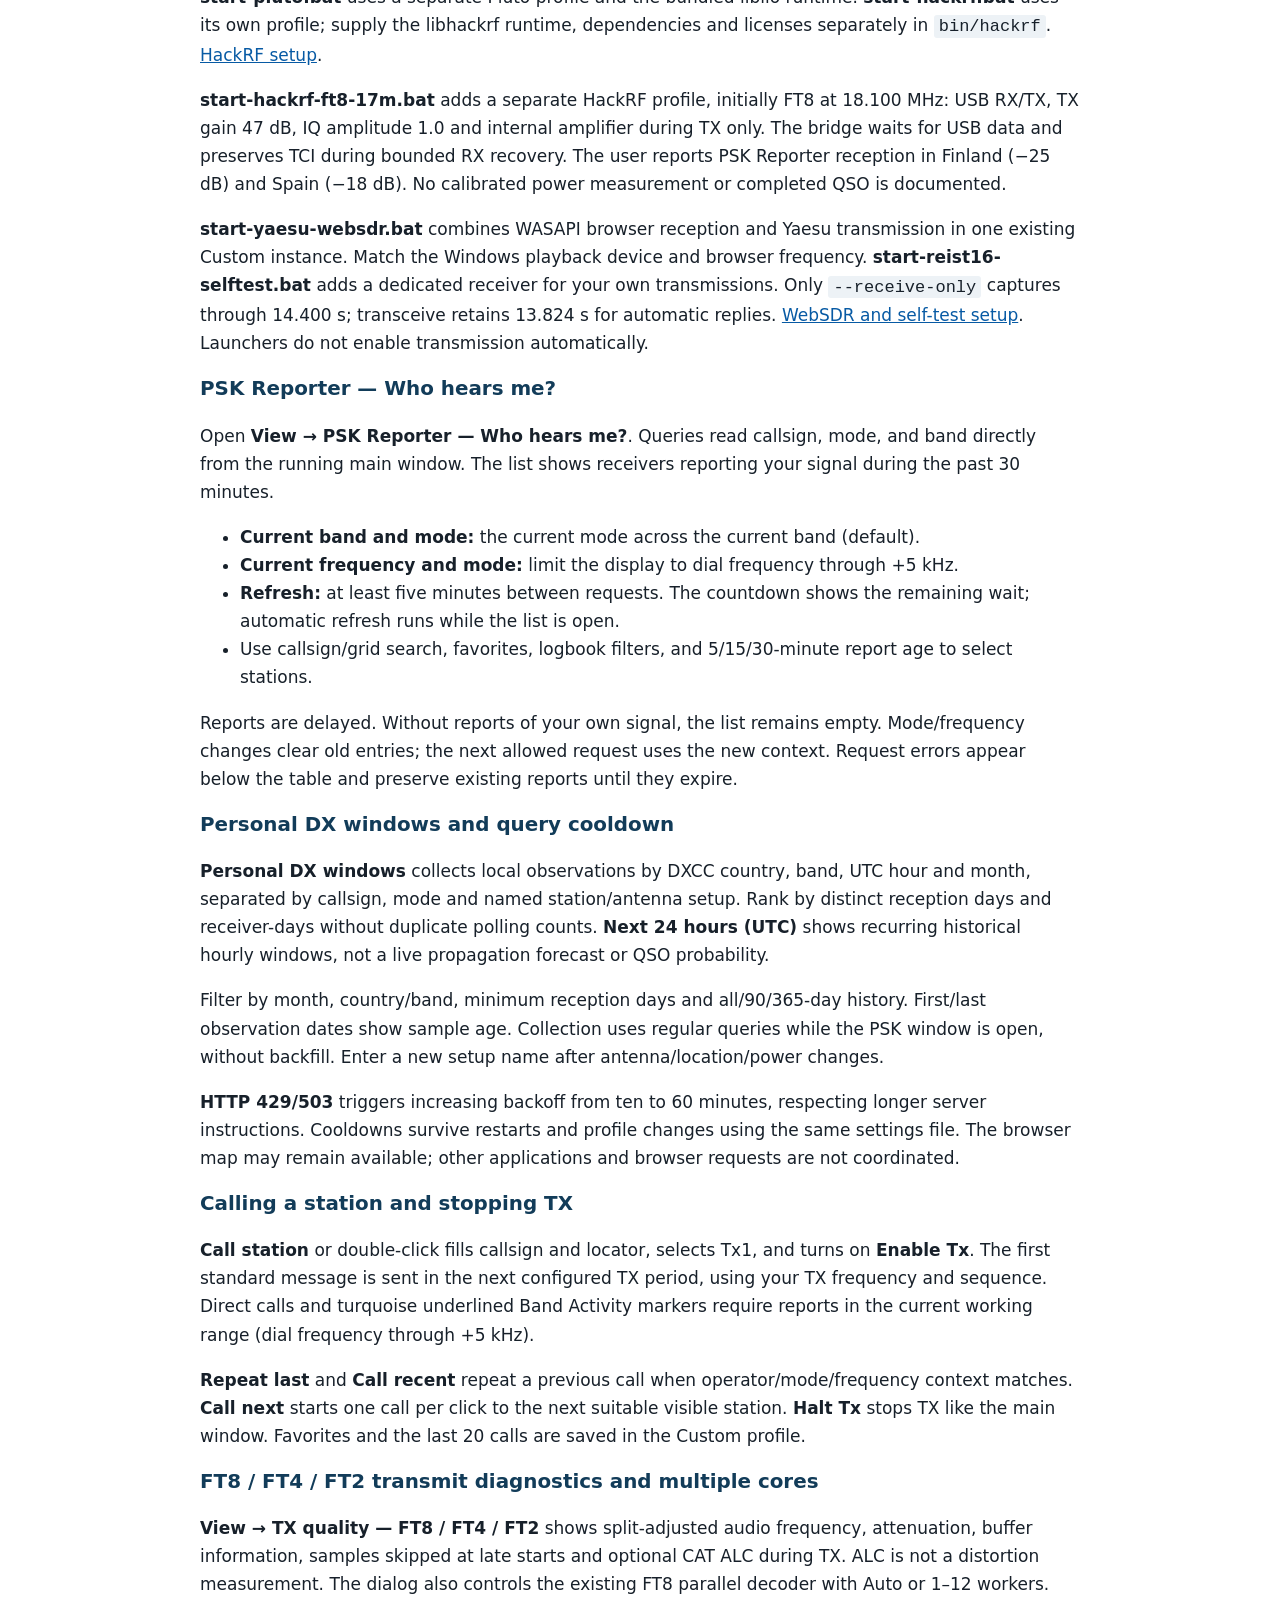
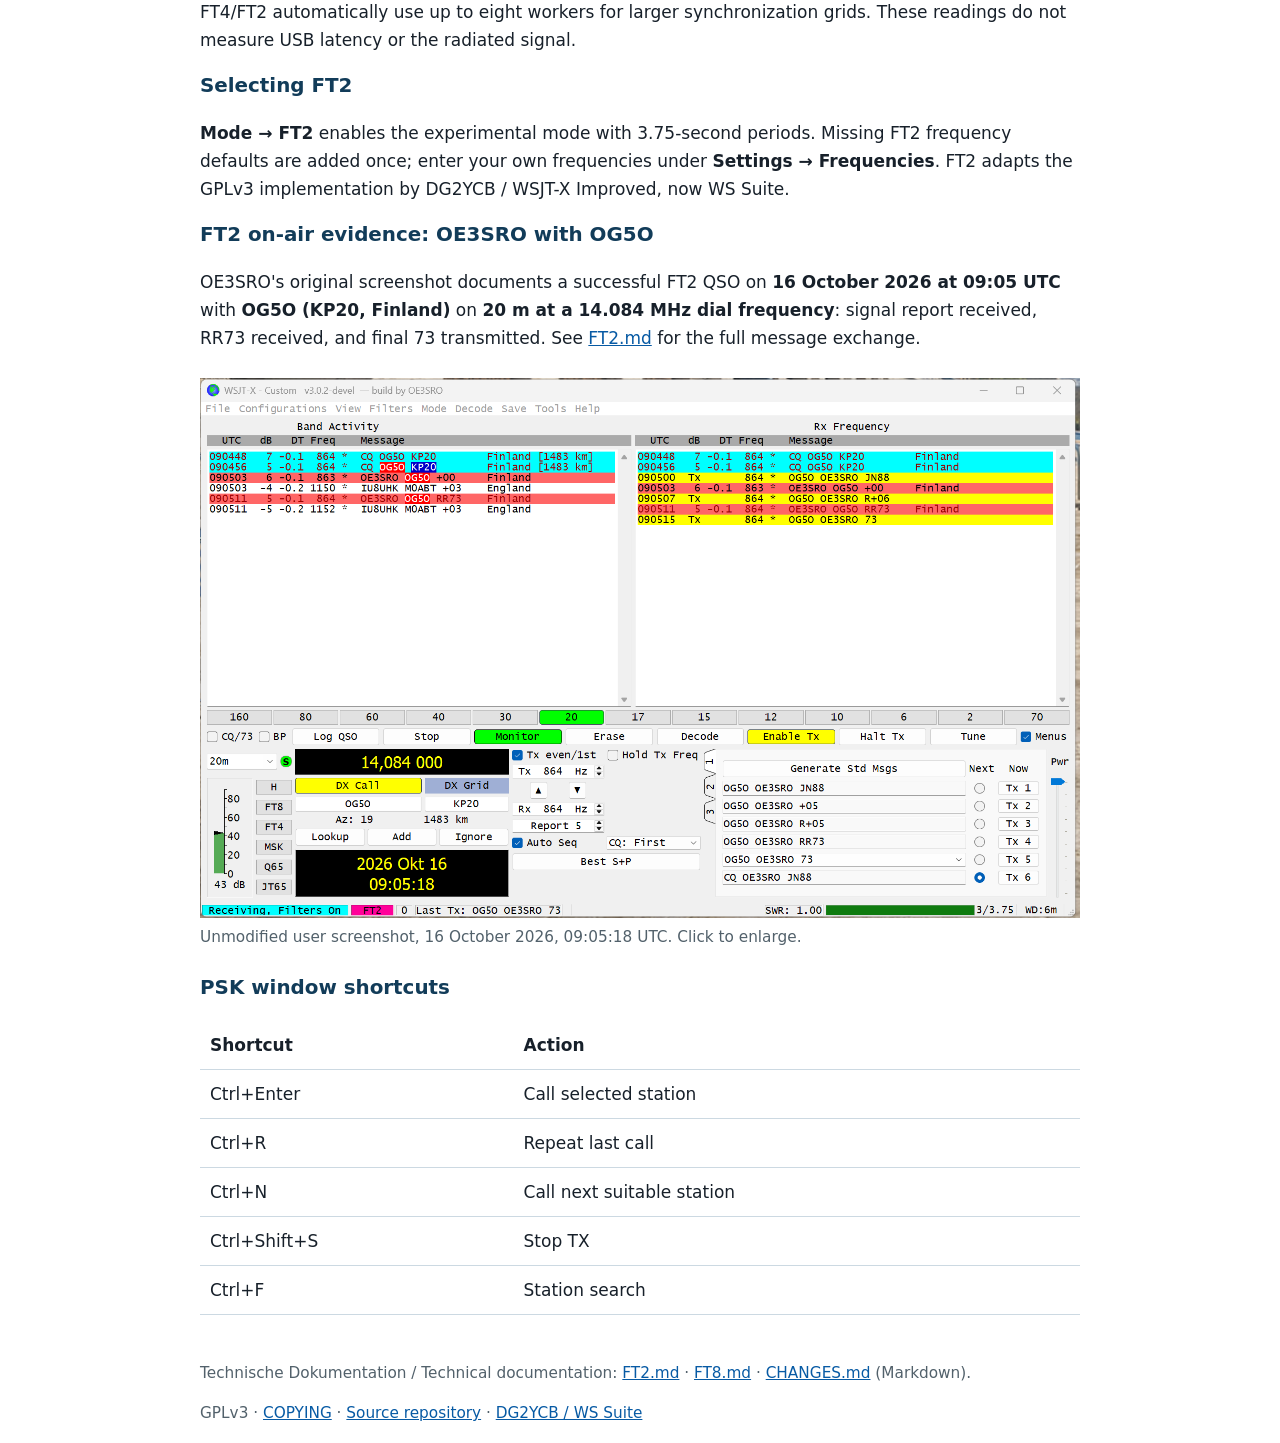
==== commit f45d2e42: "Add dedicated HackRF FT8 17m launcher and resilient USB/TCI startup Create an independent FT8 profil" ====
--- a/docs/WINDOWS-QUICKSTART.html
+++ b/docs/WINDOWS-QUICKSTART.html
@@ -60,7 +60,12 @@
     <p><strong>start-pluto.bat</strong> nutzt ein eigenes Pluto-Profil und die mitgelieferte libiio-Runtime.
       <strong>start-hackrf.bat</strong> nutzt ein eigenes HackRF-Profil; die libhackrf-Runtime samt Abhängigkeiten
       und Lizenzen muss separat unter <code>bin/hackrf</code> bereitgestellt werden.
-      <a href="HACKRF-WSJTX.txt">HackRF-Anleitung</a>. Die reale HF-Abnahme dieser HackRF-Bridge steht aus.</p>
+      <a href="HACKRF-WSJTX.txt">HackRF-Anleitung</a>.</p>
+    <p><strong>start-hackrf-ft8-17m.bat</strong> ergänzt ein separates HackRF-Profil für FT8 auf
+      18,100 MHz (Erststart): USB-RX/TX, TX-Gain 47 dB, IQ-Pegel 1,0 und interner Verstärker nur bei TX.
+      Die Bridge wartet auf USB-Daten und hält TCI bei begrenzter RX-Erholung verbunden.
+      Der Benutzer bestätigt PSK-Reporter-Fernempfang in Finnland (−25 dB) und Spanien (−18 dB).
+      Keine kalibrierte Leistungsmessung und kein abgeschlossener QSO dokumentiert.</p>
     <p><strong>start-yaesu-websdr.bat</strong> verbindet Browserempfang per WASAPI und Yaesu-Senden in einer Instanz
       mit vorhandenem Custom-Profil. Windows-Wiedergabeausgang und Browserfrequenz müssen passend gewählt werden.
       <strong>start-reist16-selftest.bat</strong> ergänzt einen eigenen reinen Empfänger für die eigene Aussendung.
@@ -170,7 +175,12 @@
     <p><strong>start-pluto.bat</strong> uses a separate Pluto profile and the bundled libiio runtime.
       <strong>start-hackrf.bat</strong> uses its own profile; supply the libhackrf runtime, dependencies
       and licenses separately in <code>bin/hackrf</code>. <a href="HACKRF-WSJTX.txt">HackRF setup</a>.
-      RF acceptance of this HackRF bridge is pending.</p>
+      </p>
+    <p><strong>start-hackrf-ft8-17m.bat</strong> adds a separate HackRF profile, initially FT8 at
+      18.100 MHz: USB RX/TX, TX gain 47 dB, IQ amplitude 1.0 and internal amplifier during TX only.
+      The bridge waits for USB data and preserves TCI during bounded RX recovery.
+      The user reports PSK Reporter reception in Finland (−25 dB) and Spain (−18 dB).
+      No calibrated power measurement or completed QSO is documented.</p>
     <p><strong>start-yaesu-websdr.bat</strong> combines WASAPI browser reception and Yaesu transmission in one
       existing Custom instance. Match the Windows playback device and browser frequency.
       <strong>start-reist16-selftest.bat</strong> adds a dedicated receiver for your own transmissions.
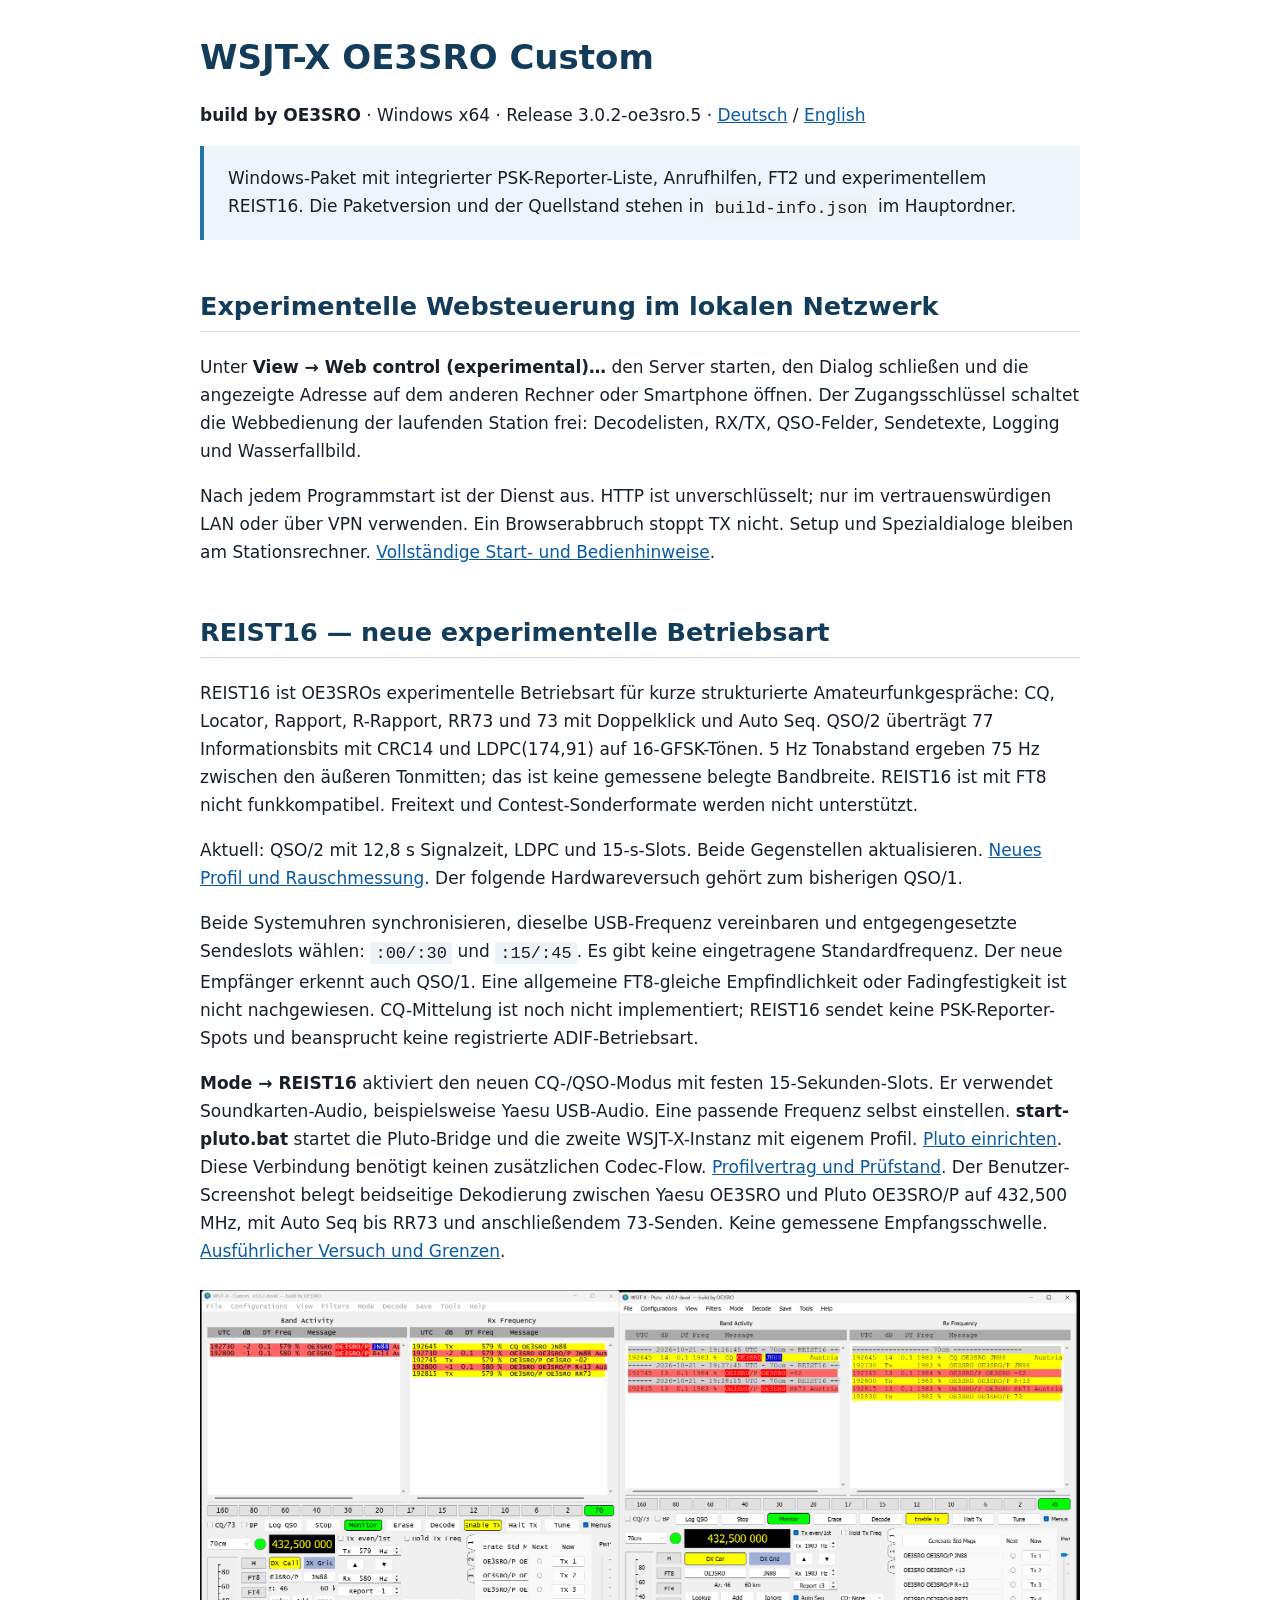
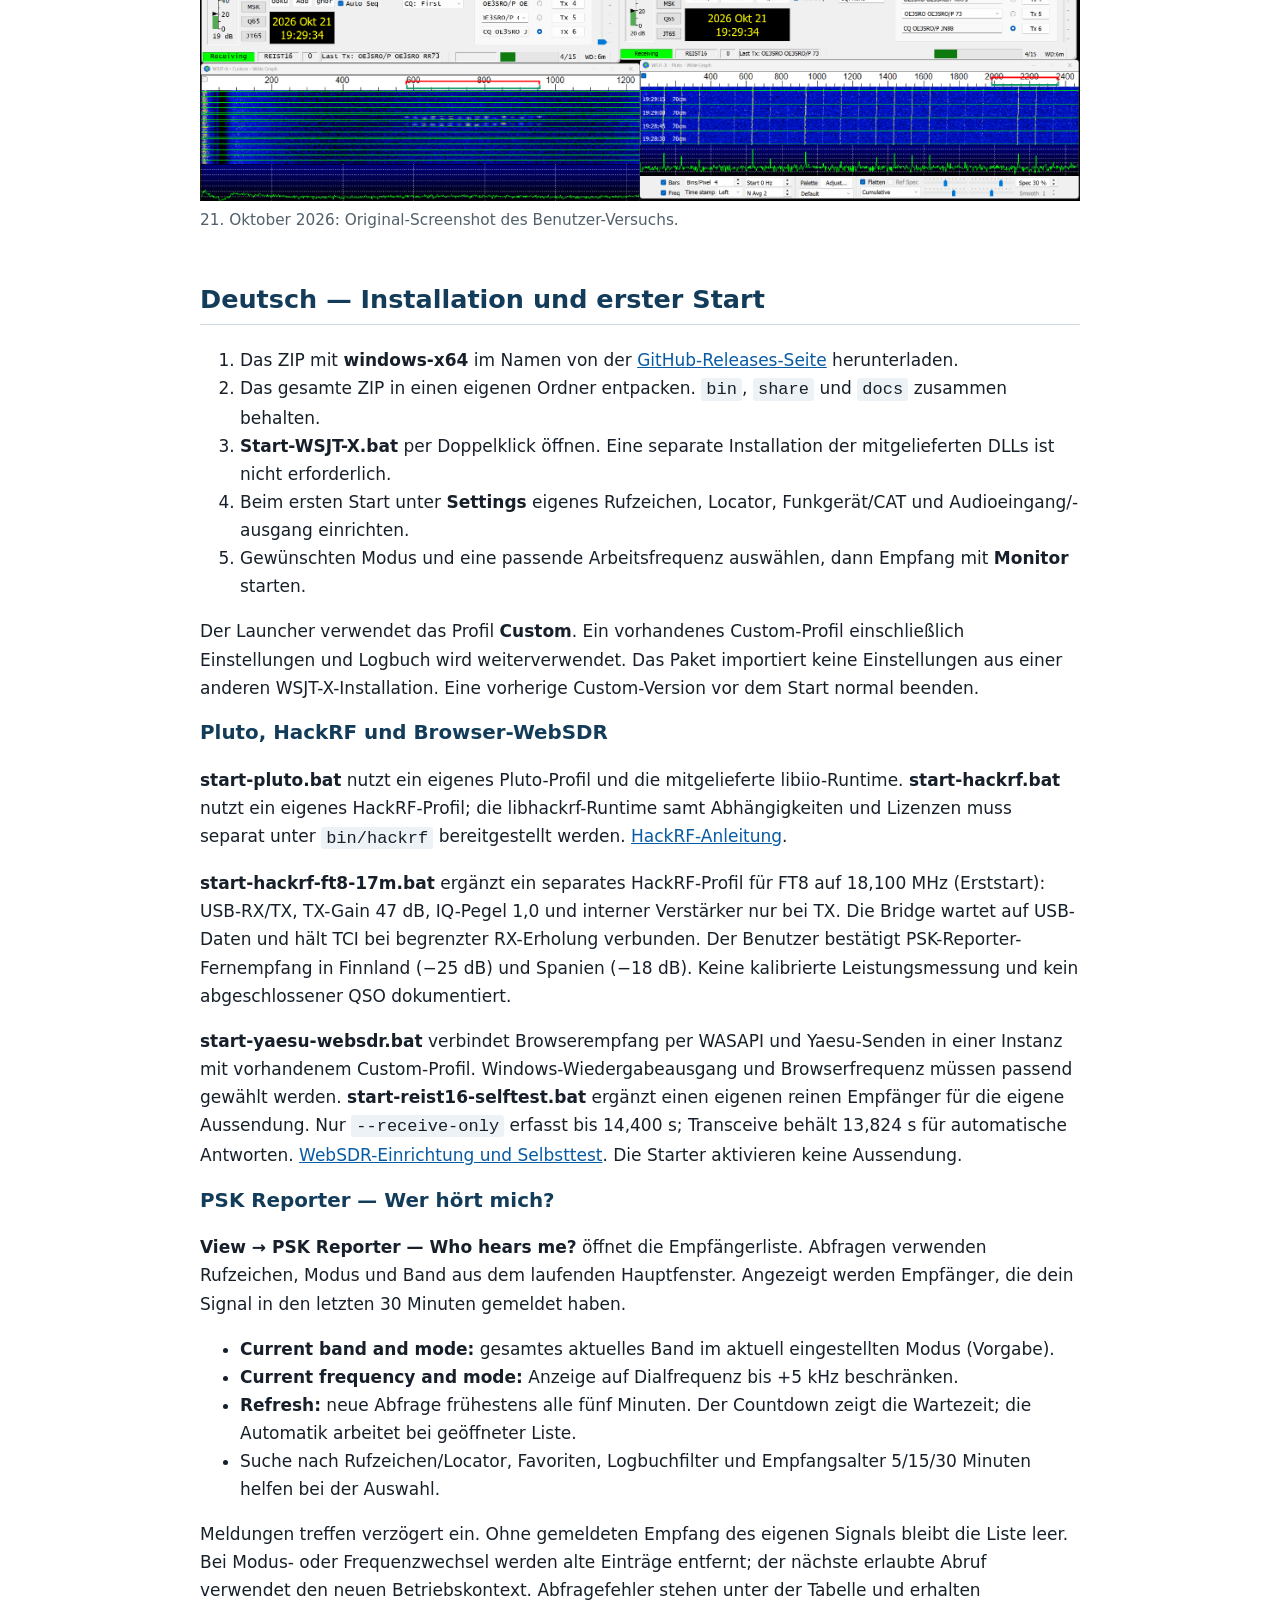
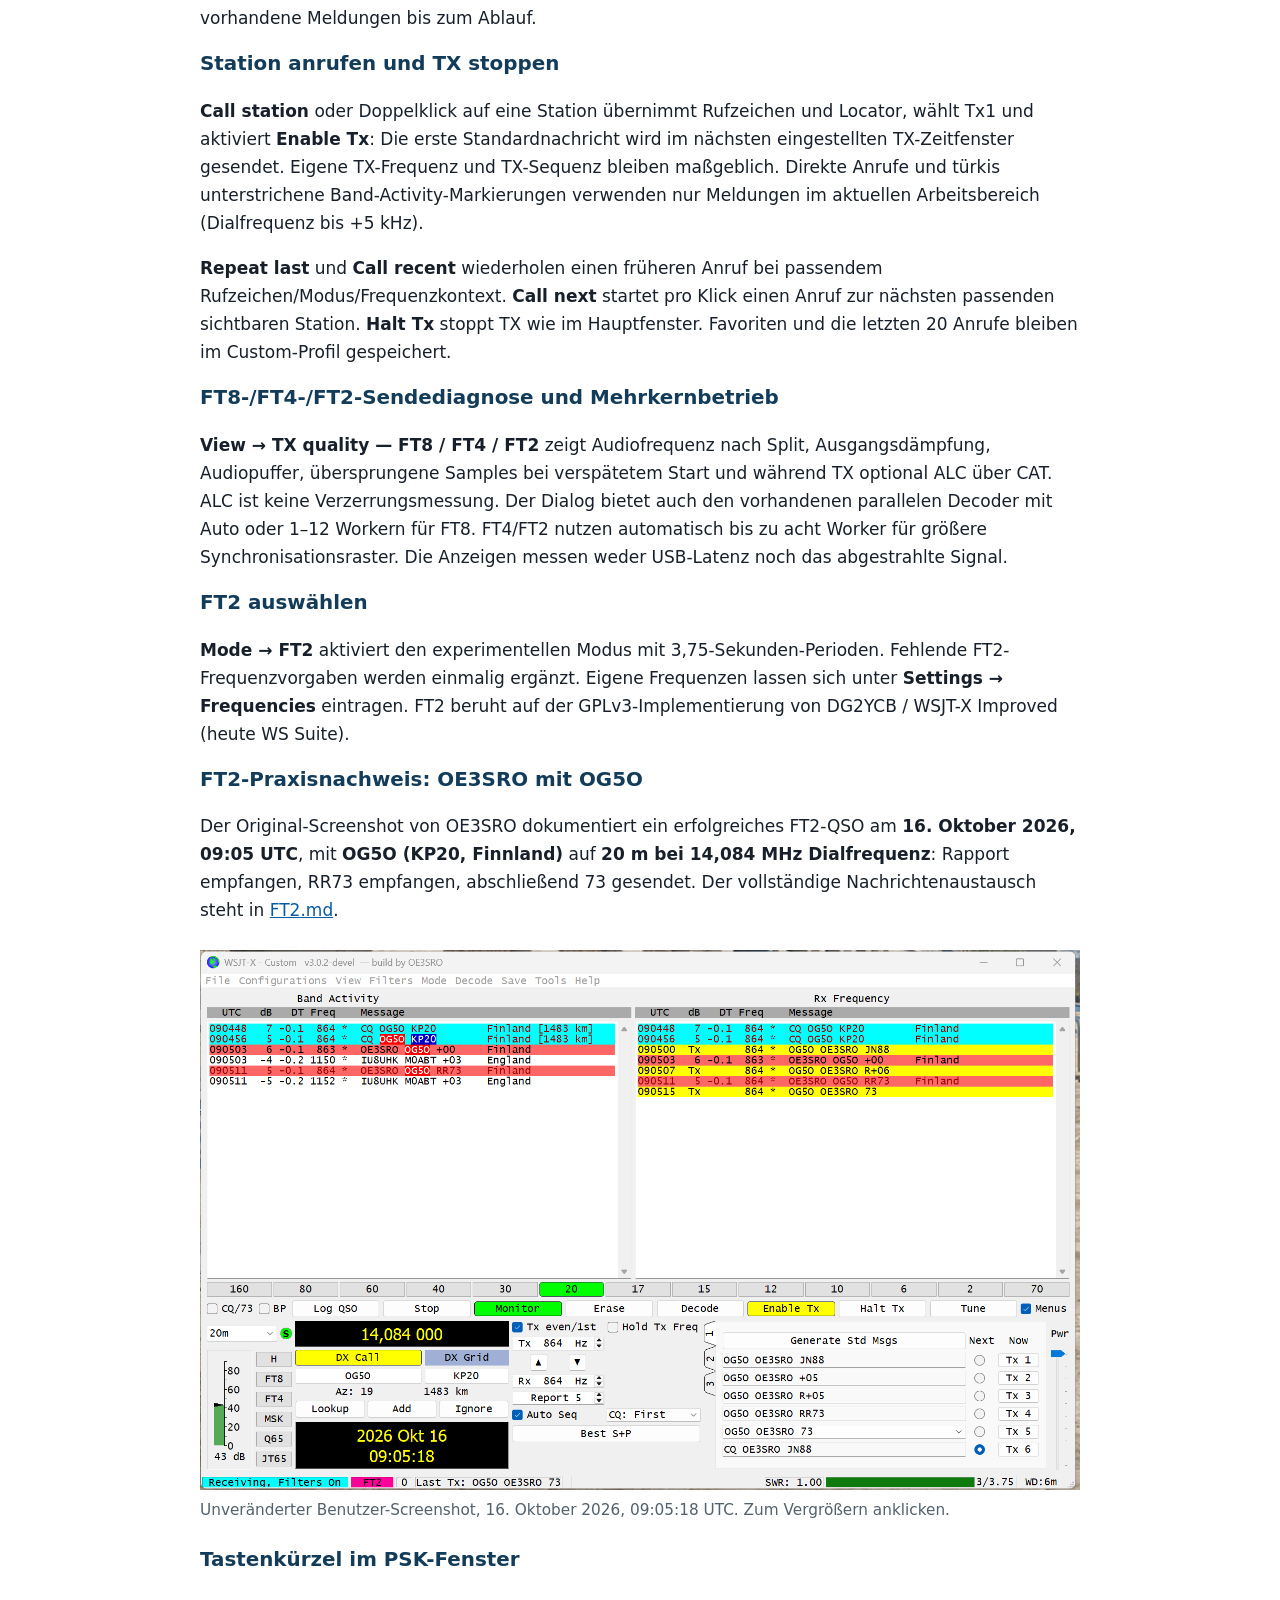
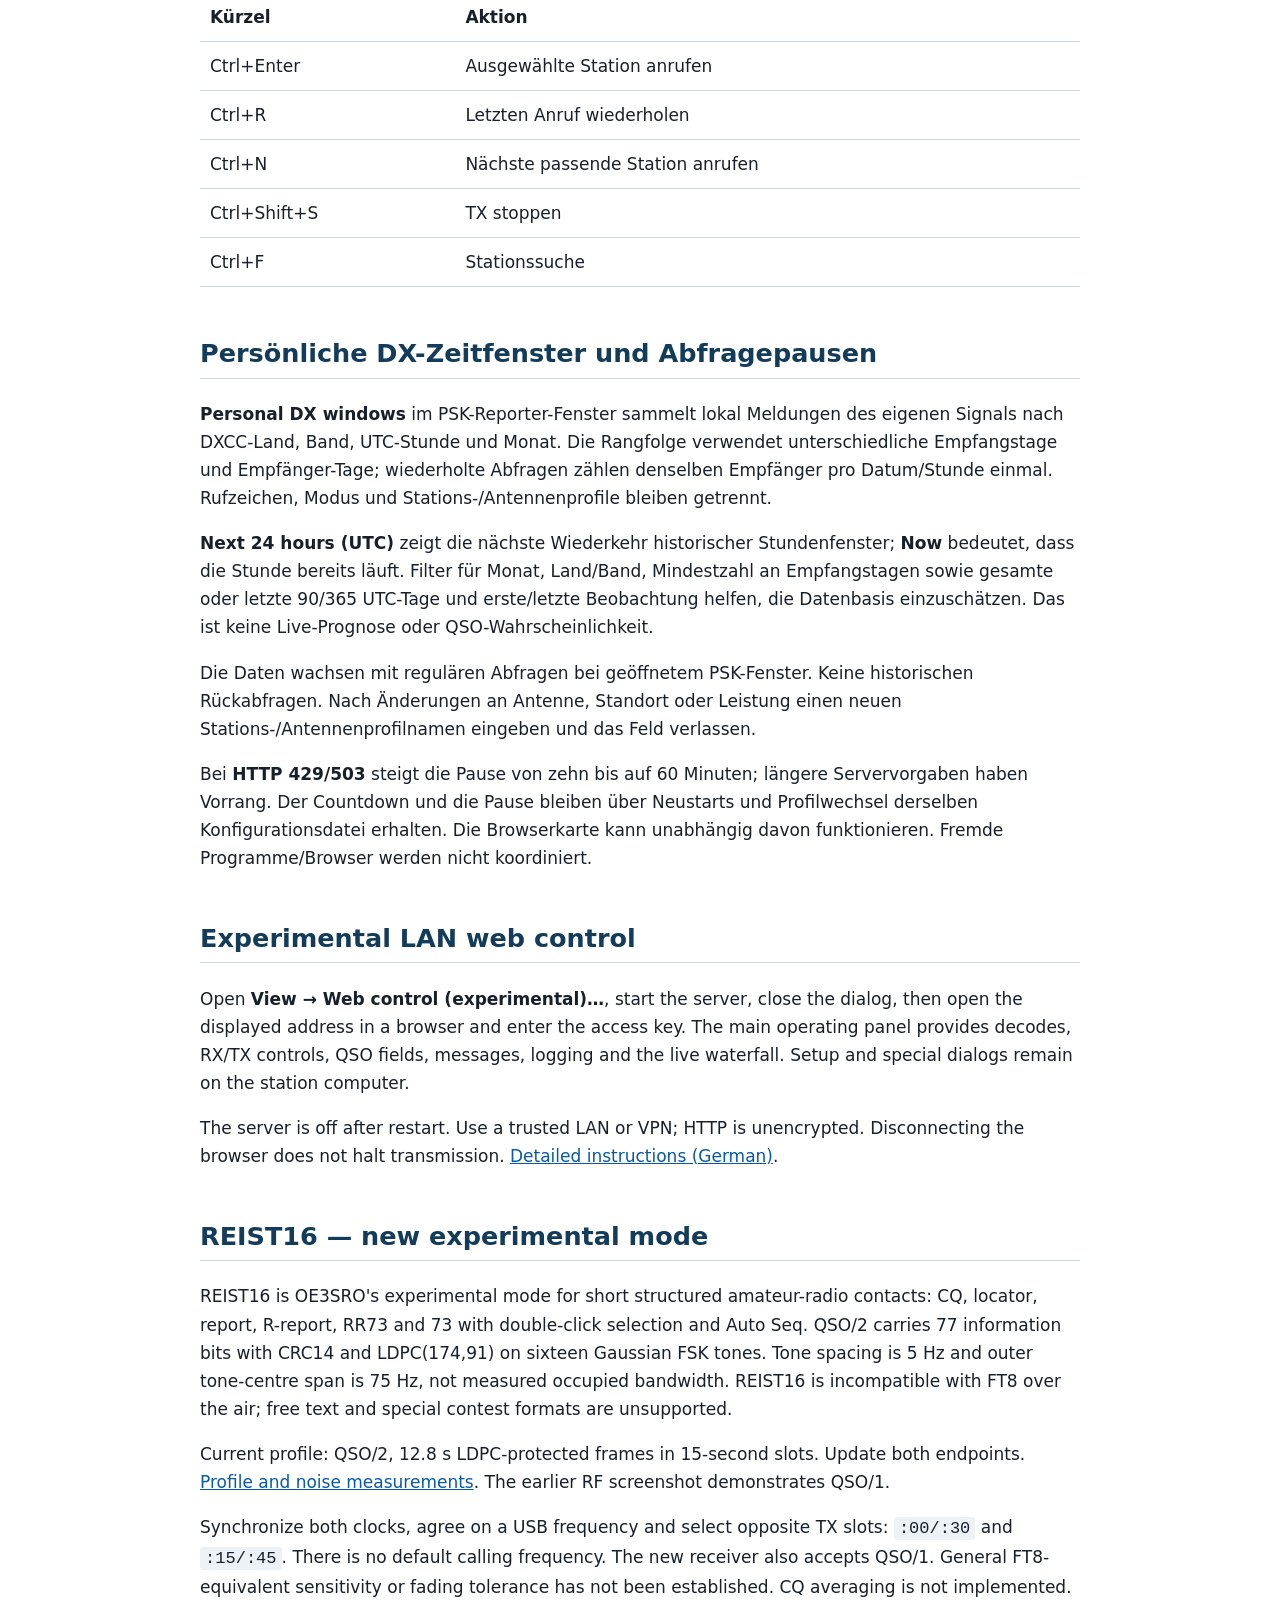
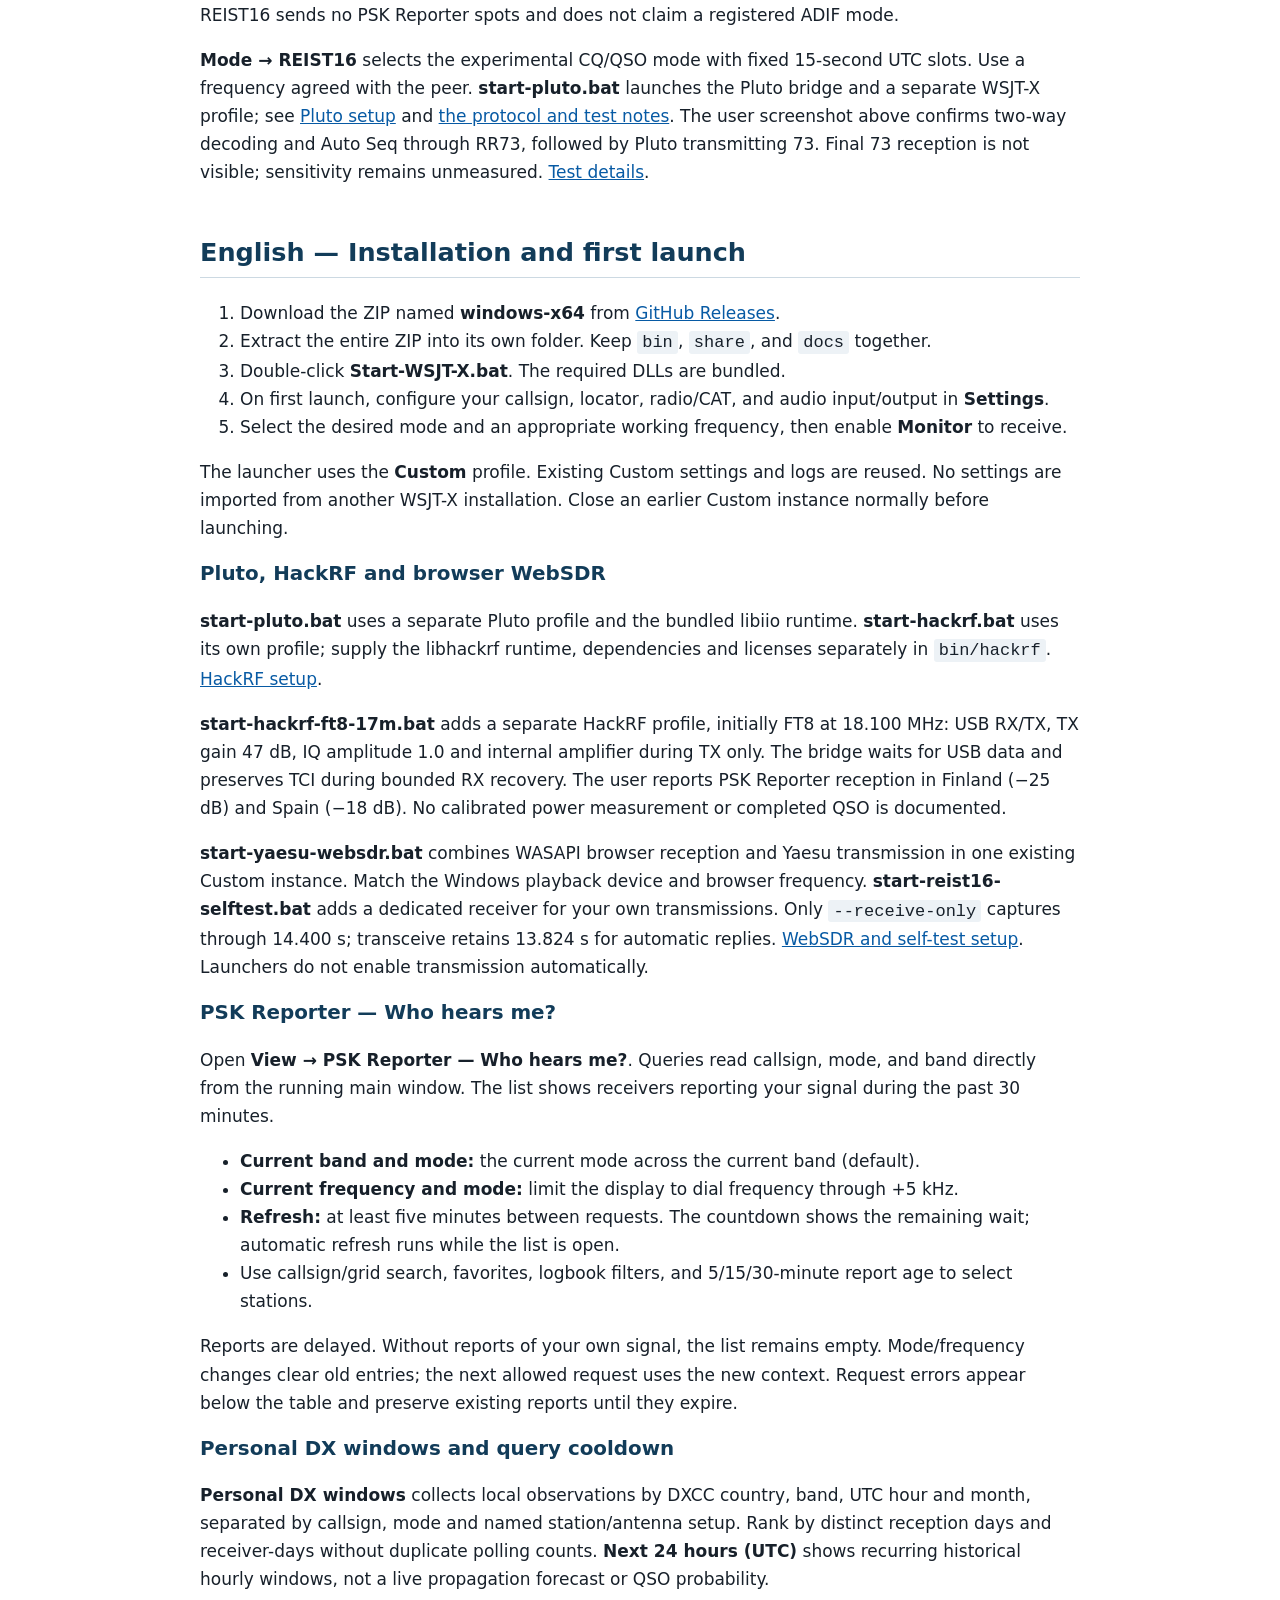
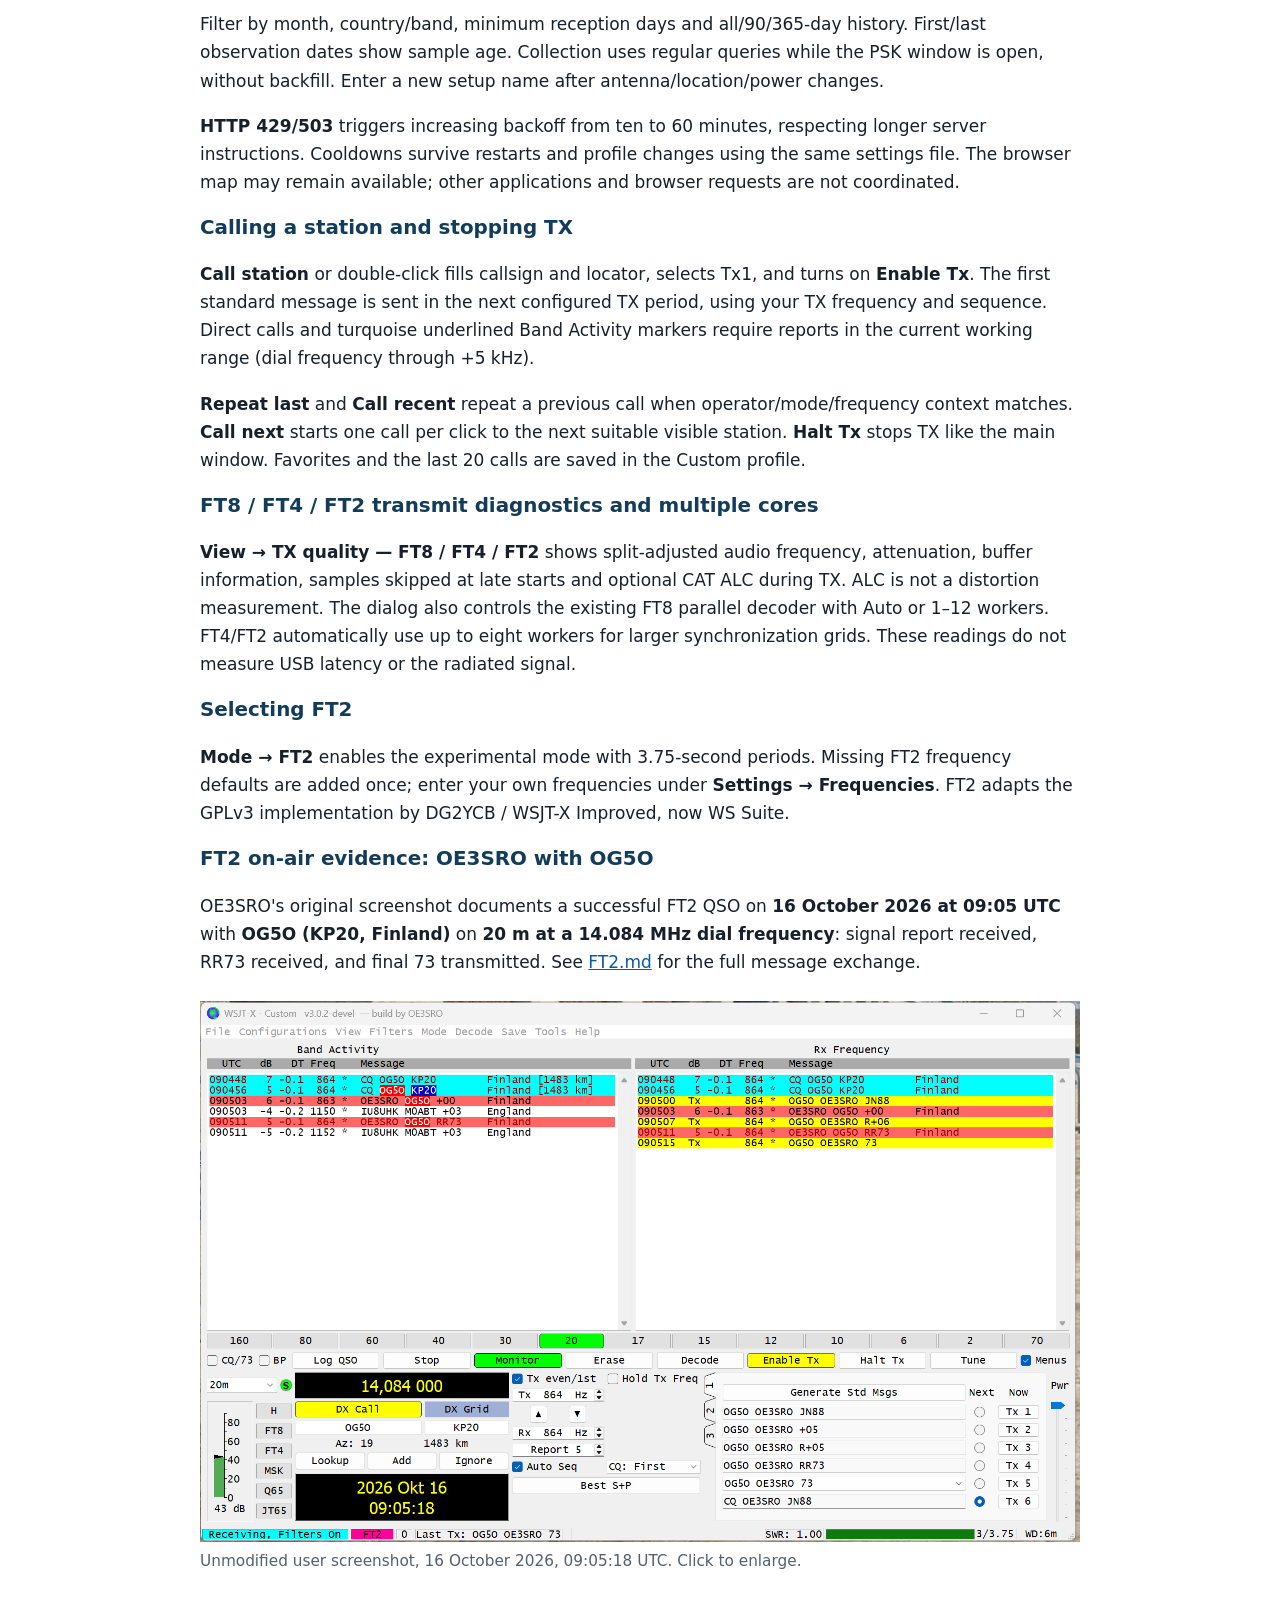
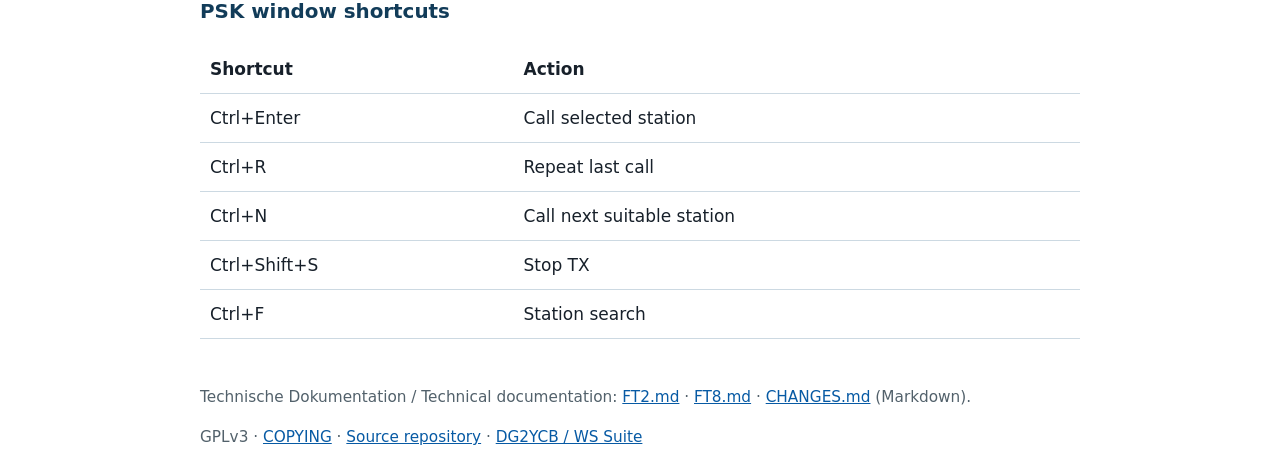
==== commit 737d217f: "Add experimental LAN web control for WSJT-X" ====
--- a/docs/WINDOWS-QUICKSTART.html
+++ b/docs/WINDOWS-QUICKSTART.html
@@ -21,6 +21,15 @@
     Die Paketversion und der Quellstand stehen in <code>build-info.json</code> im Hauptordner.</div>
 
   <section id="deutsch">
+    <h2>Experimentelle Websteuerung im lokalen Netzwerk</h2>
+    <p>Unter <strong>View → Web control (experimental)…</strong> den Server starten, den Dialog schließen
+      und die angezeigte Adresse auf dem anderen Rechner oder Smartphone öffnen.
+      Der Zugangsschlüssel schaltet die Webbedienung der laufenden Station frei:
+      Decodelisten, RX/TX, QSO-Felder, Sendetexte, Logging und Wasserfallbild.</p>
+    <p>Nach jedem Programmstart ist der Dienst aus. HTTP ist unverschlüsselt;
+      nur im vertrauenswürdigen LAN oder über VPN verwenden. Ein Browserabbruch
+      stoppt TX nicht. Setup und Spezialdialoge bleiben am Stationsrechner.
+      <a href="WEB-CONTROL.txt">Vollständige Start- und Bedienhinweise</a>.</p>
     <h2>REIST16 — neue experimentelle Betriebsart</h2>
     <p>REIST16 ist OE3SROs experimentelle Betriebsart für kurze strukturierte Amateurfunkgespräche:
       CQ, Locator, Rapport, R-Rapport, RR73 und 73 mit Doppelklick und Auto Seq.
@@ -141,6 +150,15 @@
   </section>
 
   <section id="english" lang="en">
+    <h2>Experimental LAN web control</h2>
+    <p>Open <strong>View → Web control (experimental)…</strong>, start the server, close the dialog,
+      then open the displayed address in a browser and enter the access key.
+      The main operating panel provides decodes, RX/TX controls, QSO fields,
+      messages, logging and the live waterfall. Setup and special dialogs remain
+      on the station computer.</p>
+    <p>The server is off after restart. Use a trusted LAN or VPN; HTTP is unencrypted.
+      Disconnecting the browser does not halt transmission.
+      <a href="WEB-CONTROL.txt">Detailed instructions (German)</a>.</p>
     <h2>REIST16 — new experimental mode</h2>
     <p>REIST16 is OE3SRO's experimental mode for short structured amateur-radio contacts:
       CQ, locator, report, R-report, RR73 and 73 with double-click selection and Auto Seq.
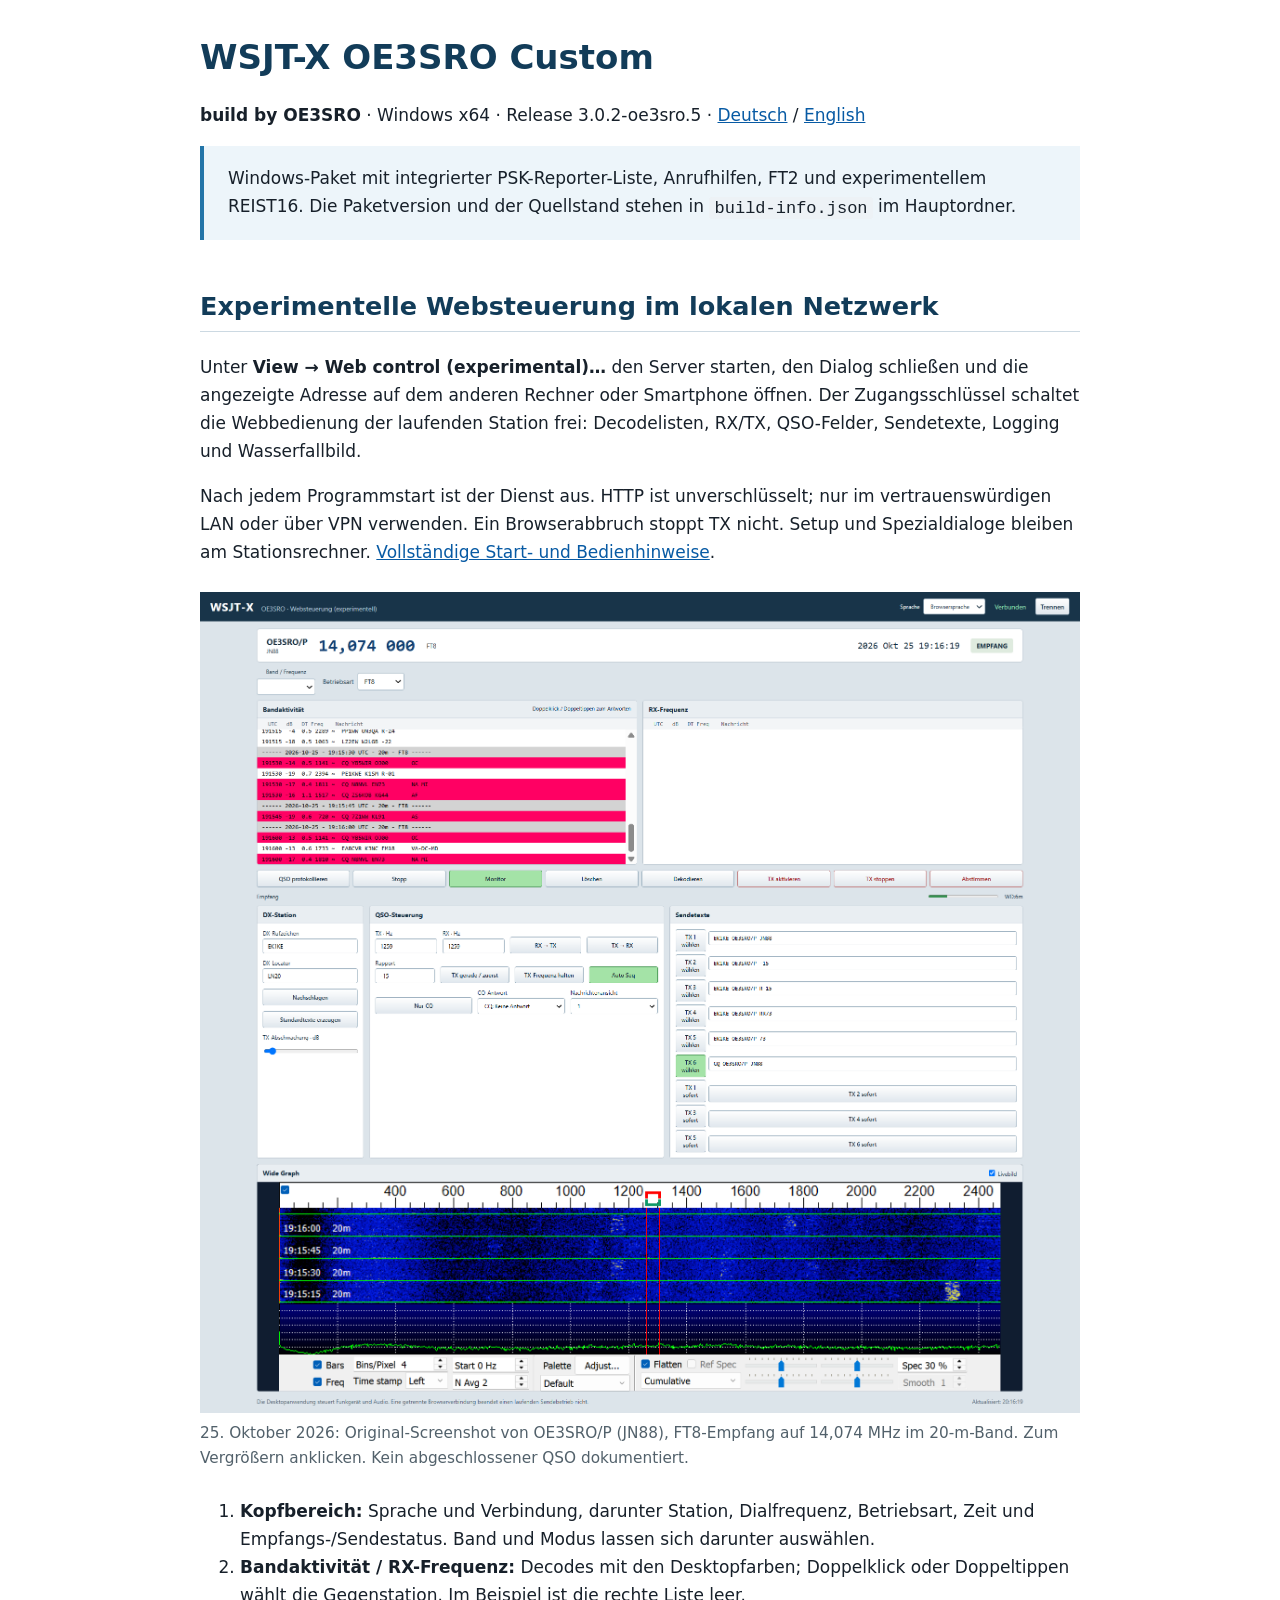
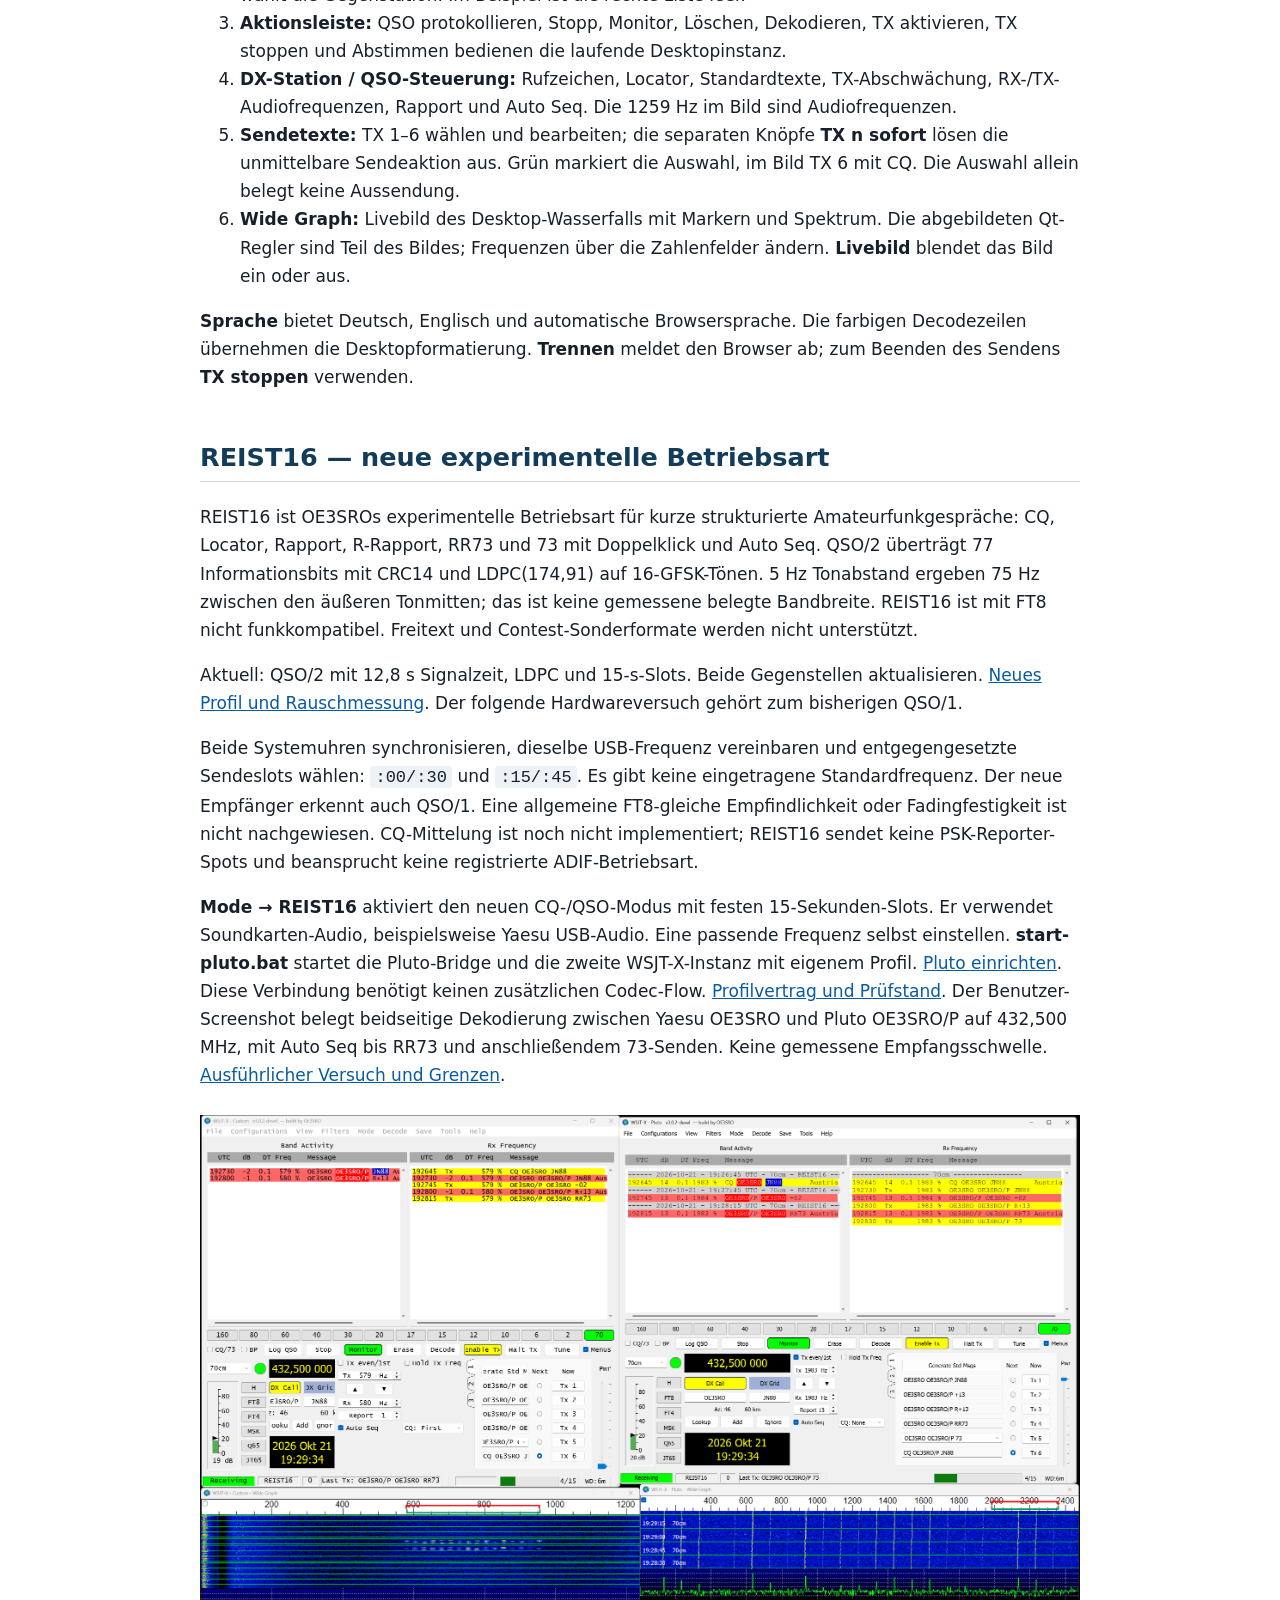
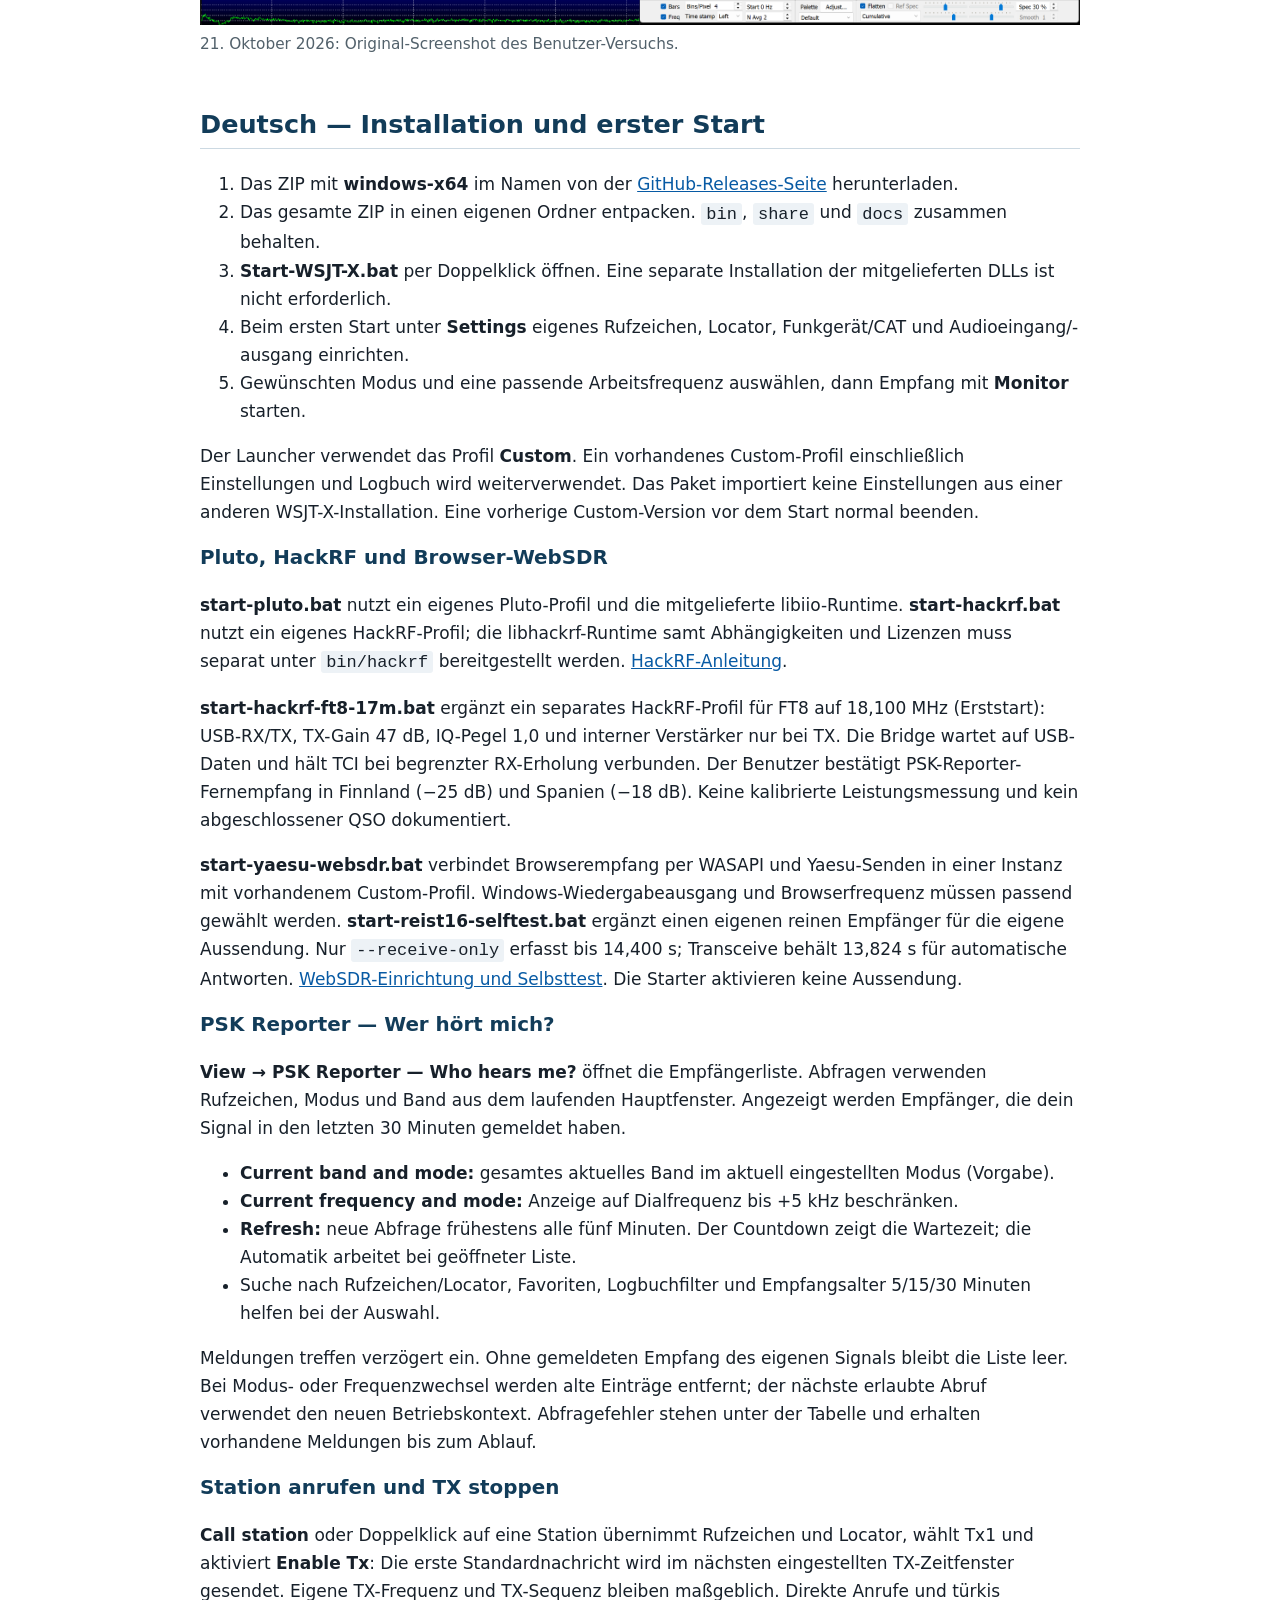
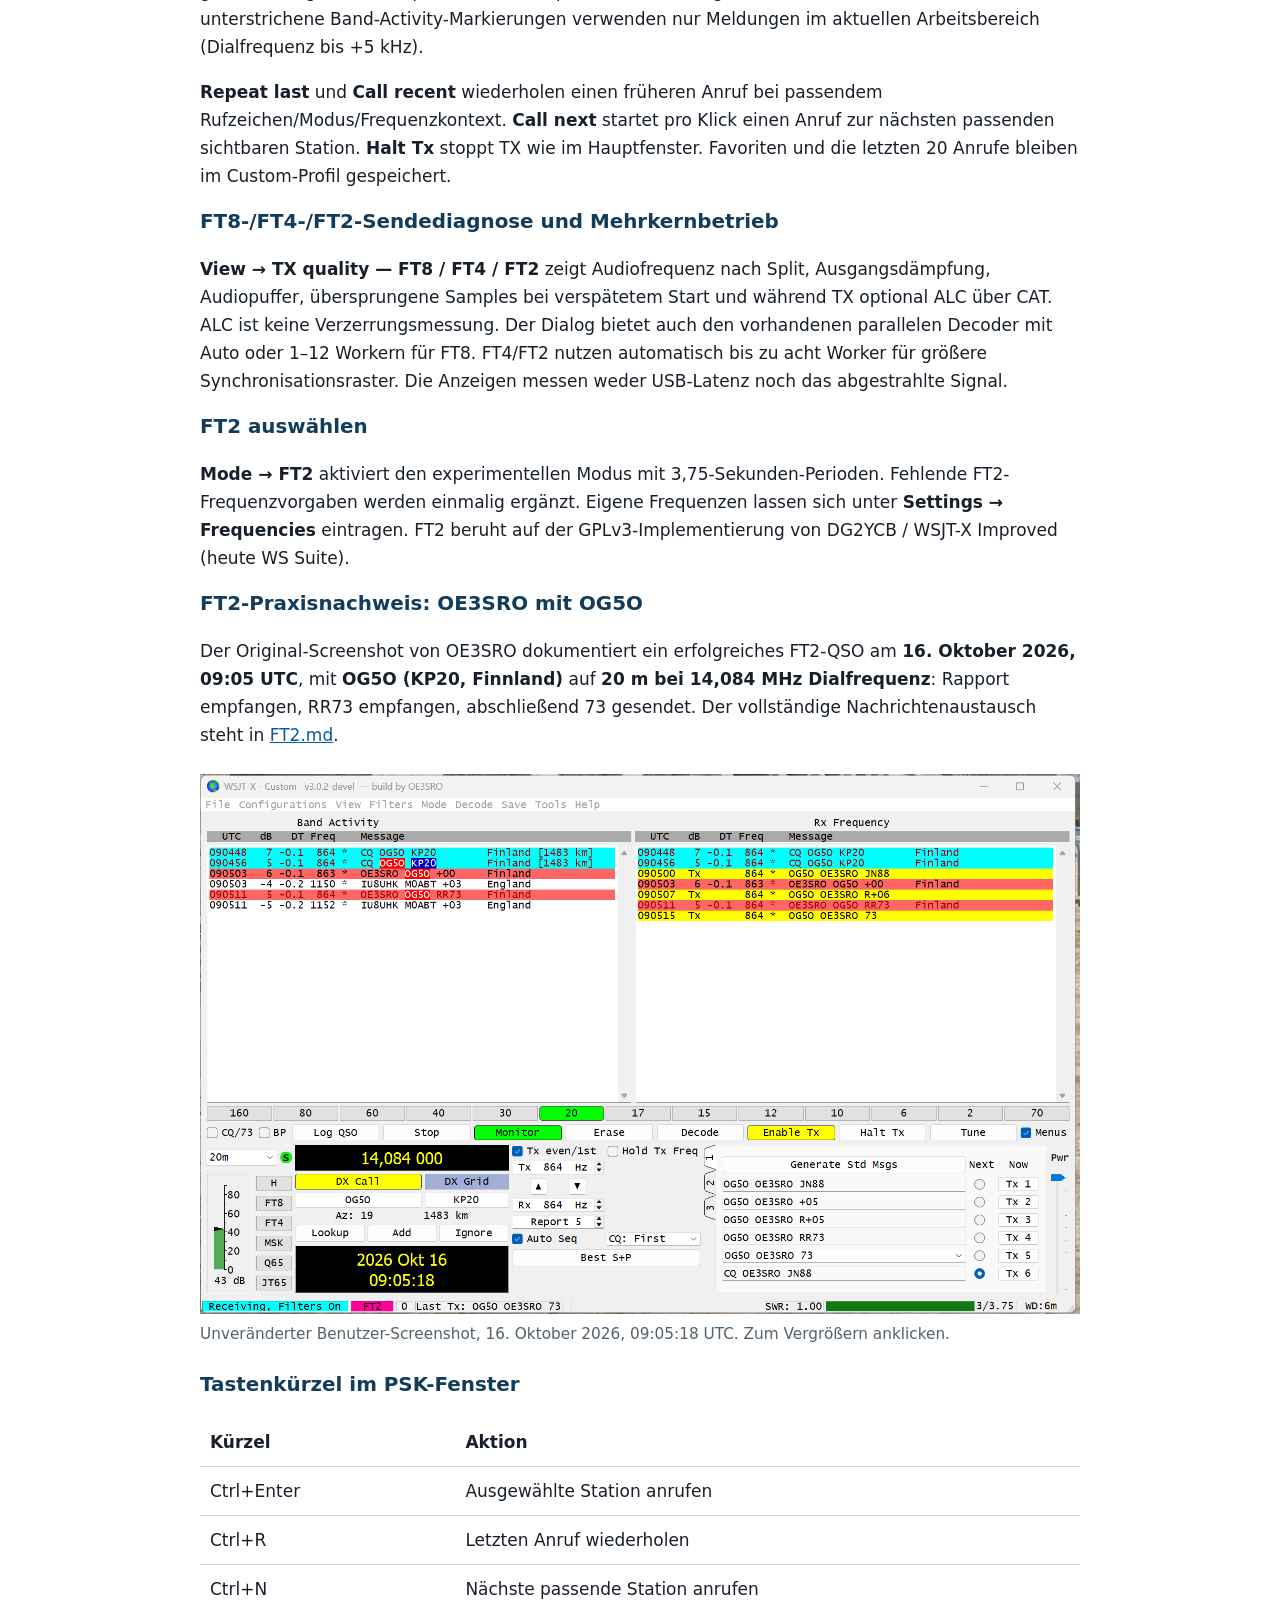
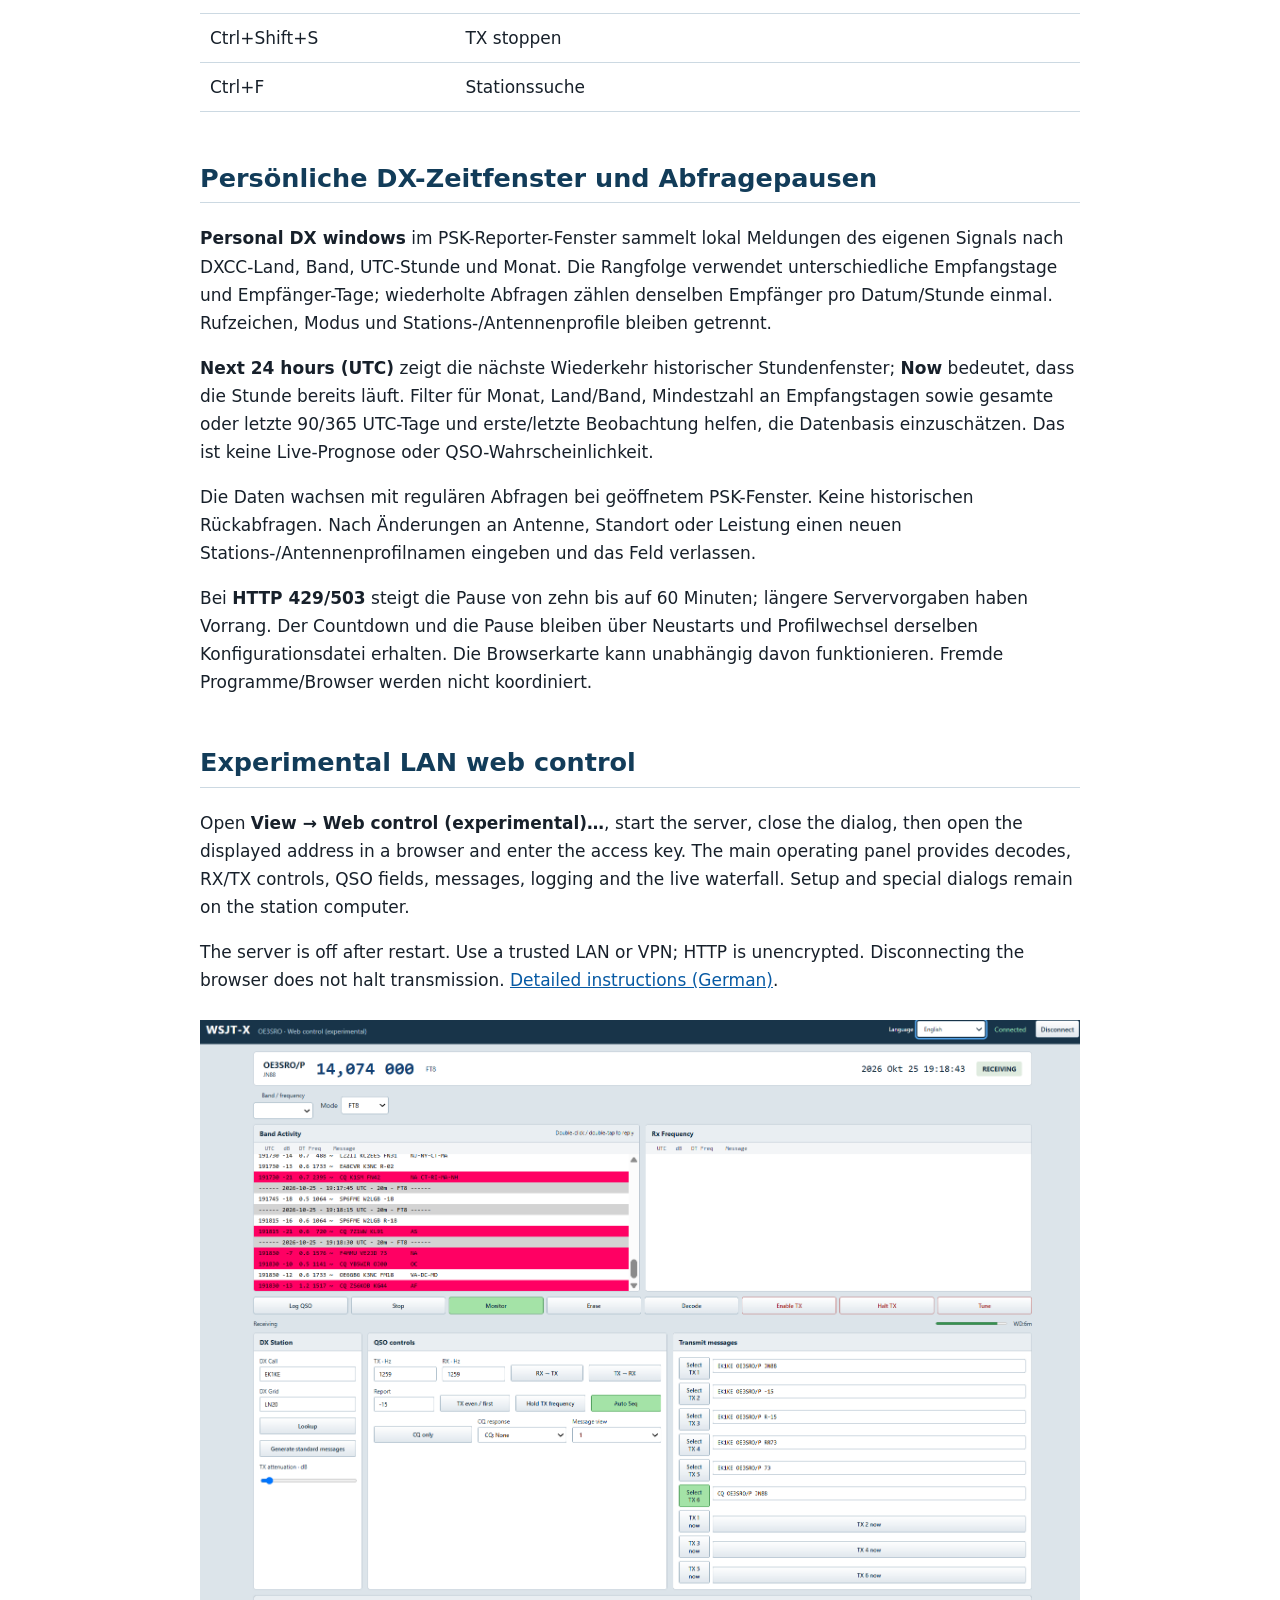
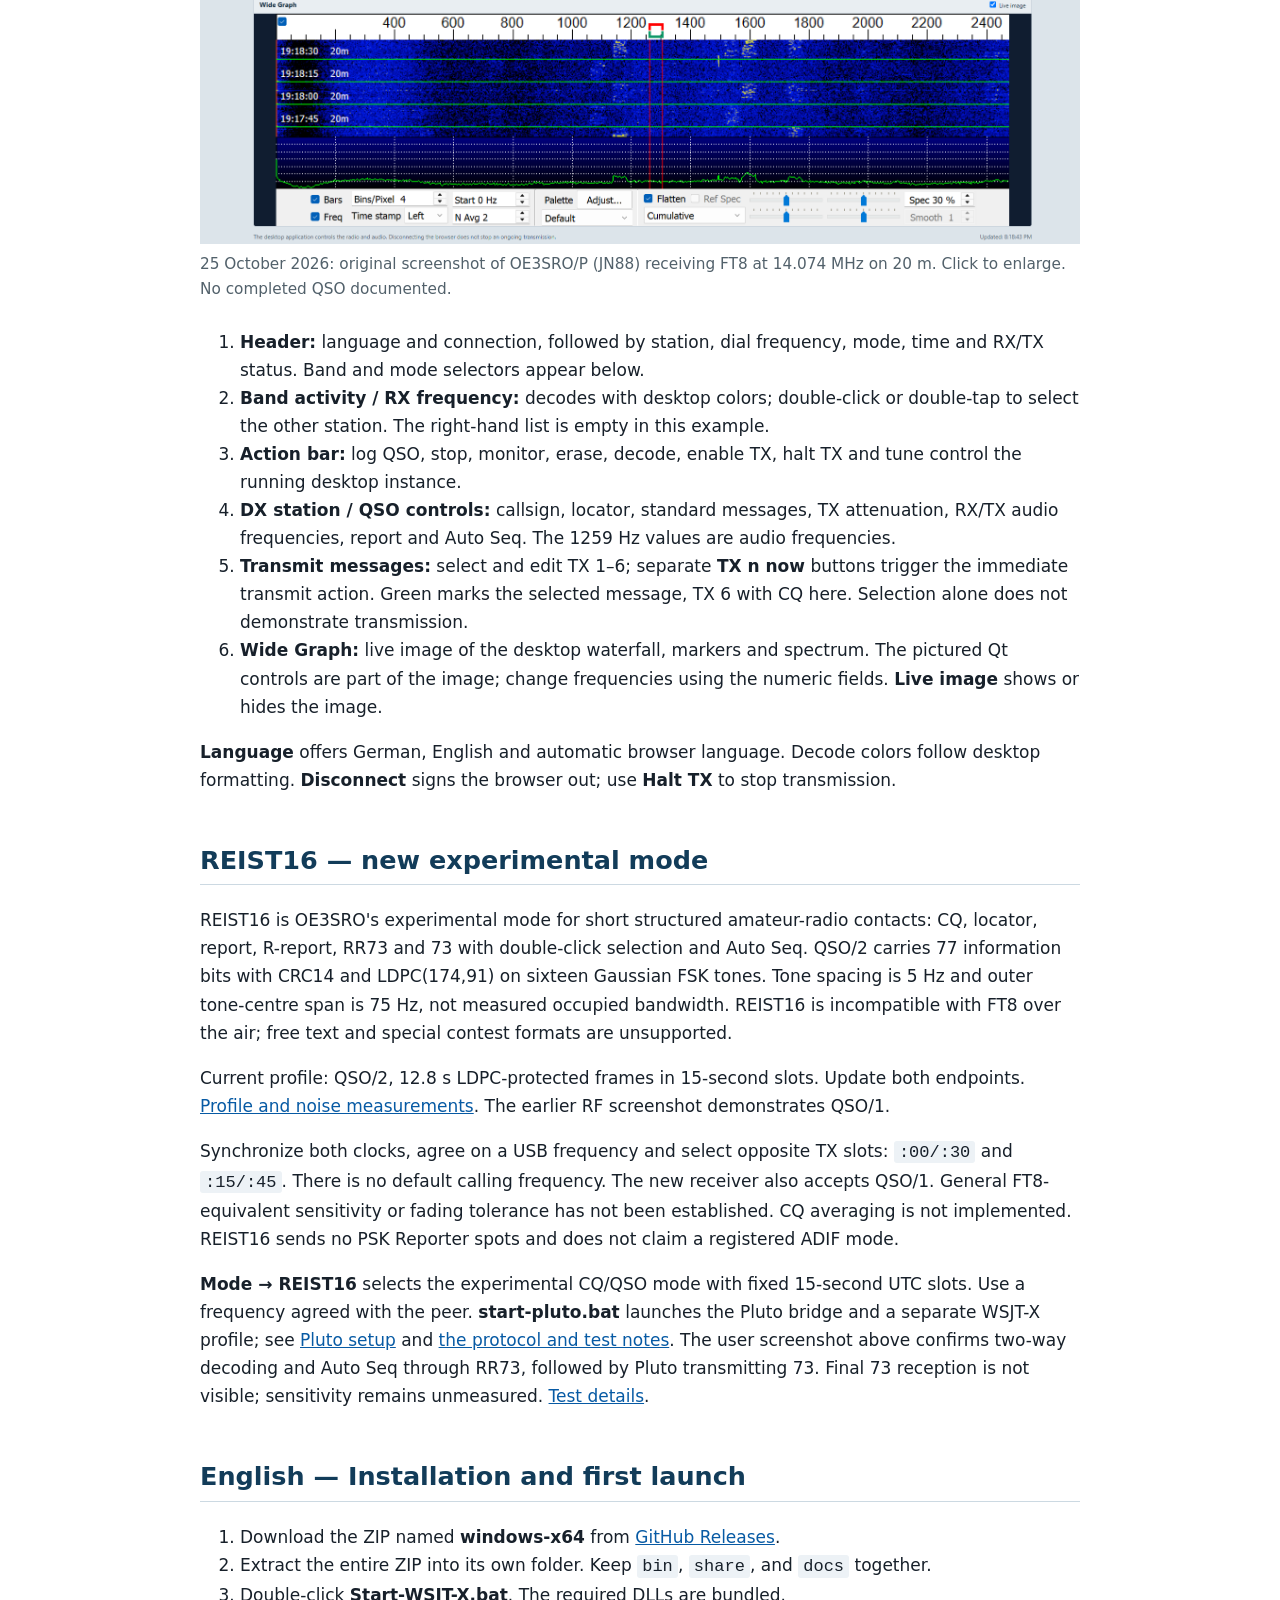
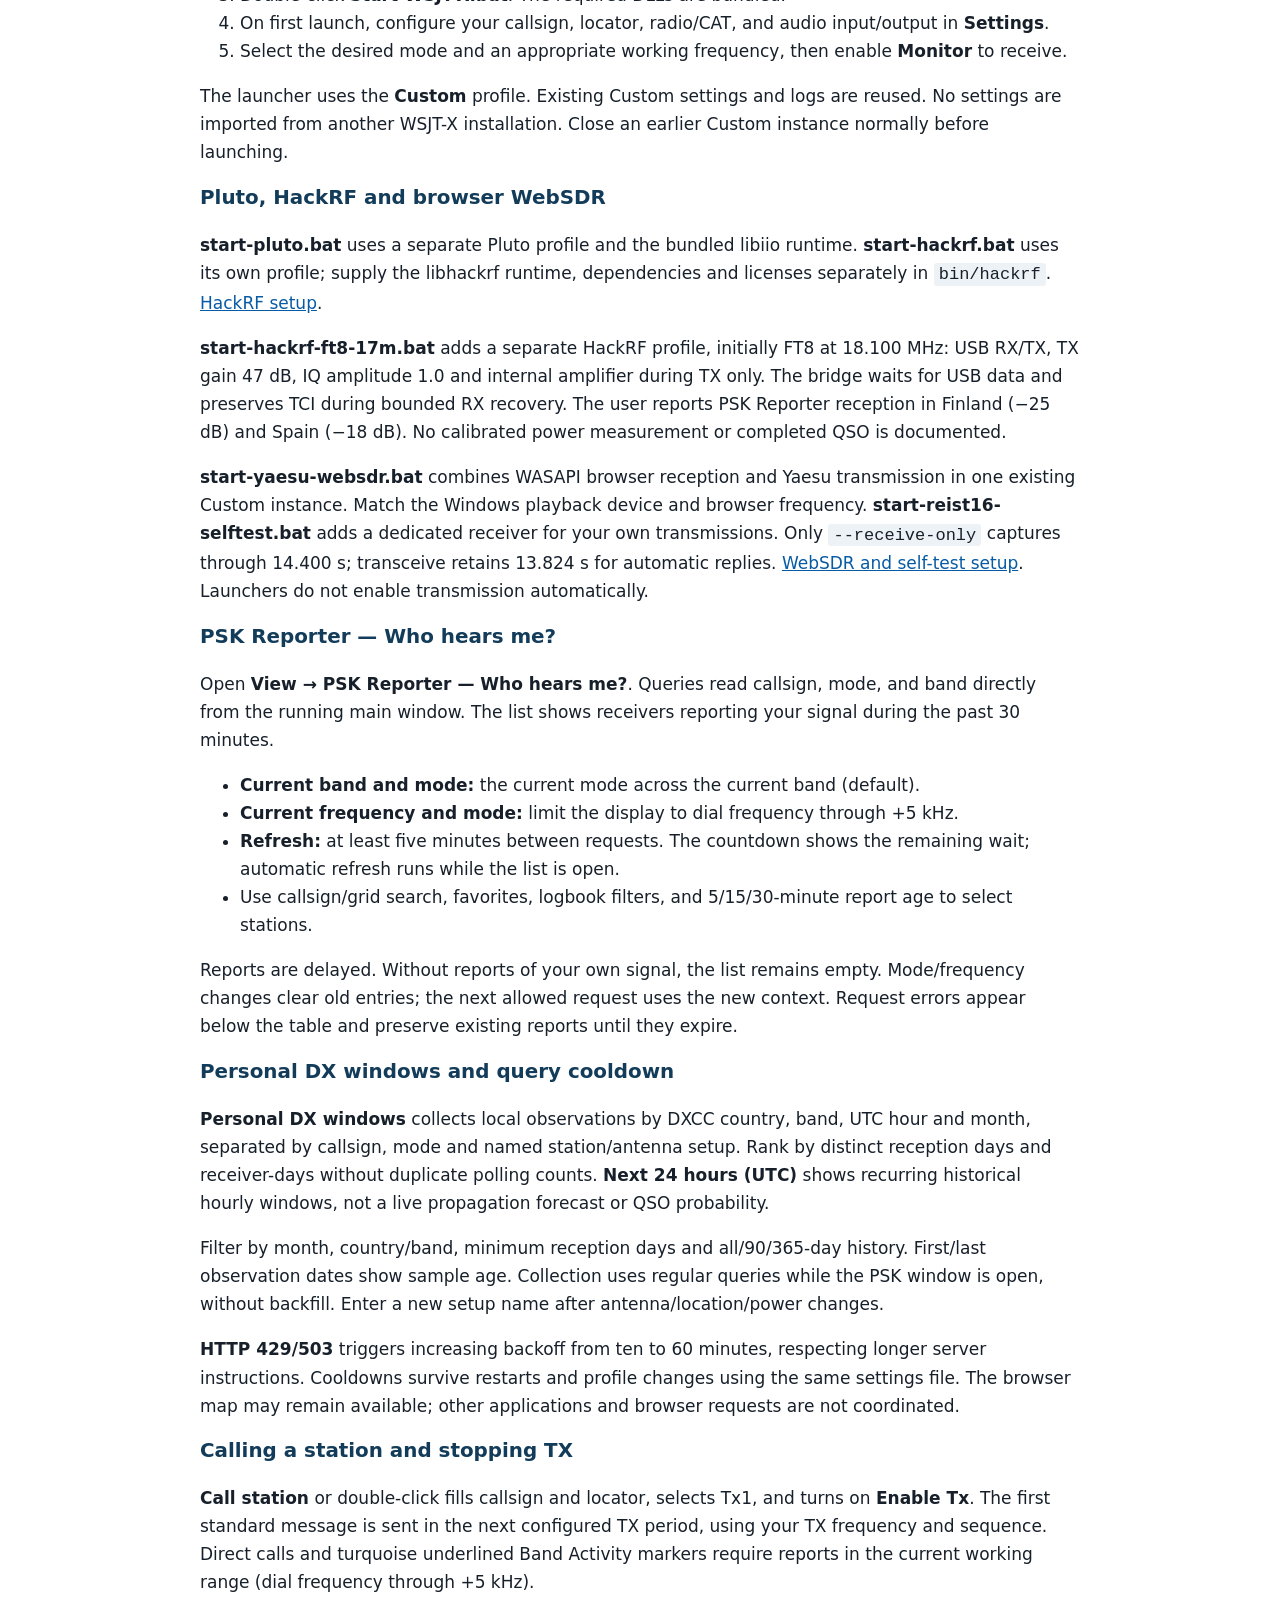
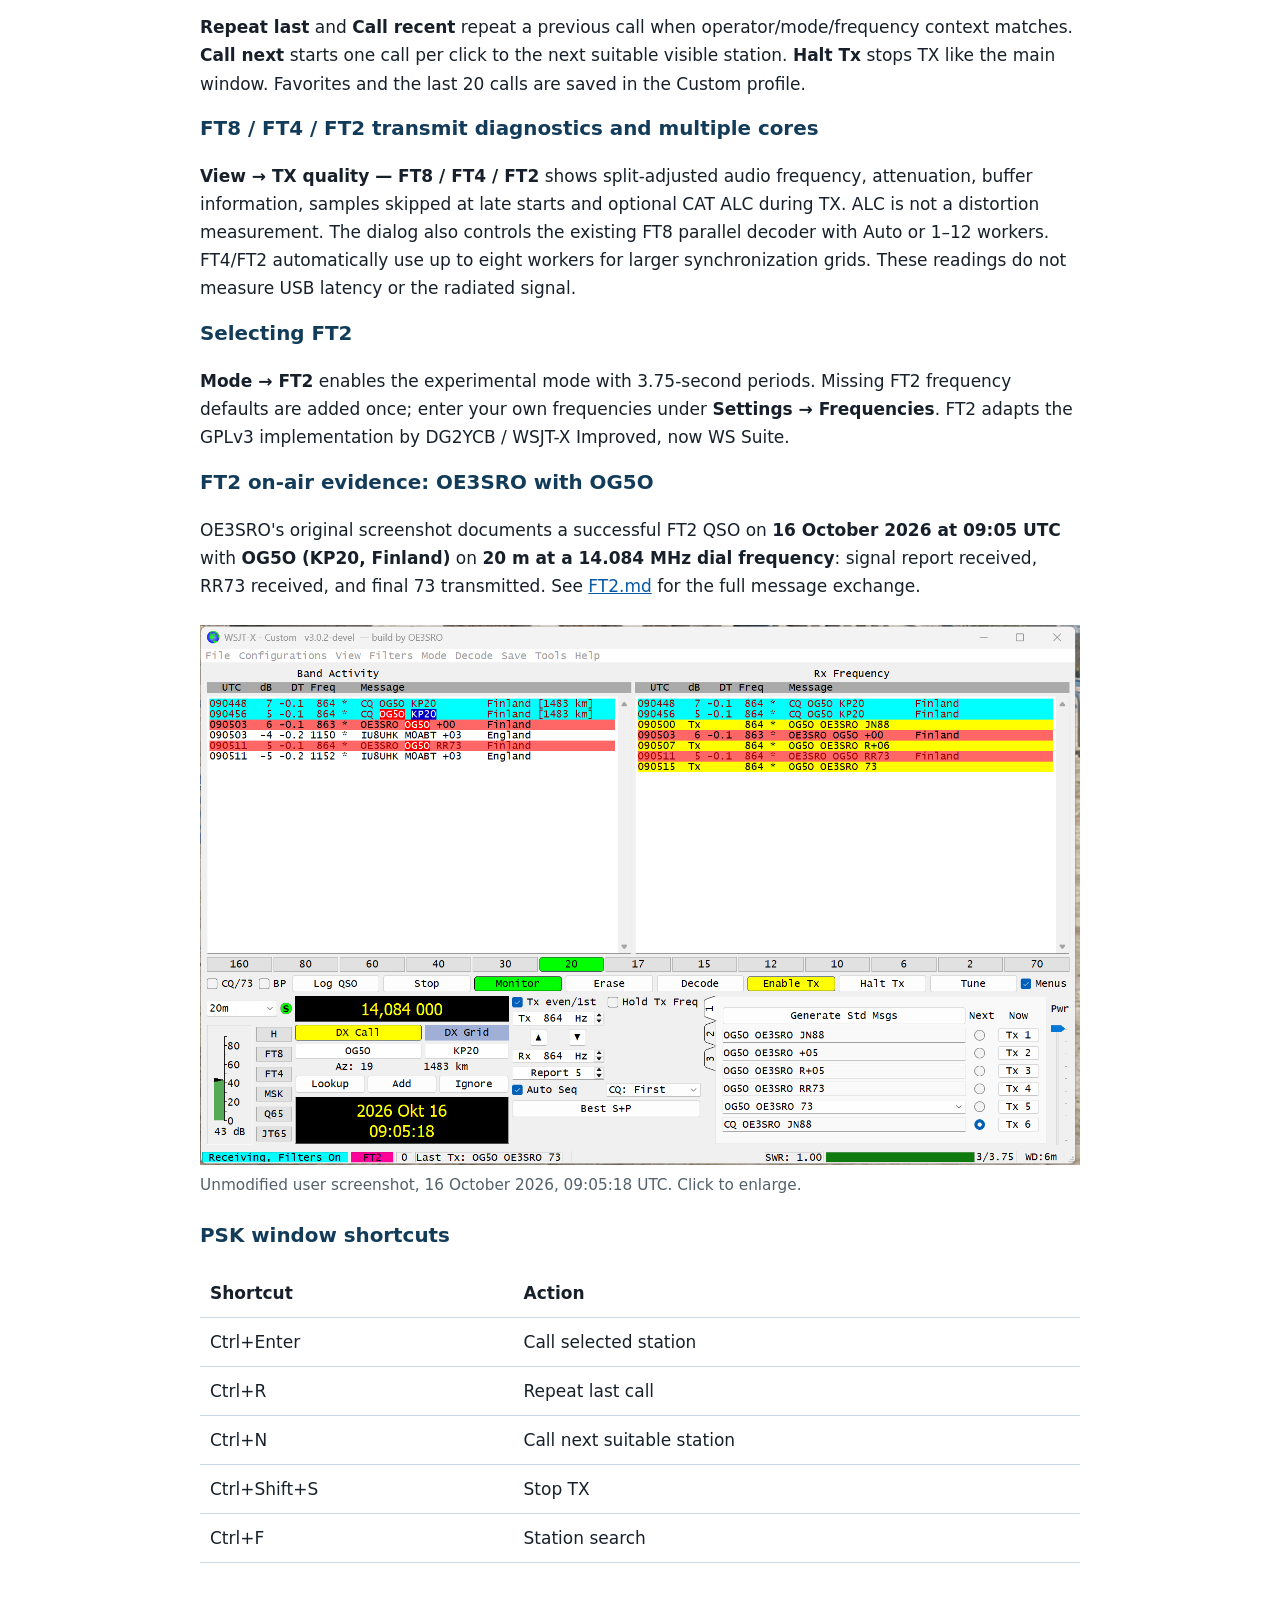
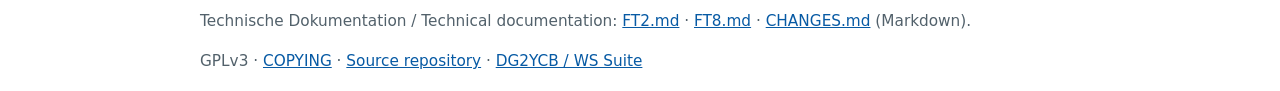
==== commit 6310f58b: "Improve LAN web control, document bilingual UI and repair WASAPI capture" ====
--- a/docs/WINDOWS-QUICKSTART.html
+++ b/docs/WINDOWS-QUICKSTART.html
@@ -30,6 +30,30 @@
       nur im vertrauenswürdigen LAN oder über VPN verwenden. Ein Browserabbruch
       stoppt TX nicht. Setup und Spezialdialoge bleiben am Stationsrechner.
       <a href="WEB-CONTROL.txt">Vollständige Start- und Bedienhinweise</a>.</p>
+    <figure>
+      <a href="images/web-control-ft8-2026-10-25.png"><img src="images/web-control-ft8-2026-10-25.png" width="1893" height="1767" alt="Deutsche WSJT-X-Weboberfläche mit FT8-Decodes, QSO-Steuerung und Wasserfall"></a>
+      <figcaption>25. Oktober 2026: Original-Screenshot von OE3SRO/P (JN88), FT8-Empfang auf
+        14,074 MHz im 20-m-Band. Zum Vergrößern anklicken. Kein abgeschlossener QSO dokumentiert.</figcaption>
+    </figure>
+    <ol>
+      <li><strong>Kopfbereich:</strong> Sprache und Verbindung, darunter Station, Dialfrequenz, Betriebsart,
+        Zeit und Empfangs-/Sendestatus. Band und Modus lassen sich darunter auswählen.</li>
+      <li><strong>Bandaktivität / RX-Frequenz:</strong> Decodes mit den Desktopfarben; Doppelklick oder
+        Doppeltippen wählt die Gegenstation. Im Beispiel ist die rechte Liste leer.</li>
+      <li><strong>Aktionsleiste:</strong> QSO protokollieren, Stopp, Monitor, Löschen, Dekodieren,
+        TX aktivieren, TX stoppen und Abstimmen bedienen die laufende Desktopinstanz.</li>
+      <li><strong>DX-Station / QSO-Steuerung:</strong> Rufzeichen, Locator, Standardtexte, TX-Abschwächung,
+        RX-/TX-Audiofrequenzen, Rapport und Auto Seq. Die 1259 Hz im Bild sind Audiofrequenzen.</li>
+      <li><strong>Sendetexte:</strong> TX 1–6 wählen und bearbeiten; die separaten Knöpfe
+        <strong>TX n sofort</strong> lösen die unmittelbare Sendeaktion aus. Grün markiert die Auswahl,
+        im Bild TX 6 mit CQ. Die Auswahl allein belegt keine Aussendung.</li>
+      <li><strong>Wide Graph:</strong> Livebild des Desktop-Wasserfalls mit Markern und Spektrum.
+        Die abgebildeten Qt-Regler sind Teil des Bildes; Frequenzen über die Zahlenfelder ändern.
+        <strong>Livebild</strong> blendet das Bild ein oder aus.</li>
+    </ol>
+    <p><strong>Sprache</strong> bietet Deutsch, Englisch und automatische Browsersprache.
+      Die farbigen Decodezeilen übernehmen die Desktopformatierung. <strong>Trennen</strong>
+      meldet den Browser ab; zum Beenden des Sendens <strong>TX stoppen</strong> verwenden.</p>
     <h2>REIST16 — neue experimentelle Betriebsart</h2>
     <p>REIST16 ist OE3SROs experimentelle Betriebsart für kurze strukturierte Amateurfunkgespräche:
       CQ, Locator, Rapport, R-Rapport, RR73 und 73 mit Doppelklick und Auto Seq.
@@ -159,6 +183,30 @@
     <p>The server is off after restart. Use a trusted LAN or VPN; HTTP is unencrypted.
       Disconnecting the browser does not halt transmission.
       <a href="WEB-CONTROL.txt">Detailed instructions (German)</a>.</p>
+    <figure>
+      <a href="images/web-control-ft8-en-2026-10-25.png"><img src="images/web-control-ft8-en-2026-10-25.png" width="1863" height="1746" alt="English WSJT-X web interface showing FT8 decodes, QSO controls and waterfall"></a>
+      <figcaption>25 October 2026: original screenshot of OE3SRO/P (JN88) receiving FT8 at
+        14.074 MHz on 20 m. Click to enlarge. No completed QSO documented.</figcaption>
+    </figure>
+    <ol>
+      <li><strong>Header:</strong> language and connection, followed by station, dial frequency, mode,
+        time and RX/TX status. Band and mode selectors appear below.</li>
+      <li><strong>Band activity / RX frequency:</strong> decodes with desktop colors; double-click or
+        double-tap to select the other station. The right-hand list is empty in this example.</li>
+      <li><strong>Action bar:</strong> log QSO, stop, monitor, erase, decode, enable TX, halt TX and tune
+        control the running desktop instance.</li>
+      <li><strong>DX station / QSO controls:</strong> callsign, locator, standard messages, TX attenuation,
+        RX/TX audio frequencies, report and Auto Seq. The 1259 Hz values are audio frequencies.</li>
+      <li><strong>Transmit messages:</strong> select and edit TX 1–6; separate <strong>TX n now</strong>
+        buttons trigger the immediate transmit action. Green marks the selected message,
+        TX 6 with CQ here. Selection alone does not demonstrate transmission.</li>
+      <li><strong>Wide Graph:</strong> live image of the desktop waterfall, markers and spectrum.
+        The pictured Qt controls are part of the image; change frequencies using the numeric fields.
+        <strong>Live image</strong> shows or hides the image.</li>
+    </ol>
+    <p><strong>Language</strong> offers German, English and automatic browser language.
+      Decode colors follow desktop formatting. <strong>Disconnect</strong> signs the browser out;
+      use <strong>Halt TX</strong> to stop transmission.</p>
     <h2>REIST16 — new experimental mode</h2>
     <p>REIST16 is OE3SRO's experimental mode for short structured amateur-radio contacts:
       CQ, locator, report, R-report, RR73 and 73 with double-click selection and Auto Seq.
